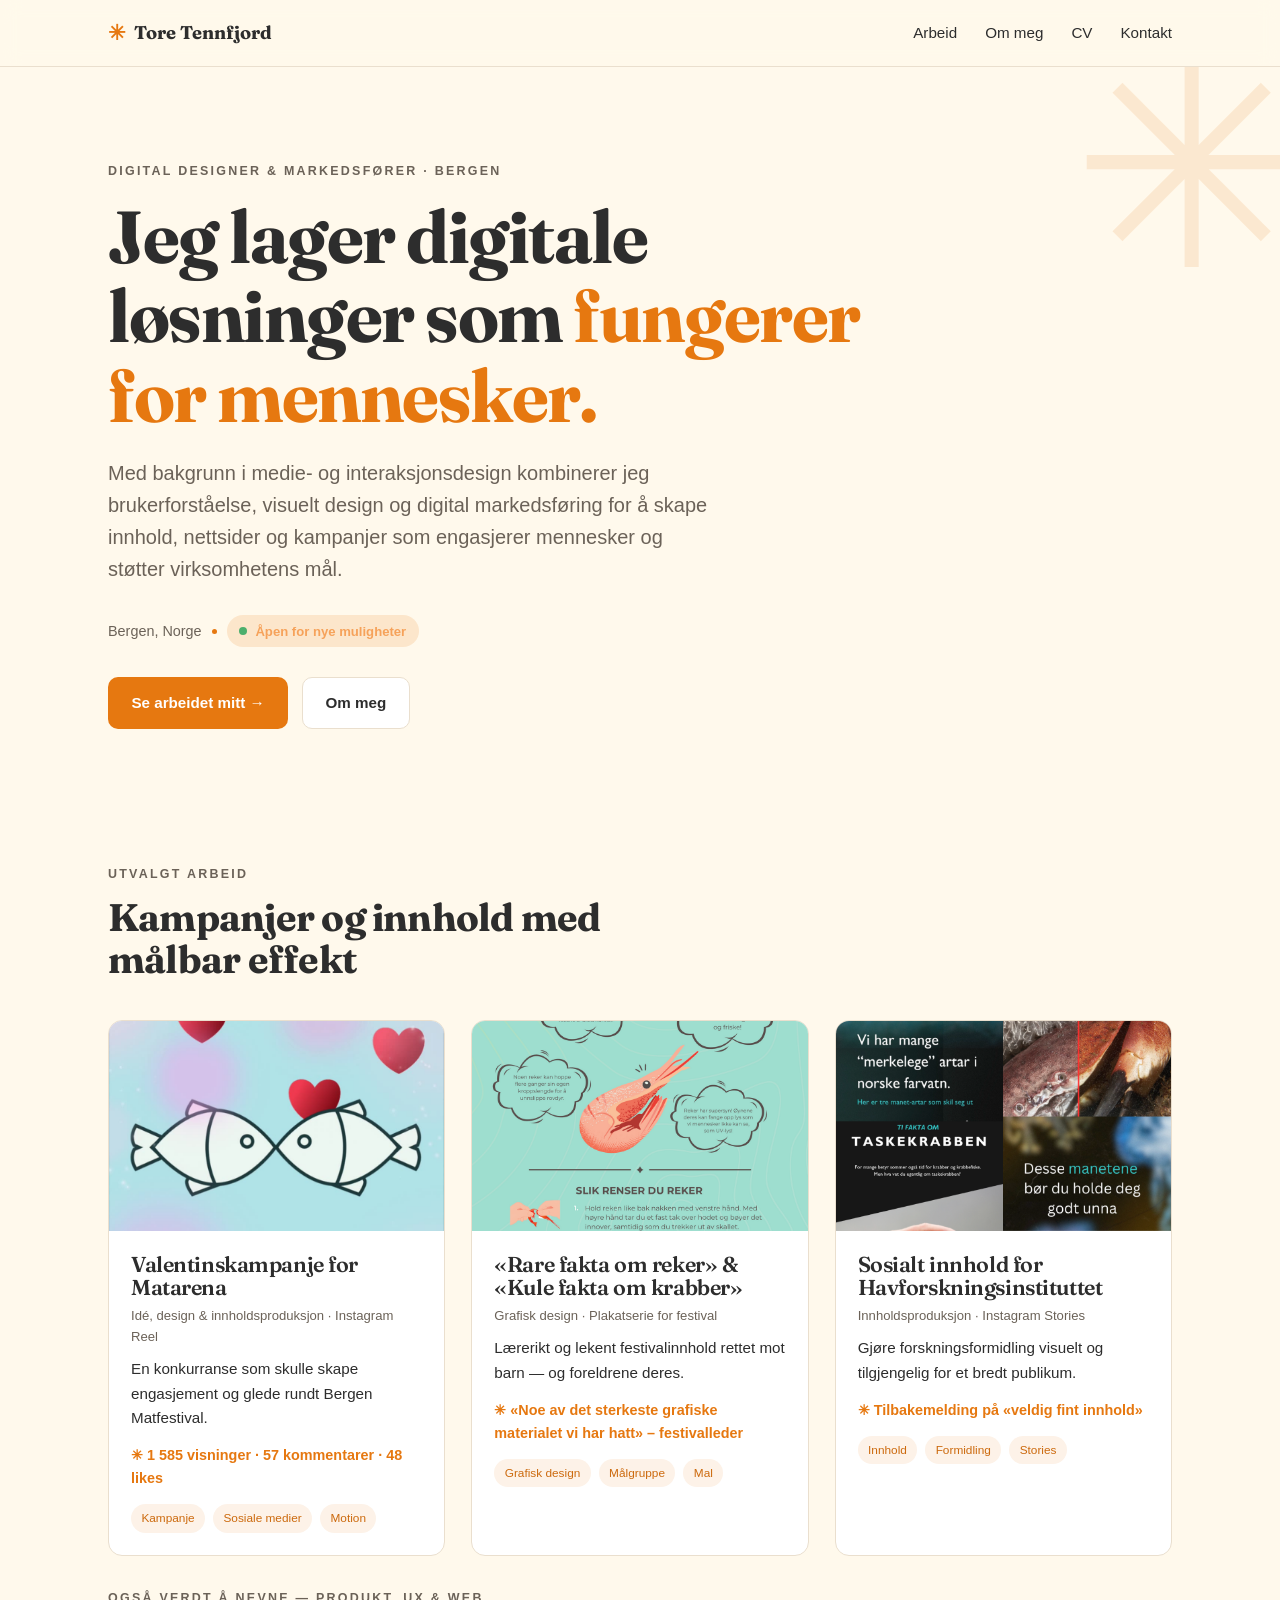
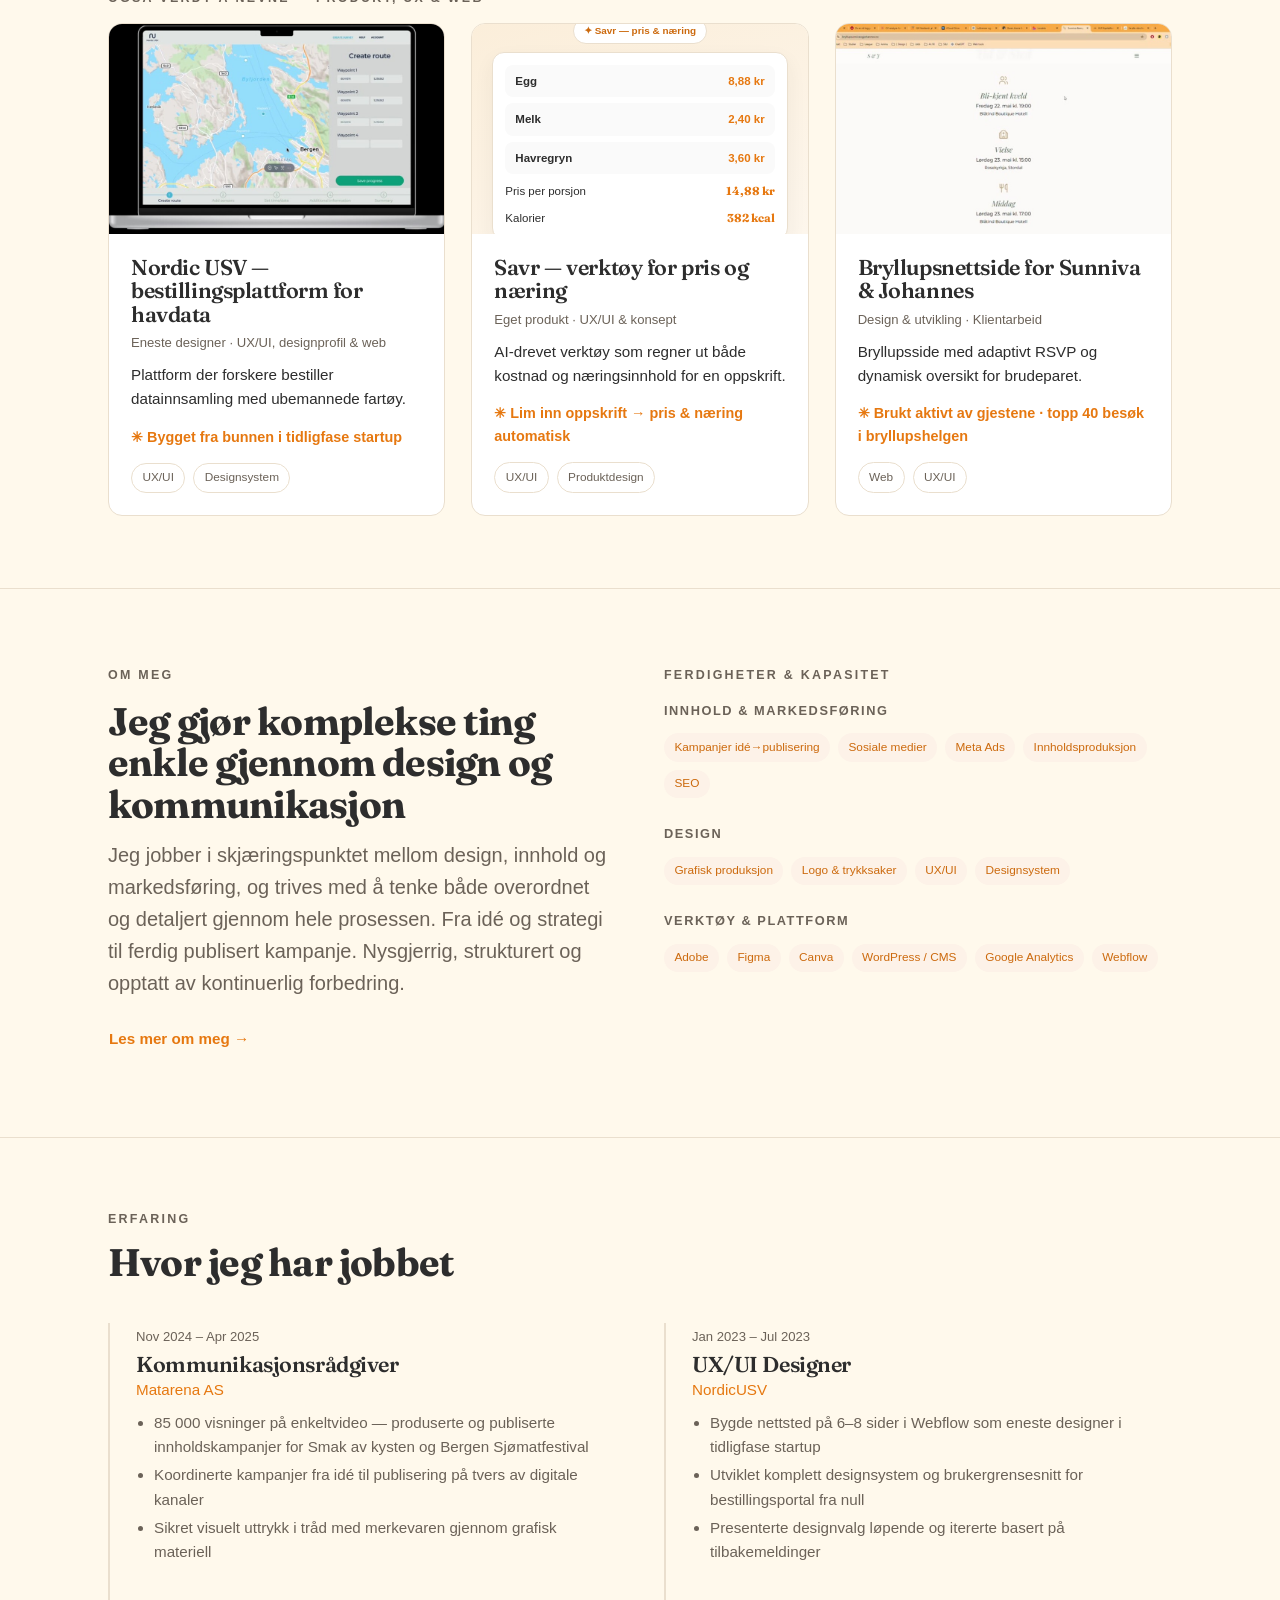
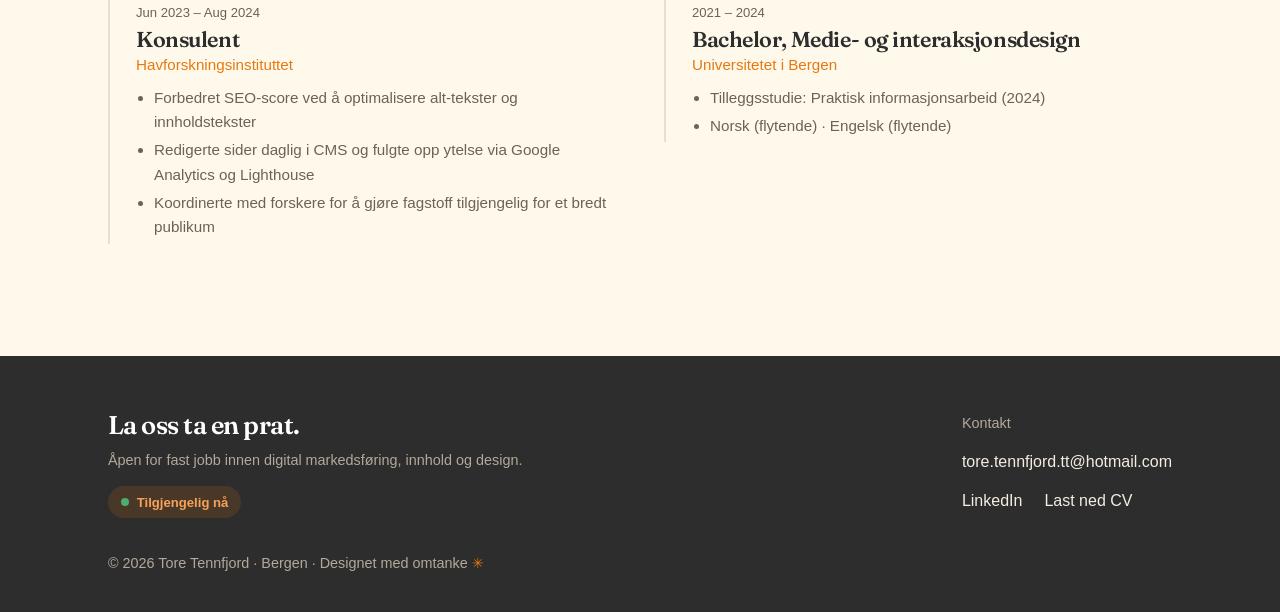
==== index.html @ 9569c037 "La til bryllupsnettside" ====
<!DOCTYPE html>
<html lang="no">
<head>
<meta charset="UTF-8">
<meta name="viewport" content="width=device-width, initial-scale=1.0">
<title>Tore Tennfjord — Digital Designer & Markedsfører</title>
<meta name="description" content="Tore Tennfjord — Digital Designer & Markedsfører i Bergen. Innhold, kampanjer og grafisk design som engasjerer.">
<link rel="stylesheet" href="styles.css">
</head>
<body>

<!-- NAV -->
<header class="nav">
  <div class="wrap">
    <a href="index.html" class="brand"><span class="mark">✳</span> Tore Tennfjord</a>
    <button class="nav-toggle" aria-label="Meny" onclick="document.getElementById('m').classList.toggle('open')">☰</button>
    <ul class="nav-links" id="m">
      <li><a href="arbeid.html">Arbeid</a></li>
      <li><a href="om.html">Om meg</a></li>
      <li><a href="assets/CV-Tore-Tennfjord.pdf" target="_blank">CV</a></li>
      <li><a href="kontakt.html">Kontakt</a></li>
    </ul>
  </div>
</header>

<!-- HERO -->
<section class="hero">
  <span class="float-mark">✳</span>
  <div class="wrap">
    <span class="eyebrow">Digital Designer & Markedsfører · Bergen</span>
    <h1 class="display mt-s">Jeg lager digitale løsninger som <span class="serif-accent">fungerer for mennesker.</span></h1>
    <p class="lead">Med bakgrunn i medie- og interaksjonsdesign kombinerer jeg brukerforståelse, visuelt design og digital markedsføring for å skape innhold, nettsider og kampanjer som engasjerer mennesker og støtter virksomhetens mål.</p>
    <div class="hero-meta">
      <span>Bergen, Norge</span><span class="dot"></span>
      <span class="badge-avail"><span class="pulse"></span> Åpen for nye muligheter</span>
    </div>
    <div class="hero-cta">
      <a href="arbeid.html" class="btn btn-primary">Se arbeidet mitt →</a>
      <a href="om.html" class="btn btn-secondary">Om meg</a>
    </div>
  </div>
</section>

<!-- SELECTED WORK -->
<section id="arbeid">
  <div class="wrap">
    <div class="section-head">
      <span class="eyebrow">Utvalgt arbeid</span>
      <h2>Kampanjer og innhold med målbar effekt</h2>
    </div>
    <div class="work-grid">

      <a href="prosjekt-valentine.html" class="card">
        <div class="card-media"><img src="assets/valentine-card.jpg" alt="Valentinskampanje for Bergen Sjømatfestival"></div>
        <div class="card-body">
          <h3>Valentinskampanje for Matarena</h3>
          <p class="card-role">Idé, design & innholdsproduksjon · Instagram Reel</p>
          <p class="card-prob">En konkurranse som skulle skape engasjement og glede rundt Bergen Matfestival.</p>
          <p class="card-result">✳ 1 585 visninger · 57 kommentarer · 48 likes</p>
          <div class="tags"><span class="tag">Kampanje</span><span class="tag">Sosiale medier</span><span class="tag">Motion</span></div>
        </div>
      </a>

      <a href="prosjekt-plakater.html" class="card">
        <div class="card-media"><img src="assets/reker.png" alt="Plakat: Rare fakta om reker"></div>
        <div class="card-body">
          <h3>«Rare fakta om reker» & «Kule fakta om krabber»</h3>
          <p class="card-role">Grafisk design · Plakatserie for festival</p>
          <p class="card-prob">Lærerikt og lekent festivalinnhold rettet mot barn — og foreldrene deres.</p>
          <p class="card-result">✳ «Noe av det sterkeste grafiske materialet vi har hatt» – festivalleder</p>
          <div class="tags"><span class="tag">Grafisk design</span><span class="tag">Målgruppe</span><span class="tag">Mal</span></div>
        </div>
      </a>

      <a href="prosjekt-havforskningsinstituttet.html" class="card">
        <div class="card-media"><img src="assets/hav-collage.jpg" alt="Instagram Stories for Havforskningsinstituttet"></div>
        <div class="card-body">
          <h3>Sosialt innhold for Havforskningsinstituttet</h3>
          <p class="card-role">Innholdsproduksjon · Instagram Stories</p>
          <p class="card-prob">Gjøre forskningsformidling visuelt og tilgjengelig for et bredt publikum.</p>
          <p class="card-result">✳ Tilbakemelding på «veldig fint innhold»</p>
          <div class="tags"><span class="tag">Innhold</span><span class="tag">Formidling</span><span class="tag">Stories</span></div>
        </div>
      </a>

    </div>

    <div class="mt-m">
      <span class="eyebrow">Også verdt å nevne — produkt, UX & web</span>
      <div class="work-grid mt-s">
        <a href="prosjekt-nordicusv.html" class="card">
          <div class="card-media"><img src="assets/nordicusv-card.jpg" alt="Nordic USV bestillingsplattform"></div>
          <div class="card-body">
            <h3>Nordic USV — bestillingsplattform for havdata</h3>
            <p class="card-role">Eneste designer · UX/UI, designprofil & web</p>
            <p class="card-prob">Plattform der forskere bestiller datainnsamling med ubemannede fartøy.</p>
            <p class="card-result">✳ Bygget fra bunnen i tidligfase startup</p>
            <div class="tags"><span class="tag-plain tag">UX/UI</span><span class="tag-plain tag">Designsystem</span></div>
          </div>
        </a>
        <a href="prosjekt-savr.html" class="card">
          <div class="card-media">
            <div class="savr-mini">
              <span class="chip">✦ Savr — pris & næring</span>
              <div class="panel">
                <div class="row"><b>Egg</b><span class="price">8,88 kr</span></div>
                <div class="row"><b>Melk</b><span class="price">2,40 kr</span></div>
                <div class="row"><b>Havregryn</b><span class="price">3,60 kr</span></div>
                <div class="tot"><span>Pris per porsjon</span><span class="v">14,88 kr</span></div>
                <div class="tot"><span>Kalorier</span><span class="v">382 kcal</span></div>
              </div>
            </div>
          </div>
          <div class="card-body">
            <h3>Savr — verktøy for pris og næring</h3>
            <p class="card-role">Eget produkt · UX/UI & konsept</p>
            <p class="card-prob">AI-drevet verktøy som regner ut både kostnad og næringsinnhold for en oppskrift.</p>
            <p class="card-result">✳ Lim inn oppskrift → pris & næring automatisk</p>
            <div class="tags"><span class="tag-plain tag">UX/UI</span><span class="tag-plain tag">Produktdesign</span></div>
          </div>
        </a>
        <a href="prosjekt-bryllup.html" class="card">
          <div class="card-media"><img src="assets/bryllup-card.jpg" alt="Bryllupsnettside for Sunniva & Johannes"></div>
          <div class="card-body">
            <h3>Bryllupsnettside for Sunniva & Johannes</h3>
            <p class="card-role">Design & utvikling · Klientarbeid</p>
            <p class="card-prob">Bryllupsside med adaptivt RSVP og dynamisk oversikt for brudeparet.</p>
            <p class="card-result">✳ Brukt aktivt av gjestene · topp 40 besøk i bryllupshelgen</p>
            <div class="tags"><span class="tag-plain tag">Web</span><span class="tag-plain tag">UX/UI</span></div>
          </div>
        </a>
      </div>
    </div>
  </div>
</section>

<hr class="divider">

<!-- ABOUT PREVIEW -->
<section id="om">
  <div class="wrap two-col">
    <div>
      <span class="eyebrow">Om meg</span>
      <h2 class="mt-s">Jeg gjør komplekse ting enkle gjennom design og kommunikasjon</h2>
      <p class="lead mt-s">Jeg jobber i skjæringspunktet mellom design, innhold og markedsføring, og trives med å tenke både overordnet og detaljert gjennom hele prosessen. Fra idé og strategi til ferdig publisert kampanje. Nysgjerrig, strukturert og opptatt av kontinuerlig forbedring.</p>
      <a href="om.html" class="btn btn-ghost mt-s">Les mer om meg →</a>
    </div>
    <div>
      <span class="eyebrow">Ferdigheter & kapasitet</span>
      <div class="mt-s">
        <div class="skill-group">
          <h4>Innhold & markedsføring</h4>
          <div class="tags"><span class="tag">Kampanjer idé→publisering</span><span class="tag">Sosiale medier</span><span class="tag">Meta Ads</span><span class="tag">Innholdsproduksjon</span><span class="tag">SEO</span></div>
        </div>
        <div class="skill-group">
          <h4>Design</h4>
          <div class="tags"><span class="tag">Grafisk produksjon</span><span class="tag">Logo & trykksaker</span><span class="tag">UX/UI</span><span class="tag">Designsystem</span></div>
        </div>
        <div class="skill-group">
          <h4>Verktøy & plattform</h4>
          <div class="tags"><span class="tag">Adobe</span><span class="tag">Figma</span><span class="tag">Canva</span><span class="tag">WordPress / CMS</span><span class="tag">Google Analytics</span><span class="tag">Webflow</span></div>
        </div>
      </div>
    </div>
  </div>
</section>

<hr class="divider">

<!-- EXPERIENCE -->
<section id="erfaring">
  <div class="wrap">
    <div class="section-head"><span class="eyebrow">Erfaring</span><h2>Hvor jeg har jobbet</h2></div>
    <div class="two-col">
      <div class="timeline">
        <div class="exp">
          <span class="when">Nov 2024 – Apr 2025</span>
          <h3>Kommunikasjonsrådgiver</h3>
          <div class="where">Matarena AS</div>
          <ul>
            <li>85 000 visninger på enkeltvideo — produserte og publiserte innholdskampanjer for Smak av kysten og Bergen Sjømatfestival</li>
            <li>Koordinerte kampanjer fra idé til publisering på tvers av digitale kanaler</li>
            <li>Sikret visuelt uttrykk i tråd med merkevaren gjennom grafisk materiell</li>
          </ul>
        </div>
        <div class="exp">
          <span class="when">Jun 2023 – Aug 2024</span>
          <h3>Konsulent</h3>
          <div class="where">Havforskningsinstituttet</div>
          <ul>
            <li>Forbedret SEO-score ved å optimalisere alt-tekster og innholdstekster</li>
            <li>Redigerte sider daglig i CMS og fulgte opp ytelse via Google Analytics og Lighthouse</li>
            <li>Koordinerte med forskere for å gjøre fagstoff tilgjengelig for et bredt publikum</li>
          </ul>
        </div>
      </div>
      <div class="timeline">
        <div class="exp">
          <span class="when">Jan 2023 – Jul 2023</span>
          <h3>UX/UI Designer</h3>
          <div class="where">NordicUSV</div>
          <ul>
            <li>Bygde nettsted på 6–8 sider i Webflow som eneste designer i tidligfase startup</li>
            <li>Utviklet komplett designsystem og brukergrensesnitt for bestillingsportal fra null</li>
            <li>Presenterte designvalg løpende og itererte basert på tilbakemeldinger</li>
          </ul>
        </div>
        <div class="exp">
          <span class="when">2021 – 2024</span>
          <h3>Bachelor, Medie- og interaksjonsdesign</h3>
          <div class="where">Universitetet i Bergen</div>
          <ul>
            <li>Tilleggsstudie: Praktisk informasjonsarbeid (2024)</li>
            <li>Norsk (flytende) · Engelsk (flytende)</li>
          </ul>
        </div>
      </div>
    </div>
  </div>
</section>

<!-- FOOTER -->
<footer class="footer" id="kontakt">
  <div class="wrap">
    <div class="footer-grid">
      <div>
        <h3>La oss ta en prat.</h3>
        <p class="muted">Åpen for fast jobb innen digital markedsføring, innhold og design.</p>
        <p class="mt-s"><span class="badge-avail"><span class="pulse"></span> Tilgjengelig nå</span></p>
      </div>
      <div>
        <p class="muted">Kontakt</p>
        <p class="mt-s"><a href="mailto:tore.tennfjord.tt@hotmail.com">tore.tennfjord.tt@hotmail.com</a></p>
        <p class="mt-s footer-links">
          <a href="https://www.linkedin.com/in/tore-tennfjord" target="_blank">LinkedIn</a>
          <a href="assets/CV-Tore-Tennfjord.pdf" target="_blank">Last ned CV</a>
        </p>
      </div>
    </div>
    <p class="muted">© 2026 Tore Tennfjord · Bergen · Designet med omtanke <span class="asterisk">✳</span></p>
  </div>
</footer>

</body>
</html>
---- styles.css ----
/* ===========================================================
   Tore Tennfjord — Portefølje
   Design system: Fraunces (display/overskrifter) + Garet (brødtekst/UI)
   Warm Scandinavian palette
   =========================================================== */

@import url('https://fonts.googleapis.com/css2?family=Fraunces:ital,opsz,wght@0,9..144,300..900;1,9..144,300..900&display=swap');

:root{
  --primary:#E67810;
  --hover:#CC6A0E;
  --subtle:#FDF2E8;
  --bg:#FFF9EC;
  --surface:#FFFFFF;
  --surface-elevated:#FAFAFA;
  --text:#2D2D2D;
  --muted:#6b6258;
  --line:#eadfce;
  --green:#3f7d4f;
  --red:#c0492f;

  --serif:'Fraunces',Georgia,serif;
  --sans:'Garet','Poppins','Helvetica Neue',Arial,sans-serif;

  --maxw:1120px;
  --radius:14px;
}

*{box-sizing:border-box;margin:0;padding:0}
html{scroll-behavior:smooth}
body{
  font-family:var(--sans);
  background:var(--bg);
  color:var(--text);
  line-height:1.6;
  font-size:16px;
  -webkit-font-smoothing:antialiased;
}
img{max-width:100%;display:block}
a{color:inherit}

.wrap{max-width:var(--maxw);margin:0 auto;padding:0 28px}

/* ---------- Typography ---------- */
h1,h2,h3,.display{font-family:var(--serif);font-weight:700;line-height:1.08;letter-spacing:-.02em;color:var(--text)}
.display{font-size:clamp(2.6rem,6vw,4.6rem)}
h1{font-size:clamp(2.2rem,5vw,3.4rem)}
h2{font-size:clamp(1.7rem,3.5vw,2.4rem)}
h3{font-size:1.35rem;font-weight:600}
.lead{font-size:clamp(1.05rem,2vw,1.25rem);color:var(--muted);max-width:54ch}
.eyebrow{font-family:var(--sans);font-size:.78rem;letter-spacing:.18em;text-transform:uppercase;color:var(--muted);font-weight:600}
.serif-accent{color:var(--primary)}

/* ---------- Nav ---------- */
.nav{position:sticky;top:0;z-index:50;background:rgba(255,249,236,.85);backdrop-filter:blur(10px);border-bottom:1px solid var(--line)}
.nav .wrap{display:flex;align-items:center;justify-content:space-between;height:66px}
.brand{font-family:var(--serif);font-weight:700;font-size:1.15rem;text-decoration:none;display:flex;align-items:center;gap:.5rem}
.brand .mark{color:var(--primary);font-size:1.3rem}
.nav-links{display:flex;gap:28px;align-items:center;list-style:none}
.nav-links a{text-decoration:none;font-size:.95rem;color:var(--text);font-weight:500;transition:color .15s}
.nav-links a:hover,.nav-links a.active{color:var(--primary)}
.nav-toggle{display:none;background:none;border:0;font-size:1.5rem;cursor:pointer;color:var(--text)}

/* ---------- Buttons ---------- */
.btn{display:inline-flex;align-items:center;gap:.5rem;font-family:var(--sans);font-weight:600;font-size:.95rem;padding:.8rem 1.4rem;border-radius:10px;text-decoration:none;cursor:pointer;border:1.5px solid transparent;transition:all .15s}
.btn-primary{background:var(--primary);color:#fff}
.btn-primary:hover{background:var(--hover)}
.btn-secondary{background:var(--surface);color:var(--text);border-color:var(--line)}
.btn-secondary:hover{border-color:var(--primary);color:var(--primary)}
.btn-ghost{color:var(--primary);padding-left:0}
.btn-ghost:hover{color:var(--hover)}

/* ---------- Sections ---------- */
section{padding:72px 0}
.section-head{margin-bottom:40px;max-width:60ch}
.section-head .eyebrow{display:block;margin-bottom:12px}

/* ---------- Hero ---------- */
.hero{padding:90px 0 64px;position:relative;overflow:hidden}
.hero .display{max-width:16ch;margin-bottom:22px}
.hero .lead{margin-bottom:30px}
.hero-meta{font-size:.9rem;color:var(--muted);margin-bottom:30px;display:flex;gap:10px;flex-wrap:wrap;align-items:center}
.dot{width:5px;height:5px;border-radius:50%;background:var(--primary);display:inline-block}
.hero-cta{display:flex;gap:14px;flex-wrap:wrap}
.asterisk{color:var(--primary);font-family:var(--serif);display:inline-block}
.float-mark{position:absolute;color:var(--primary);opacity:.12;font-size:18rem;line-height:1;right:-2rem;top:-3rem;pointer-events:none;font-family:var(--serif)}

/* ---------- Work cards ---------- */
.work-grid{display:grid;grid-template-columns:repeat(auto-fill,minmax(330px,1fr));gap:26px}
.card{background:var(--surface);border:1px solid var(--line);border-radius:var(--radius);overflow:hidden;text-decoration:none;color:inherit;display:flex;flex-direction:column;transition:transform .18s,box-shadow .18s}
.card:hover{transform:translateY(-4px);box-shadow:0 14px 30px rgba(45,45,45,.08)}
.card-media{aspect-ratio:16/10;background:var(--subtle);display:flex;align-items:center;justify-content:center;overflow:hidden;position:relative}
.card-media img{width:100%;height:100%;object-fit:cover}
.card-body{padding:22px}
.card-body h3{margin-bottom:6px}
.card-role{font-size:.82rem;color:var(--muted);margin-bottom:10px}
.card-prob{font-size:.95rem;color:var(--text);margin-bottom:14px}
.card-result{font-size:.9rem;font-weight:600;color:var(--primary);margin-bottom:14px;display:flex;align-items:center;gap:6px}
.tags{display:flex;flex-wrap:wrap;gap:8px}
.tag{font-size:.74rem;padding:.3rem .65rem;border-radius:50px;background:var(--subtle);color:var(--hover);font-weight:500}
.tag-plain{background:transparent;border:1px solid var(--line);color:var(--muted)}

/* ---------- Stats row ---------- */
.stats{display:grid;grid-template-columns:repeat(auto-fit,minmax(150px,1fr));gap:24px;margin:30px 0}
.stat{background:var(--surface);border:1px solid var(--line);border-radius:var(--radius);padding:24px}
.stat .num{font-family:var(--serif);font-size:2.2rem;font-weight:700;color:var(--primary);line-height:1}
.stat .lbl{font-size:.85rem;color:var(--muted);margin-top:8px}

/* ---------- About / two-col ---------- */
.two-col{display:grid;grid-template-columns:1fr 1fr;gap:48px;align-items:start}
.skill-group{margin-bottom:26px}
.skill-group h4{font-size:.8rem;letter-spacing:.12em;text-transform:uppercase;color:var(--muted);margin-bottom:12px;font-weight:600}

/* ---------- Experience ---------- */
.timeline{border-left:2px solid var(--line);padding-left:26px;display:flex;flex-direction:column;gap:30px}
.exp .when{font-size:.82rem;color:var(--muted)}
.exp h3{margin:4px 0 2px}
.exp .where{font-size:.95rem;color:var(--primary);font-weight:500;margin-bottom:8px}
.exp ul{margin:0;padding-left:18px;color:var(--muted);font-size:.95rem}
.exp li{margin-bottom:4px}

/* ---------- Case study ---------- */
.case-hero{padding:80px 0 40px}
.case-hero .eyebrow{margin-bottom:14px;display:block}
.case-meta{display:flex;flex-wrap:wrap;gap:28px;margin-top:30px;padding-top:26px;border-top:1px solid var(--line)}
.case-meta div span{display:block}
.case-meta .k{font-size:.74rem;letter-spacing:.1em;text-transform:uppercase;color:var(--muted);margin-bottom:4px}
.case-meta .v{font-weight:600;font-size:.95rem}
.case-body{max-width:760px;margin:0 auto}
.case-section{padding:34px 0;border-bottom:1px solid var(--line)}
.case-section:last-child{border-bottom:0}
.case-section h2{margin-bottom:14px;font-size:1.6rem}
.case-section p{margin-bottom:14px;color:#403a33}
.case-section ul{padding-left:20px;margin-bottom:14px;color:#403a33}
.case-section li{margin-bottom:6px}
.pull{font-family:var(--serif);font-size:1.5rem;line-height:1.3;color:var(--text);border-left:3px solid var(--primary);padding:6px 0 6px 22px;margin:24px 0;font-style:italic}
.figure{margin:24px 0;background:var(--surface);border:1px solid var(--line);border-radius:var(--radius);padding:16px}
.figure img{border-radius:8px;margin:0 auto}
.figure figcaption{font-size:.85rem;color:var(--muted);text-align:center;margin-top:12px}
.embed-wrap{display:flex;justify-content:center;margin:24px 0}

/* Savr mini mockup (used in card media) */
.savr-mini{width:100%;height:100%;background:linear-gradient(160deg,#fbeeda,#fdf6ec);padding:20px;display:flex;flex-direction:column;justify-content:center;gap:8px}
.savr-mini .chip{align-self:center;font-size:.62rem;font-weight:600;color:var(--hover);background:#fff;border:1px solid var(--line);padding:.25rem .6rem;border-radius:50px}
.savr-mini .panel{background:#fff;border:1px solid var(--line);border-radius:12px;padding:12px;box-shadow:0 8px 20px rgba(45,45,45,.06)}
.savr-mini .row{display:flex;justify-content:space-between;align-items:center;background:var(--surface-elevated);border-radius:8px;padding:7px 10px;margin-bottom:6px;font-size:.72rem}
.savr-mini .row:last-child{margin-bottom:0}
.savr-mini .row b{font-weight:600}
.savr-mini .row .price{color:var(--primary);font-weight:700}
.savr-mini .tot{display:flex;justify-content:space-between;margin-top:8px;font-size:.72rem}
.savr-mini .tot .v{font-family:var(--serif);font-weight:700;color:var(--primary)}

/* Savr full app recreation (project page) */
.savr-app{background:linear-gradient(180deg,#fffaf2,#fdf4e8);border:1px solid var(--line);border-radius:16px;padding:26px;margin:24px 0}
.savr-app .top{text-align:center;margin-bottom:22px}
.savr-app .pill{font-size:.72rem;font-weight:700;color:var(--hover);background:#fff;border:1px solid var(--line);padding:.3rem .8rem;border-radius:50px}
.savr-app h3.sx{font-family:var(--serif);font-size:1.5rem;margin:14px 0 4px;font-weight:700}
.savr-app h3.sx span{color:var(--primary)}
.savr-app .sub{color:var(--muted);font-size:.9rem;max-width:42ch;margin:0 auto}
.savr-cols{display:grid;grid-template-columns:1fr 1fr;gap:18px}
.savr-card2{background:#fff;border:1px solid var(--line);border-radius:14px;padding:18px}
.savr-card2 .lbl{font-size:.72rem;letter-spacing:.06em;text-transform:uppercase;color:var(--muted);font-weight:700;margin-bottom:4px}
.savr-card2 h4{font-size:1.05rem;margin-bottom:12px;display:flex;align-items:center;gap:7px}
.ing{display:flex;justify-content:space-between;align-items:center;padding:8px 0;border-bottom:1px solid var(--line);font-size:.85rem}
.ing:last-child{border-bottom:0}
.ing small{display:block;color:var(--muted);font-size:.72rem}
.ing .p{color:var(--primary);font-weight:700}
.savr-hl{background:var(--subtle);border-radius:10px;padding:12px;margin-top:6px}
.savr-hl .big{font-family:var(--serif);font-size:1.5rem;font-weight:700;color:var(--primary)}
.savr-save{color:var(--green);font-weight:600;font-size:.85rem;margin-top:8px}
.macro-bar{display:flex;height:9px;border-radius:50px;overflow:hidden;margin:4px 0 10px}
.macro-bar i{display:block}
.macro-leg{display:flex;gap:14px;font-size:.75rem;color:var(--muted);flex-wrap:wrap}
.macro-leg b{color:var(--text)}
.nrow{display:flex;justify-content:space-between;padding:7px 0;border-bottom:1px solid var(--line);font-size:.85rem}
.nrow:last-child{border-bottom:0}
.nrow .v{font-weight:700}
@media(max-width:680px){.savr-cols{grid-template-columns:1fr}}

/* story video grid */
.story-grid{display:grid;grid-template-columns:repeat(auto-fill,minmax(180px,1fr));gap:18px;margin-top:8px}
.story{margin:0;background:var(--surface);border:1px solid var(--line);border-radius:var(--radius);overflow:hidden}
.story video{width:100%;aspect-ratio:9/16;object-fit:cover;display:block;background:#111;cursor:pointer}
.story figcaption{font-size:.85rem;color:var(--muted);padding:10px 12px}

/* in-page section nav */
.case-toc{position:sticky;top:80px;font-size:.85rem;display:flex;flex-direction:column;gap:8px}
.case-toc a{text-decoration:none;color:var(--muted);padding:3px 0;border-left:2px solid transparent;padding-left:12px}
.case-toc a:hover{color:var(--primary)}
.case-layout{display:grid;grid-template-columns:200px 1fr;gap:48px;align-items:start}

.prevnext{display:flex;justify-content:space-between;gap:20px;padding:40px 0;flex-wrap:wrap}

/* ---------- Footer ---------- */
.footer{background:var(--text);color:#f3ede2;padding:56px 0 36px;margin-top:40px}
.footer a{color:#f3ede2;text-decoration:none}
.footer a:hover{color:var(--primary)}
.footer-grid{display:flex;justify-content:space-between;gap:30px;flex-wrap:wrap;margin-bottom:34px}
.footer h3{color:#fff;font-size:1.6rem;margin-bottom:10px}
.footer .muted{color:#b3a99a;font-size:.9rem}
.footer-links{display:flex;gap:22px;flex-wrap:wrap}
.badge-avail{display:inline-flex;align-items:center;gap:8px;background:rgba(230,120,16,.15);color:#f6a25a;padding:.35rem .8rem;border-radius:50px;font-size:.82rem;font-weight:600}
.badge-avail .pulse{width:8px;height:8px;border-radius:50%;background:#4caf6d}

/* ---------- Misc ---------- */
.divider{height:1px;background:var(--line);border:0;margin:0}
.center{text-align:center}
.mt-s{margin-top:14px}.mt-m{margin-top:28px}.mb-m{margin-bottom:28px}

/* ---------- Responsive ---------- */
@media(max-width:820px){
  .two-col{grid-template-columns:1fr;gap:32px}
  .case-layout{grid-template-columns:1fr}
  .case-toc{display:none}
  .nav-links{position:absolute;top:66px;left:0;right:0;background:var(--bg);flex-direction:column;gap:0;border-bottom:1px solid var(--line);display:none}
  .nav-links.open{display:flex}
  .nav-links li{width:100%;border-top:1px solid var(--line)}
  .nav-links a{display:block;padding:14px 28px}
  .nav-toggle{display:block}
  section{padding:54px 0}
}
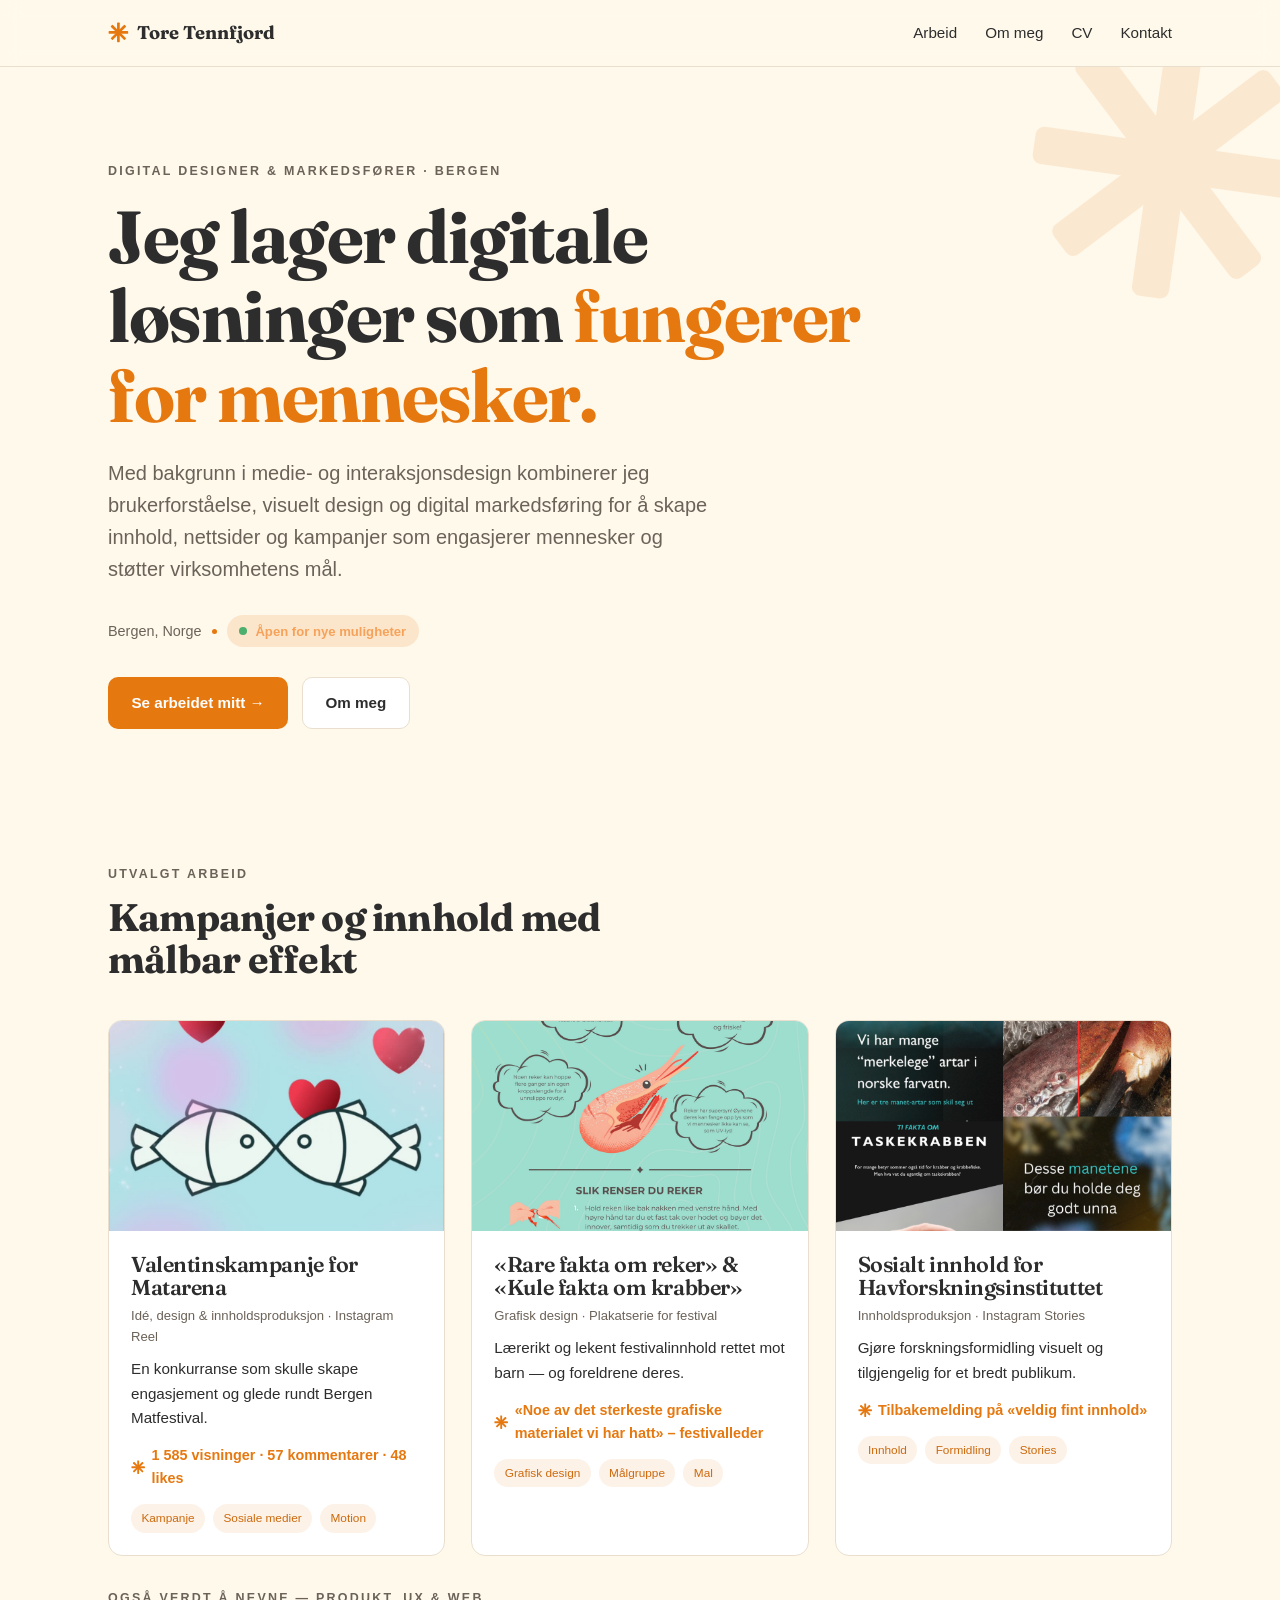
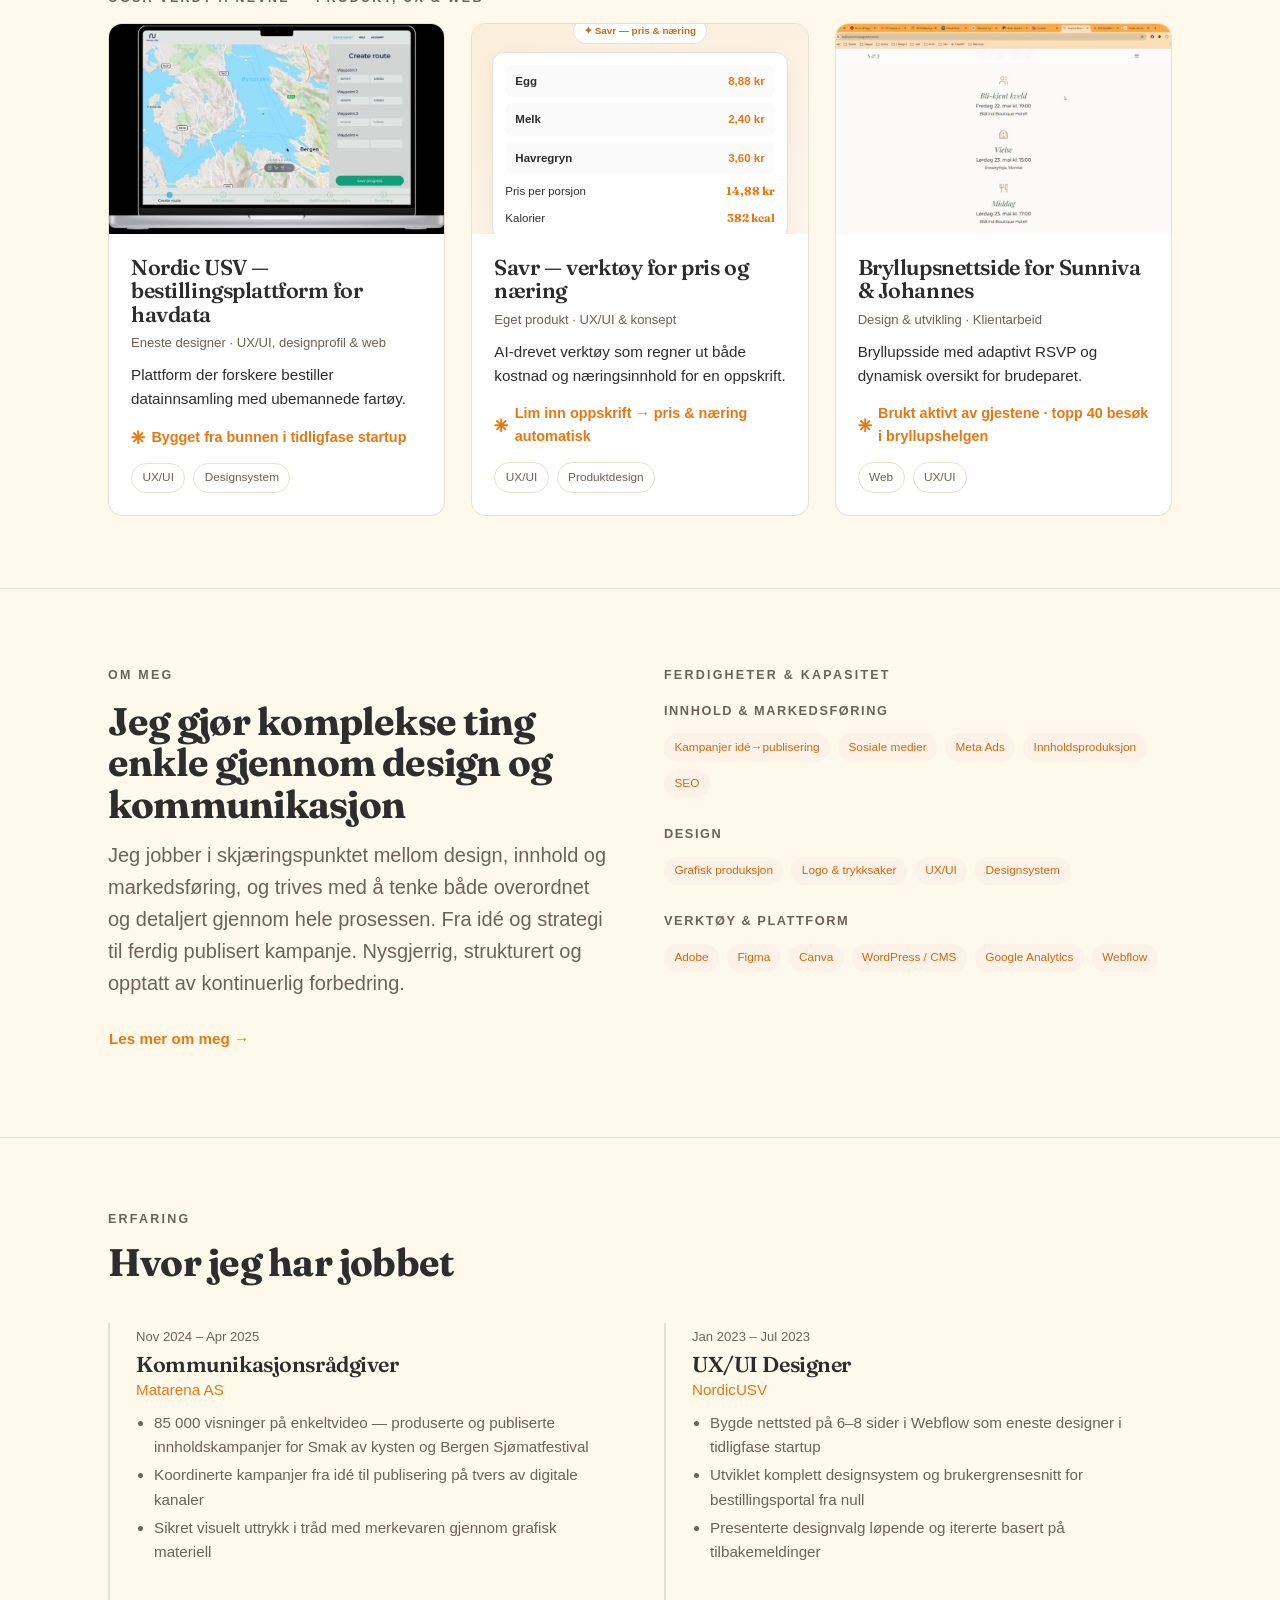
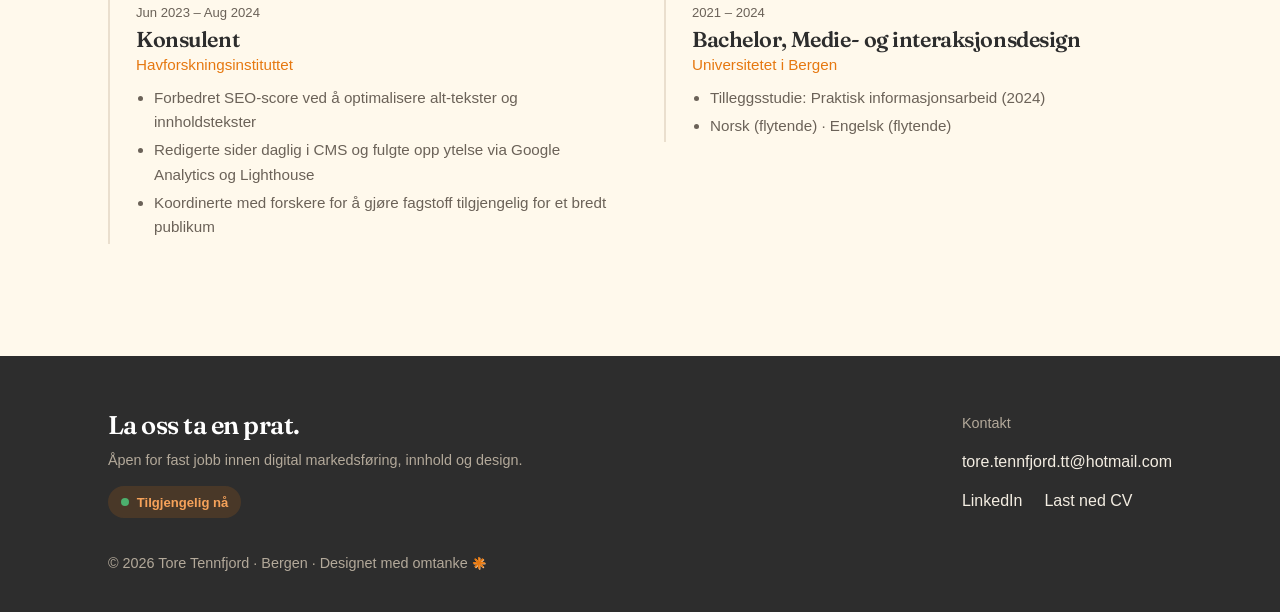
==== commit f321a4fc: "Endret stjerne-ikonet" ====
--- a/index.html
+++ b/index.html
@@ -12,7 +12,7 @@
 <!-- NAV -->
 <header class="nav">
   <div class="wrap">
-    <a href="index.html" class="brand"><span class="mark">✳</span> Tore Tennfjord</a>
+    <a href="index.html" class="brand"><span class="mark"><svg class="ast" viewBox="-50 -50 100 100" aria-hidden="true"><g fill="currentColor"><rect x="-6.5" y="-47" width="13" height="94" rx="3"/><rect x="-6.5" y="-47" width="13" height="94" rx="3" transform="rotate(45)"/><rect x="-6.5" y="-47" width="13" height="94" rx="3" transform="rotate(90)"/><rect x="-6.5" y="-47" width="13" height="94" rx="3" transform="rotate(135)"/></g></svg></span> Tore Tennfjord</a>
     <button class="nav-toggle" aria-label="Meny" onclick="document.getElementById('m').classList.toggle('open')">☰</button>
     <ul class="nav-links" id="m">
       <li><a href="arbeid.html">Arbeid</a></li>
@@ -25,7 +25,7 @@
 
 <!-- HERO -->
 <section class="hero">
-  <span class="float-mark">✳</span>
+  <span class="float-mark" style="transform:rotate(8deg)"><svg class="ast" viewBox="-50 -50 100 100" aria-hidden="true"><g fill="currentColor"><rect x="-6.5" y="-47" width="13" height="94" rx="3"/><rect x="-6.5" y="-47" width="13" height="94" rx="3" transform="rotate(45)"/><rect x="-6.5" y="-47" width="13" height="94" rx="3" transform="rotate(90)"/><rect x="-6.5" y="-47" width="13" height="94" rx="3" transform="rotate(135)"/></g></svg></span>
   <div class="wrap">
     <span class="eyebrow">Digital Designer & Markedsfører · Bergen</span>
     <h1 class="display mt-s">Jeg lager digitale løsninger som <span class="serif-accent">fungerer for mennesker.</span></h1>
@@ -56,7 +56,7 @@
           <h3>Valentinskampanje for Matarena</h3>
           <p class="card-role">Idé, design & innholdsproduksjon · Instagram Reel</p>
           <p class="card-prob">En konkurranse som skulle skape engasjement og glede rundt Bergen Matfestival.</p>
-          <p class="card-result">✳ 1 585 visninger · 57 kommentarer · 48 likes</p>
+          <p class="card-result"><svg class="ast" viewBox="-50 -50 100 100" aria-hidden="true"><g fill="currentColor"><rect x="-6.5" y="-47" width="13" height="94" rx="3"/><rect x="-6.5" y="-47" width="13" height="94" rx="3" transform="rotate(45)"/><rect x="-6.5" y="-47" width="13" height="94" rx="3" transform="rotate(90)"/><rect x="-6.5" y="-47" width="13" height="94" rx="3" transform="rotate(135)"/></g></svg> 1 585 visninger · 57 kommentarer · 48 likes</p>
           <div class="tags"><span class="tag">Kampanje</span><span class="tag">Sosiale medier</span><span class="tag">Motion</span></div>
         </div>
       </a>
@@ -67,7 +67,7 @@
           <h3>«Rare fakta om reker» & «Kule fakta om krabber»</h3>
           <p class="card-role">Grafisk design · Plakatserie for festival</p>
           <p class="card-prob">Lærerikt og lekent festivalinnhold rettet mot barn — og foreldrene deres.</p>
-          <p class="card-result">✳ «Noe av det sterkeste grafiske materialet vi har hatt» – festivalleder</p>
+          <p class="card-result"><svg class="ast" viewBox="-50 -50 100 100" aria-hidden="true"><g fill="currentColor"><rect x="-6.5" y="-47" width="13" height="94" rx="3"/><rect x="-6.5" y="-47" width="13" height="94" rx="3" transform="rotate(45)"/><rect x="-6.5" y="-47" width="13" height="94" rx="3" transform="rotate(90)"/><rect x="-6.5" y="-47" width="13" height="94" rx="3" transform="rotate(135)"/></g></svg> «Noe av det sterkeste grafiske materialet vi har hatt» – festivalleder</p>
           <div class="tags"><span class="tag">Grafisk design</span><span class="tag">Målgruppe</span><span class="tag">Mal</span></div>
         </div>
       </a>
@@ -78,7 +78,7 @@
           <h3>Sosialt innhold for Havforskningsinstituttet</h3>
           <p class="card-role">Innholdsproduksjon · Instagram Stories</p>
           <p class="card-prob">Gjøre forskningsformidling visuelt og tilgjengelig for et bredt publikum.</p>
-          <p class="card-result">✳ Tilbakemelding på «veldig fint innhold»</p>
+          <p class="card-result"><svg class="ast" viewBox="-50 -50 100 100" aria-hidden="true"><g fill="currentColor"><rect x="-6.5" y="-47" width="13" height="94" rx="3"/><rect x="-6.5" y="-47" width="13" height="94" rx="3" transform="rotate(45)"/><rect x="-6.5" y="-47" width="13" height="94" rx="3" transform="rotate(90)"/><rect x="-6.5" y="-47" width="13" height="94" rx="3" transform="rotate(135)"/></g></svg> Tilbakemelding på «veldig fint innhold»</p>
           <div class="tags"><span class="tag">Innhold</span><span class="tag">Formidling</span><span class="tag">Stories</span></div>
         </div>
       </a>
@@ -94,7 +94,7 @@
             <h3>Nordic USV — bestillingsplattform for havdata</h3>
             <p class="card-role">Eneste designer · UX/UI, designprofil & web</p>
             <p class="card-prob">Plattform der forskere bestiller datainnsamling med ubemannede fartøy.</p>
-            <p class="card-result">✳ Bygget fra bunnen i tidligfase startup</p>
+            <p class="card-result"><svg class="ast" viewBox="-50 -50 100 100" aria-hidden="true"><g fill="currentColor"><rect x="-6.5" y="-47" width="13" height="94" rx="3"/><rect x="-6.5" y="-47" width="13" height="94" rx="3" transform="rotate(45)"/><rect x="-6.5" y="-47" width="13" height="94" rx="3" transform="rotate(90)"/><rect x="-6.5" y="-47" width="13" height="94" rx="3" transform="rotate(135)"/></g></svg> Bygget fra bunnen i tidligfase startup</p>
             <div class="tags"><span class="tag-plain tag">UX/UI</span><span class="tag-plain tag">Designsystem</span></div>
           </div>
         </a>
@@ -115,7 +115,7 @@
             <h3>Savr — verktøy for pris og næring</h3>
             <p class="card-role">Eget produkt · UX/UI & konsept</p>
             <p class="card-prob">AI-drevet verktøy som regner ut både kostnad og næringsinnhold for en oppskrift.</p>
-            <p class="card-result">✳ Lim inn oppskrift → pris & næring automatisk</p>
+            <p class="card-result"><svg class="ast" viewBox="-50 -50 100 100" aria-hidden="true"><g fill="currentColor"><rect x="-6.5" y="-47" width="13" height="94" rx="3"/><rect x="-6.5" y="-47" width="13" height="94" rx="3" transform="rotate(45)"/><rect x="-6.5" y="-47" width="13" height="94" rx="3" transform="rotate(90)"/><rect x="-6.5" y="-47" width="13" height="94" rx="3" transform="rotate(135)"/></g></svg> Lim inn oppskrift → pris & næring automatisk</p>
             <div class="tags"><span class="tag-plain tag">UX/UI</span><span class="tag-plain tag">Produktdesign</span></div>
           </div>
         </a>
@@ -125,7 +125,7 @@
             <h3>Bryllupsnettside for Sunniva & Johannes</h3>
             <p class="card-role">Design & utvikling · Klientarbeid</p>
             <p class="card-prob">Bryllupsside med adaptivt RSVP og dynamisk oversikt for brudeparet.</p>
-            <p class="card-result">✳ Brukt aktivt av gjestene · topp 40 besøk i bryllupshelgen</p>
+            <p class="card-result"><svg class="ast" viewBox="-50 -50 100 100" aria-hidden="true"><g fill="currentColor"><rect x="-6.5" y="-47" width="13" height="94" rx="3"/><rect x="-6.5" y="-47" width="13" height="94" rx="3" transform="rotate(45)"/><rect x="-6.5" y="-47" width="13" height="94" rx="3" transform="rotate(90)"/><rect x="-6.5" y="-47" width="13" height="94" rx="3" transform="rotate(135)"/></g></svg> Brukt aktivt av gjestene · topp 40 besøk i bryllupshelgen</p>
             <div class="tags"><span class="tag-plain tag">Web</span><span class="tag-plain tag">UX/UI</span></div>
           </div>
         </a>
@@ -237,7 +237,7 @@
         </p>
       </div>
     </div>
-    <p class="muted">© 2026 Tore Tennfjord · Bergen · Designet med omtanke <span class="asterisk">✳</span></p>
+    <p class="muted">© 2026 Tore Tennfjord · Bergen · Designet med omtanke <span class="asterisk"><svg class="ast" viewBox="-54 -54 113 113" aria-hidden="true"><g fill="#F2BC86" transform="translate(6,6)"><rect x="-6.5" y="-47" width="13" height="94" rx="3"/><rect x="-6.5" y="-47" width="13" height="94" rx="3" transform="rotate(45)"/><rect x="-6.5" y="-47" width="13" height="94" rx="3" transform="rotate(90)"/><rect x="-6.5" y="-47" width="13" height="94" rx="3" transform="rotate(135)"/></g><g fill="#E67810"><rect x="-6.5" y="-47" width="13" height="94" rx="3"/><rect x="-6.5" y="-47" width="13" height="94" rx="3" transform="rotate(45)"/><rect x="-6.5" y="-47" width="13" height="94" rx="3" transform="rotate(90)"/><rect x="-6.5" y="-47" width="13" height="94" rx="3" transform="rotate(135)"/></g></svg></span></p>
   </div>
 </footer>
 
--- a/styles.css
+++ b/styles.css
@@ -27,6 +27,10 @@
 }
 
 *{box-sizing:border-box;margin:0;padding:0}
+
+/* SVG asterisk-merke (erstatter emoji ✳ for skarp, lik visning på alle enheter) */
+.ast{width:1em;height:1em;display:inline-block;vertical-align:-0.13em;fill:currentColor;flex:none}
+
 html{scroll-behavior:smooth}
 body{
   font-family:var(--sans);
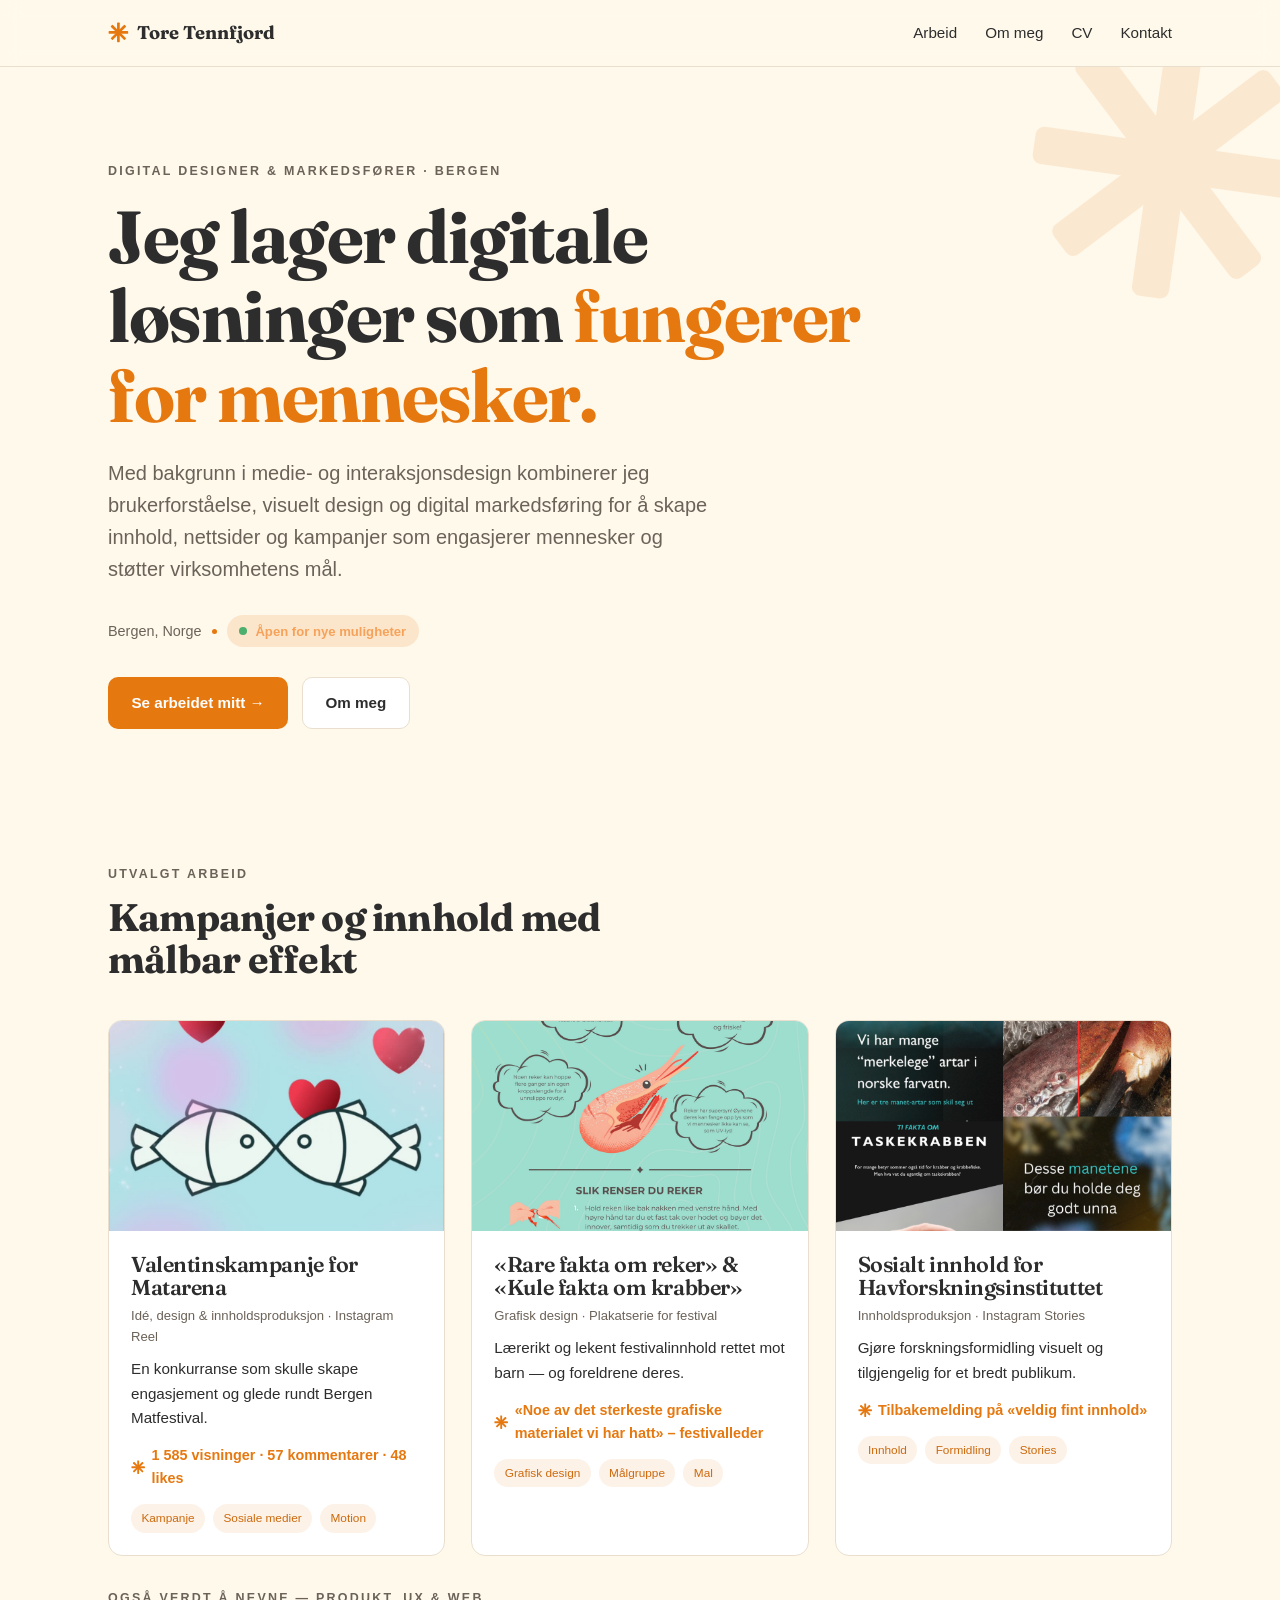
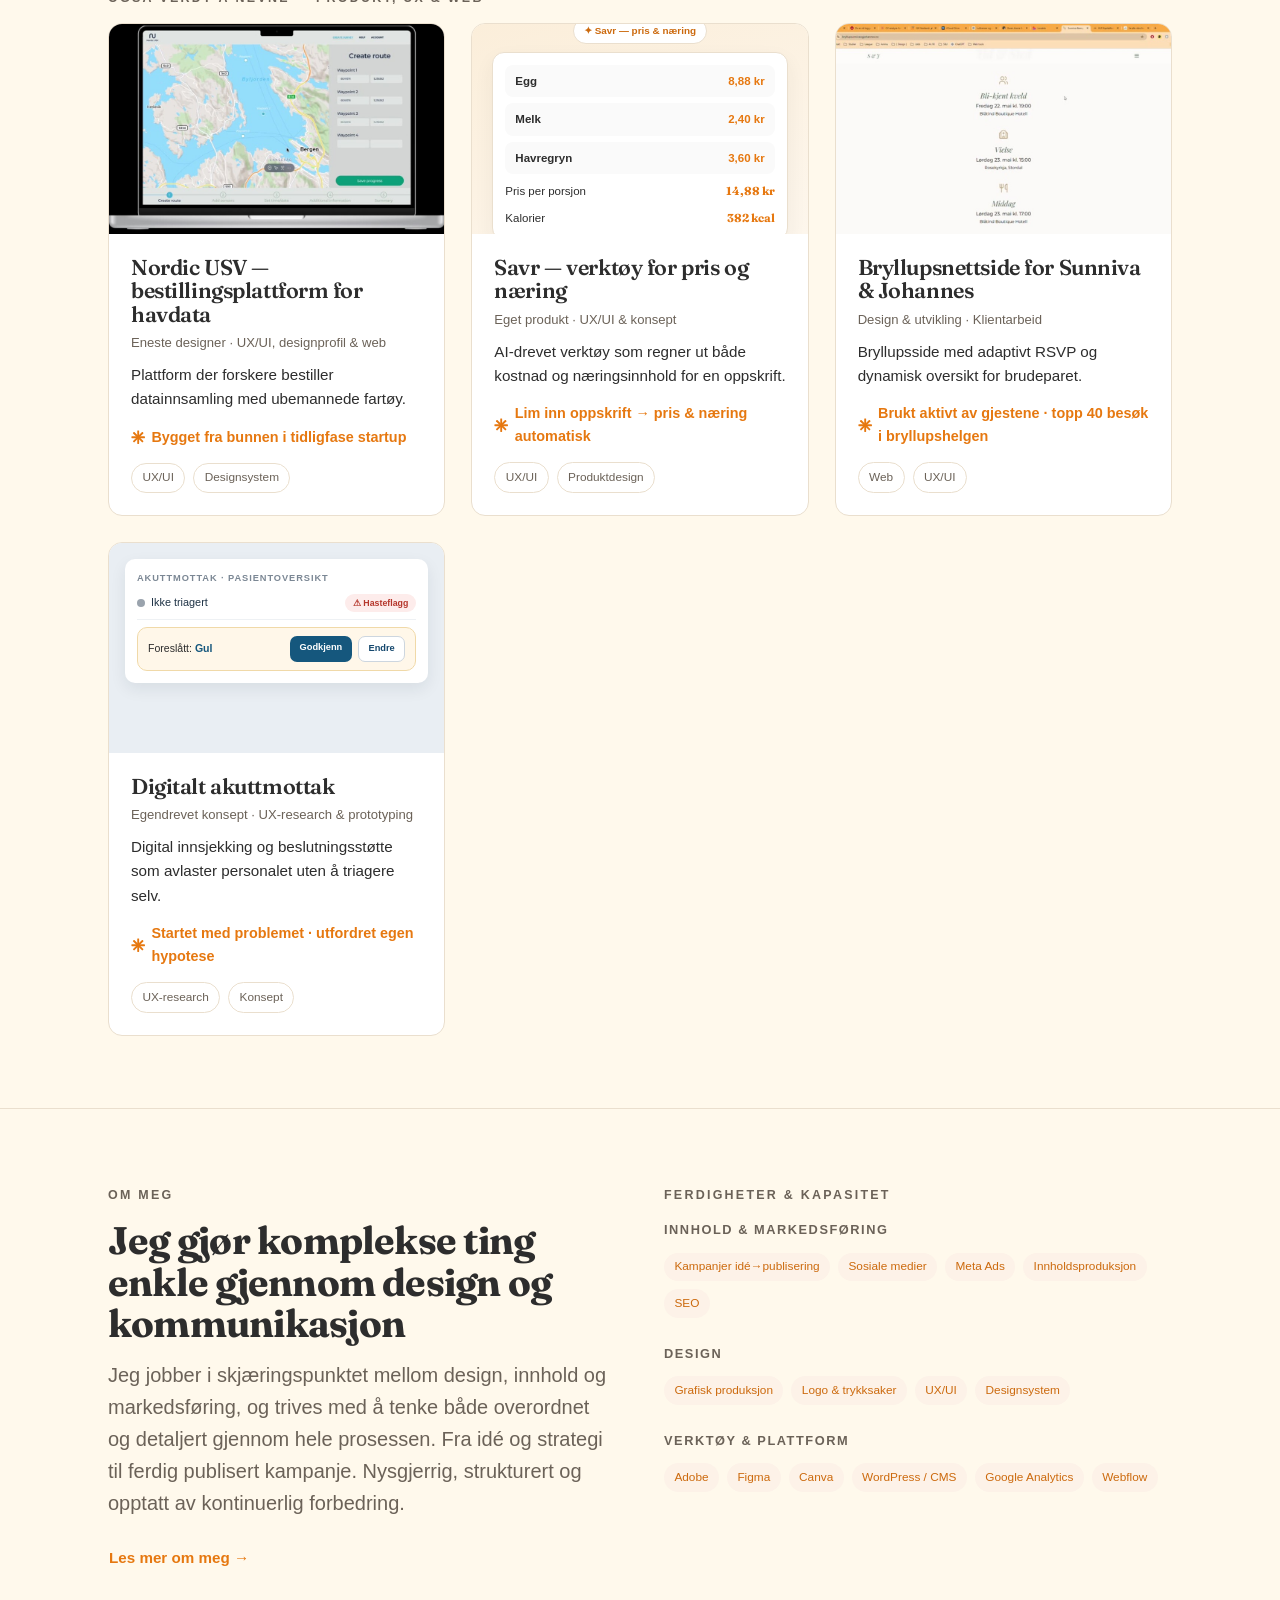
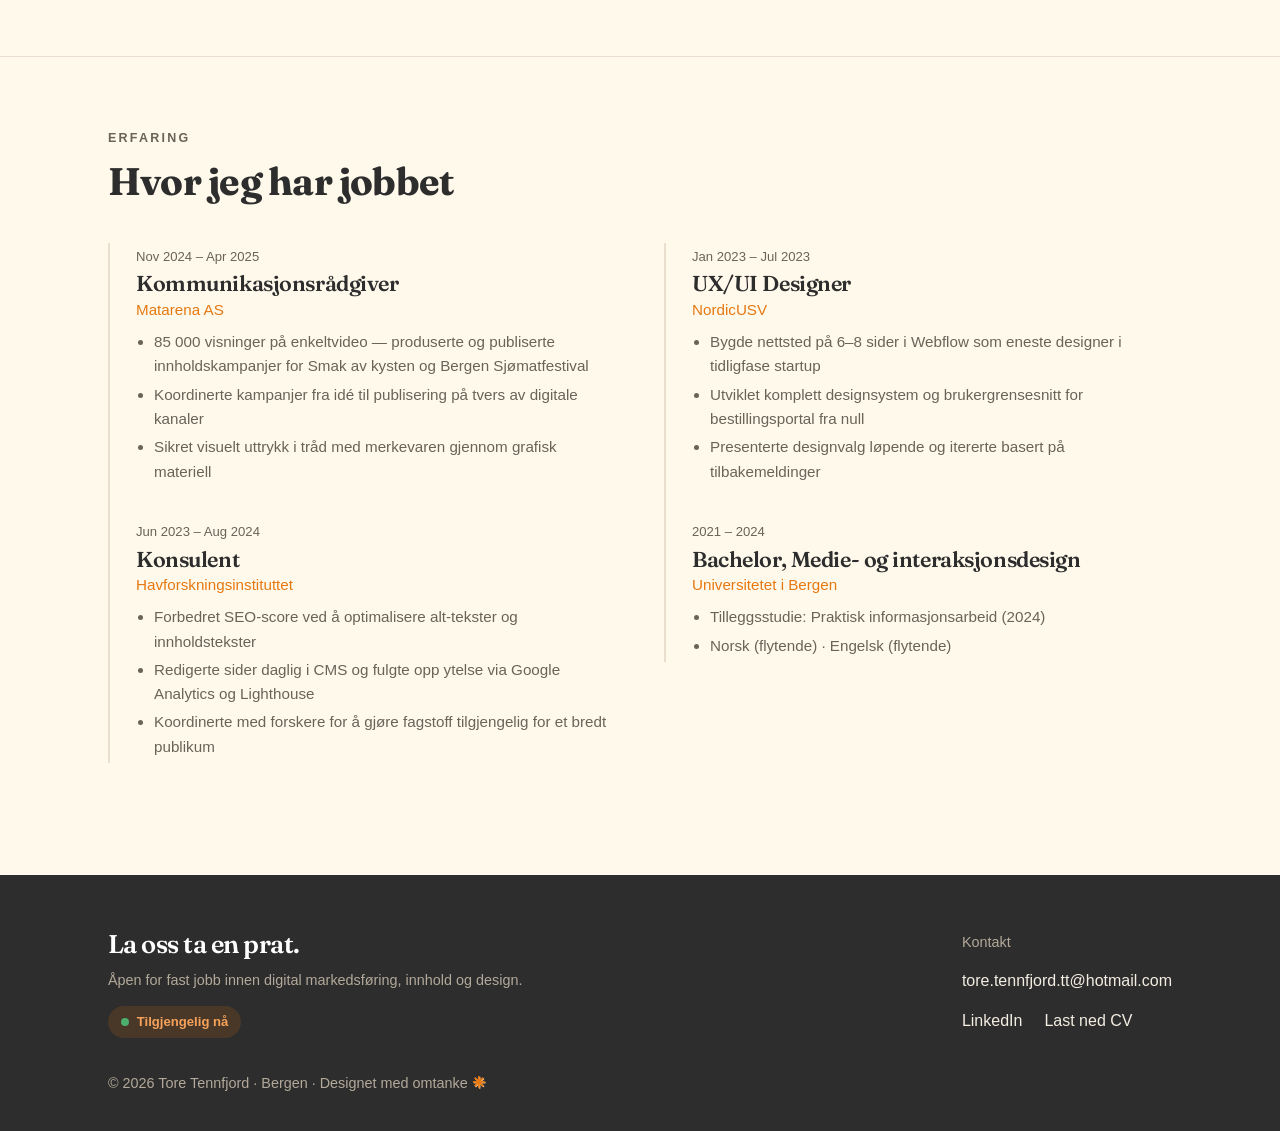
==== commit ba78b691: "Ny case: akuttmottak" ====
--- a/index.html
+++ b/index.html
@@ -129,6 +129,22 @@
             <div class="tags"><span class="tag-plain tag">Web</span><span class="tag-plain tag">UX/UI</span></div>
           </div>
         </a>
+        <a href="prosjekt-akuttmottak.html" class="card">
+          <div class="card-media" style="background:#e9eef3;padding:16px;display:block">
+            <div style="background:#fff;border-radius:10px;padding:12px;box-shadow:0 6px 16px rgba(15,34,51,.08)">
+              <div style="font-size:.58rem;letter-spacing:.1em;text-transform:uppercase;color:#7b8794;font-weight:700;margin-bottom:8px">Akuttmottak · pasientoversikt</div>
+              <div style="display:flex;align-items:center;gap:6px;font-size:.68rem;color:#1f3346;border-bottom:1px solid #eef1f4;padding-bottom:7px;margin-bottom:7px"><span style="width:8px;height:8px;border-radius:50%;background:#9aa3ad;flex:none"></span>Ikke triagert <span class="badge2 badge-haste" style="font-size:.55rem;margin-left:auto">⚠ Hasteflagg</span></div>
+              <div class="erm-sugg" style="margin-top:0;padding:8px 10px;font-size:.66rem"><span>Foreslått: <b style="color:#15577d">Gul</b></span><span class="acts"><span class="ok" style="font-size:.58rem">Godkjenn</span><span class="edit" style="font-size:.58rem">Endre</span></span></div>
+            </div>
+          </div>
+          <div class="card-body">
+            <h3>Digitalt akuttmottak</h3>
+            <p class="card-role">Egendrevet konsept · UX-research & prototyping</p>
+            <p class="card-prob">Digital innsjekking og beslutningsstøtte som avlaster personalet uten å triagere selv.</p>
+            <p class="card-result"><svg class="ast" viewBox="-50 -50 100 100" aria-hidden="true"><g fill="currentColor"><rect x="-6.5" y="-47" width="13" height="94" rx="3"/><rect x="-6.5" y="-47" width="13" height="94" rx="3" transform="rotate(45)"/><rect x="-6.5" y="-47" width="13" height="94" rx="3" transform="rotate(90)"/><rect x="-6.5" y="-47" width="13" height="94" rx="3" transform="rotate(135)"/></g></svg> Startet med problemet · utfordret egen hypotese</p>
+            <div class="tags"><span class="tag-plain tag">UX-research</span><span class="tag-plain tag">Konsept</span></div>
+          </div>
+        </a>
       </div>
     </div>
   </div>
--- a/styles.css
+++ b/styles.css
@@ -30,6 +30,43 @@
 
 /* SVG asterisk-merke (erstatter emoji ✳ for skarp, lik visning på alle enheter) */
 .ast{width:1em;height:1em;display:inline-block;vertical-align:-0.13em;fill:currentColor;flex:none}
+
+/* Klinisk prototype-mockup (Digitalt akuttmottak) */
+.erm{background:#eef1f4;border:1px solid var(--line);border-radius:14px;padding:22px;margin:22px 0;overflow:hidden}
+.erm-bar{background:#0f2233;color:#aebccb;font-size:.6rem;letter-spacing:.1em;text-transform:uppercase;margin:-22px -22px 18px;padding:9px 16px;display:flex;justify-content:space-between;align-items:center}
+.erm-bar b{color:#fff}
+.erm-card{background:#fff;border-radius:12px;padding:20px;max-width:440px;margin:0 auto;box-shadow:0 10px 26px rgba(15,34,51,.08)}
+.erm-kicker{text-align:center;font-size:.58rem;letter-spacing:.13em;color:#7b8794;text-transform:uppercase;font-weight:600}
+.erm-title{text-align:center;font-family:var(--sans);font-weight:700;color:#15486e;font-size:1.15rem;margin:3px 0 16px}
+.erm-langs{display:flex;gap:6px;justify-content:center;margin-bottom:14px}
+.erm-lang{font-size:.72rem;border:1px solid #cdd6df;border-radius:50px;padding:.25rem .75rem;color:#15486e}
+.erm-lang.on{border-color:#15577d;background:#eaf2f8;font-weight:600}
+.erm-alert{background:#fdeceb;border:1px solid #e3b5b1;border-radius:10px;padding:12px 14px;color:#9a2820;font-size:.82rem;line-height:1.45;margin-bottom:14px}
+.erm-alert b{display:block;margin-bottom:3px}
+.erm-btn{background:#15577d;color:#fff;text-align:center;font-weight:600;padding:.75rem;border-radius:9px;font-size:.86rem}
+.erm-ghost{text-align:center;color:#5a6b7a;font-size:.78rem;margin-top:11px;font-weight:600}
+.erm-steps{display:flex;gap:5px;margin-bottom:16px}
+.erm-steps i{height:5px;border-radius:3px;flex:1;background:#d7dee5}
+.erm-steps i.on{background:#15577d}
+.erm-grid{display:grid;grid-template-columns:1fr 1fr;gap:9px}
+.erm-opt{border:1px solid #d7dee5;border-radius:10px;padding:14px 8px;text-align:center;font-size:.8rem;font-weight:600;color:#1f3346}
+.erm-opt .ic{font-size:1.4rem;display:block;margin-bottom:5px}
+/* dashboard */
+.erm-dash{background:#fff;border-radius:12px;padding:16px;box-shadow:0 10px 26px rgba(15,34,51,.08)}
+.erm-dash h4{font-family:var(--sans);color:#15486e;font-size:1rem;margin-bottom:12px}
+.erm-trow{display:flex;align-items:center;gap:9px;padding:9px 4px;border-bottom:1px solid #eef1f4;font-size:.78rem;color:#1f3346;flex-wrap:wrap}
+.erm-trow:last-child{border-bottom:0}
+.dot2{width:9px;height:9px;border-radius:50%;flex:none}
+.badge2{font-size:.6rem;font-weight:700;padding:.12rem .5rem;border-radius:50px;background:#eaf2f8;color:#15577d;white-space:nowrap}
+.badge-haste{background:#fdeceb;color:#b5362b}
+.erm-wait{margin-left:auto;font-weight:700;color:#b5362b}
+.erm-sugg{background:#fff7e9;border:1px solid #f0d9a8;border-radius:10px;padding:11px 13px;font-size:.78rem;margin-top:12px;display:flex;justify-content:space-between;align-items:center;gap:10px;flex-wrap:wrap}
+.erm-sugg .ap{font-weight:700;color:#15577d}
+.erm-sugg .acts{display:flex;gap:6px}
+.erm-sugg .acts span{font-size:.7rem;font-weight:700;padding:.28rem .6rem;border-radius:7px}
+.erm-sugg .ok{background:#15577d;color:#fff}
+.erm-sugg .edit{background:#fff;border:1px solid #cdd6df;color:#15486e}
+.erm-cap{font-size:.85rem;color:var(--muted);text-align:center;margin-top:12px}
 
 html{scroll-behavior:smooth}
 body{
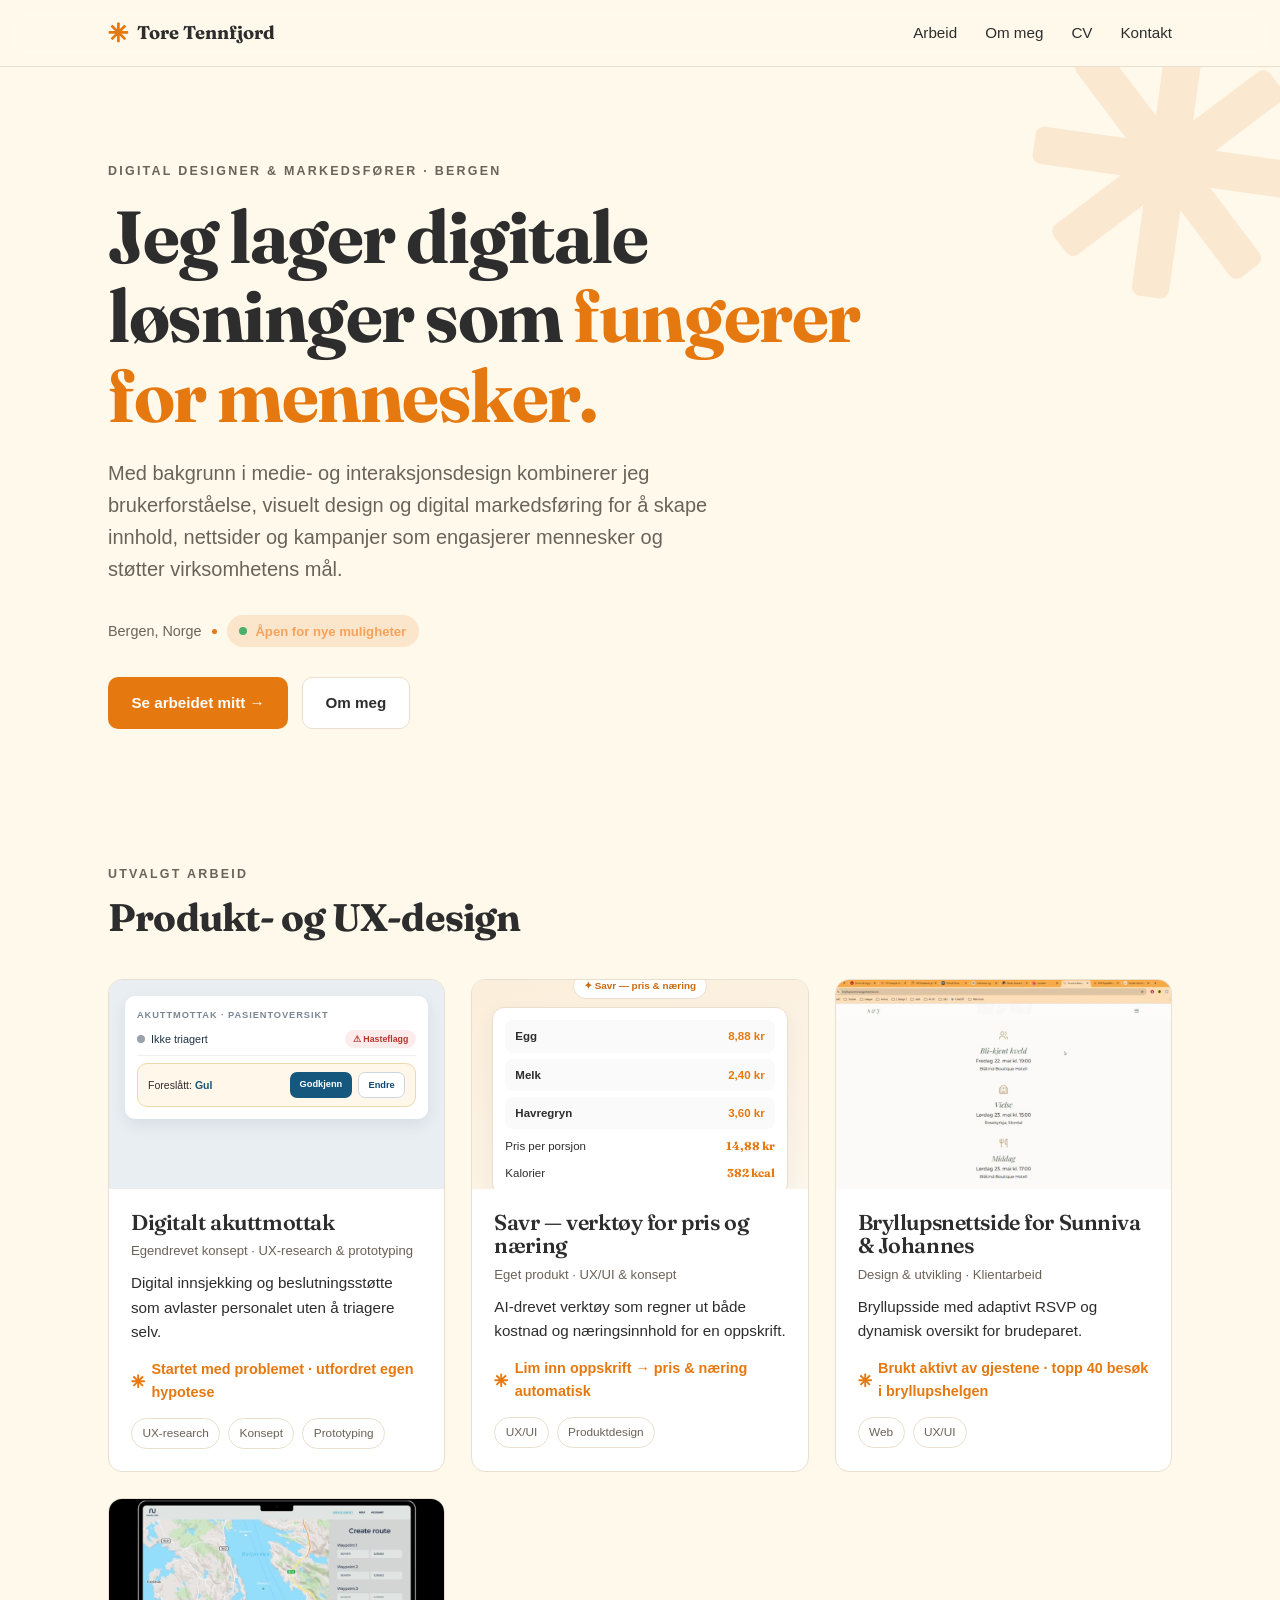
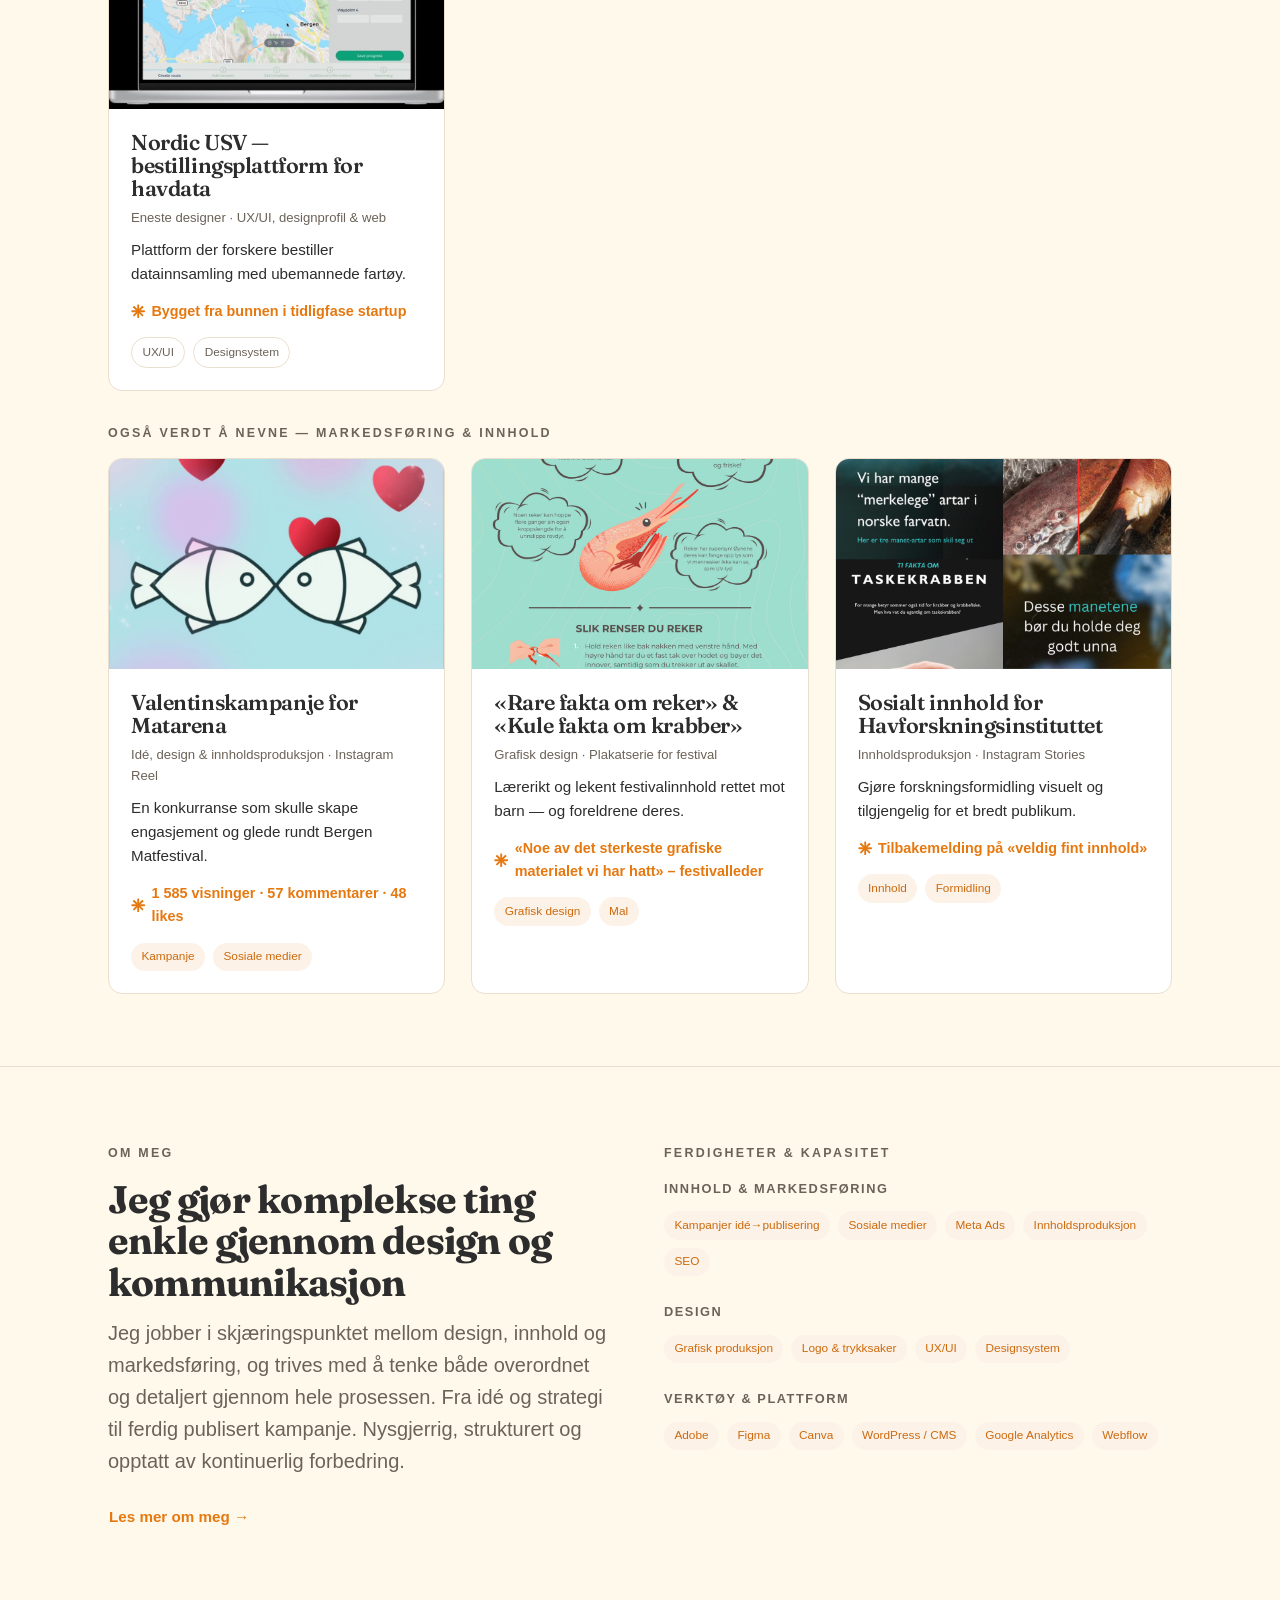
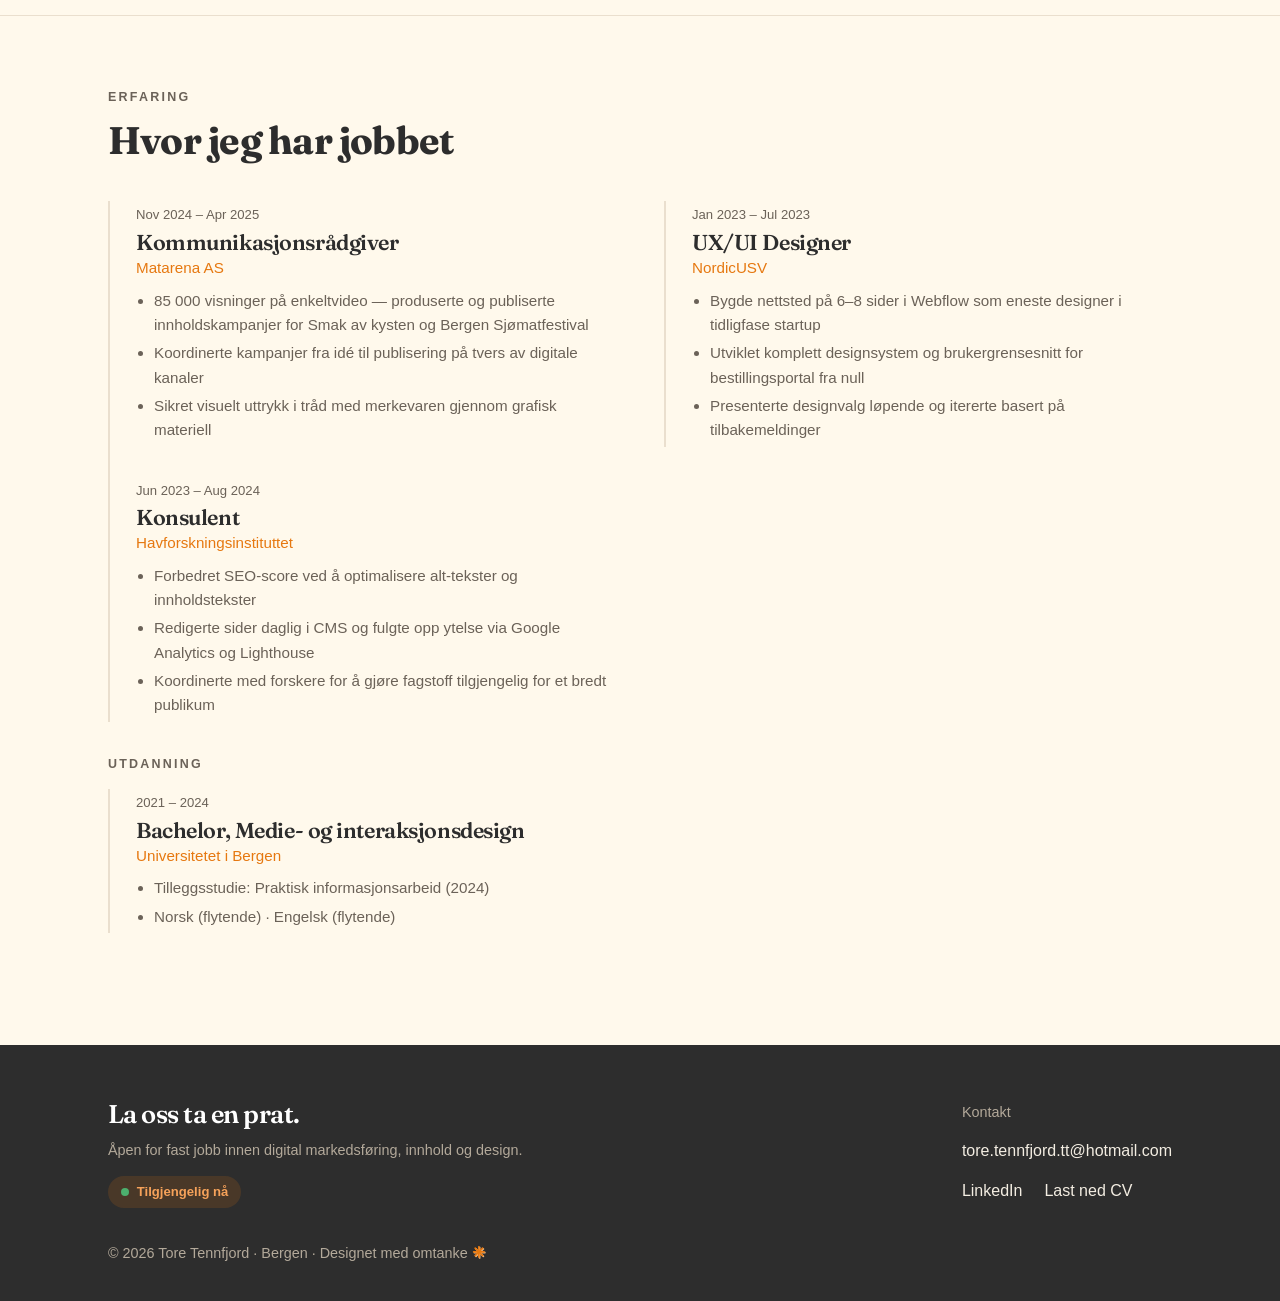
==== commit 66313d30: "Småfiks Endret rekkefølge på prosjekter Fikset erfaring-seksjon Fikset småfeil" ====
--- a/index.html
+++ b/index.html
@@ -46,103 +46,104 @@
   <div class="wrap">
     <div class="section-head">
       <span class="eyebrow">Utvalgt arbeid</span>
-      <h2>Kampanjer og innhold med målbar effekt</h2>
+      <h2>Produkt- og UX-design</h2>
     </div>
     <div class="work-grid">
 
-      <a href="prosjekt-valentine.html" class="card">
-        <div class="card-media"><img src="assets/valentine-card.jpg" alt="Valentinskampanje for Bergen Sjømatfestival"></div>
-        <div class="card-body">
-          <h3>Valentinskampanje for Matarena</h3>
-          <p class="card-role">Idé, design & innholdsproduksjon · Instagram Reel</p>
-          <p class="card-prob">En konkurranse som skulle skape engasjement og glede rundt Bergen Matfestival.</p>
-          <p class="card-result"><svg class="ast" viewBox="-50 -50 100 100" aria-hidden="true"><g fill="currentColor"><rect x="-6.5" y="-47" width="13" height="94" rx="3"/><rect x="-6.5" y="-47" width="13" height="94" rx="3" transform="rotate(45)"/><rect x="-6.5" y="-47" width="13" height="94" rx="3" transform="rotate(90)"/><rect x="-6.5" y="-47" width="13" height="94" rx="3" transform="rotate(135)"/></g></svg> 1 585 visninger · 57 kommentarer · 48 likes</p>
-          <div class="tags"><span class="tag">Kampanje</span><span class="tag">Sosiale medier</span><span class="tag">Motion</span></div>
-        </div>
-      </a>
-
-      <a href="prosjekt-plakater.html" class="card">
-        <div class="card-media"><img src="assets/reker.png" alt="Plakat: Rare fakta om reker"></div>
-        <div class="card-body">
-          <h3>«Rare fakta om reker» & «Kule fakta om krabber»</h3>
-          <p class="card-role">Grafisk design · Plakatserie for festival</p>
-          <p class="card-prob">Lærerikt og lekent festivalinnhold rettet mot barn — og foreldrene deres.</p>
-          <p class="card-result"><svg class="ast" viewBox="-50 -50 100 100" aria-hidden="true"><g fill="currentColor"><rect x="-6.5" y="-47" width="13" height="94" rx="3"/><rect x="-6.5" y="-47" width="13" height="94" rx="3" transform="rotate(45)"/><rect x="-6.5" y="-47" width="13" height="94" rx="3" transform="rotate(90)"/><rect x="-6.5" y="-47" width="13" height="94" rx="3" transform="rotate(135)"/></g></svg> «Noe av det sterkeste grafiske materialet vi har hatt» – festivalleder</p>
-          <div class="tags"><span class="tag">Grafisk design</span><span class="tag">Målgruppe</span><span class="tag">Mal</span></div>
-        </div>
-      </a>
-
-      <a href="prosjekt-havforskningsinstituttet.html" class="card">
-        <div class="card-media"><img src="assets/hav-collage.jpg" alt="Instagram Stories for Havforskningsinstituttet"></div>
-        <div class="card-body">
-          <h3>Sosialt innhold for Havforskningsinstituttet</h3>
-          <p class="card-role">Innholdsproduksjon · Instagram Stories</p>
-          <p class="card-prob">Gjøre forskningsformidling visuelt og tilgjengelig for et bredt publikum.</p>
-          <p class="card-result"><svg class="ast" viewBox="-50 -50 100 100" aria-hidden="true"><g fill="currentColor"><rect x="-6.5" y="-47" width="13" height="94" rx="3"/><rect x="-6.5" y="-47" width="13" height="94" rx="3" transform="rotate(45)"/><rect x="-6.5" y="-47" width="13" height="94" rx="3" transform="rotate(90)"/><rect x="-6.5" y="-47" width="13" height="94" rx="3" transform="rotate(135)"/></g></svg> Tilbakemelding på «veldig fint innhold»</p>
-          <div class="tags"><span class="tag">Innhold</span><span class="tag">Formidling</span><span class="tag">Stories</span></div>
+      <a href="prosjekt-akuttmottak.html" class="card">
+        <div class="card-media" style="background:#e9eef3;padding:16px;display:block">
+          <div style="background:#fff;border-radius:10px;padding:12px;box-shadow:0 6px 16px rgba(15,34,51,.08)">
+            <div style="font-size:.58rem;letter-spacing:.1em;text-transform:uppercase;color:#7b8794;font-weight:700;margin-bottom:8px">Akuttmottak · pasientoversikt</div>
+            <div style="display:flex;align-items:center;gap:6px;font-size:.68rem;color:#1f3346;border-bottom:1px solid #eef1f4;padding-bottom:7px;margin-bottom:7px"><span style="width:8px;height:8px;border-radius:50%;background:#9aa3ad;flex:none"></span>Ikke triagert <span class="badge2 badge-haste" style="font-size:.55rem;margin-left:auto">⚠ Hasteflagg</span></div>
+            <div class="erm-sugg" style="margin-top:0;padding:8px 10px;font-size:.66rem"><span>Foreslått: <b style="color:#15577d">Gul</b></span><span class="acts"><span class="ok" style="font-size:.58rem">Godkjenn</span><span class="edit" style="font-size:.58rem">Endre</span></span></div>
+          </div>
+        </div>
+        <div class="card-body">
+          <h3>Digitalt akuttmottak</h3>
+          <p class="card-role">Egendrevet konsept · UX-research & prototyping</p>
+          <p class="card-prob">Digital innsjekking og beslutningsstøtte som avlaster personalet uten å triagere selv.</p>
+          <p class="card-result"><svg class="ast" viewBox="-50 -50 100 100" aria-hidden="true"><g fill="currentColor"><rect x="-6.5" y="-47" width="13" height="94" rx="3"/><rect x="-6.5" y="-47" width="13" height="94" rx="3" transform="rotate(45)"/><rect x="-6.5" y="-47" width="13" height="94" rx="3" transform="rotate(90)"/><rect x="-6.5" y="-47" width="13" height="94" rx="3" transform="rotate(135)"/></g></svg> Startet med problemet · utfordret egen hypotese</p>
+          <div class="tags"><span class="tag-plain tag">UX-research</span><span class="tag-plain tag">Konsept</span><span class="tag-plain tag">Prototyping</span></div>
+        </div>
+      </a>
+
+      <a href="prosjekt-savr.html" class="card">
+        <div class="card-media">
+          <div class="savr-mini">
+            <span class="chip">✦ Savr — pris & næring</span>
+            <div class="panel">
+              <div class="row"><b>Egg</b><span class="price">8,88 kr</span></div>
+              <div class="row"><b>Melk</b><span class="price">2,40 kr</span></div>
+              <div class="row"><b>Havregryn</b><span class="price">3,60 kr</span></div>
+              <div class="tot"><span>Pris per porsjon</span><span class="v">14,88 kr</span></div>
+              <div class="tot"><span>Kalorier</span><span class="v">382 kcal</span></div>
+            </div>
+          </div>
+        </div>
+        <div class="card-body">
+          <h3>Savr — verktøy for pris og næring</h3>
+          <p class="card-role">Eget produkt · UX/UI & konsept</p>
+          <p class="card-prob">AI-drevet verktøy som regner ut både kostnad og næringsinnhold for en oppskrift.</p>
+          <p class="card-result"><svg class="ast" viewBox="-50 -50 100 100" aria-hidden="true"><g fill="currentColor"><rect x="-6.5" y="-47" width="13" height="94" rx="3"/><rect x="-6.5" y="-47" width="13" height="94" rx="3" transform="rotate(45)"/><rect x="-6.5" y="-47" width="13" height="94" rx="3" transform="rotate(90)"/><rect x="-6.5" y="-47" width="13" height="94" rx="3" transform="rotate(135)"/></g></svg> Lim inn oppskrift → pris & næring automatisk</p>
+          <div class="tags"><span class="tag-plain tag">UX/UI</span><span class="tag-plain tag">Produktdesign</span></div>
+        </div>
+      </a>
+
+      <a href="prosjekt-bryllup.html" class="card">
+        <div class="card-media"><img src="assets/bryllup-card.jpg" alt="Bryllupsnettside for Sunniva & Johannes"></div>
+        <div class="card-body">
+          <h3>Bryllupsnettside for Sunniva & Johannes</h3>
+          <p class="card-role">Design & utvikling · Klientarbeid</p>
+          <p class="card-prob">Bryllupsside med adaptivt RSVP og dynamisk oversikt for brudeparet.</p>
+          <p class="card-result"><svg class="ast" viewBox="-50 -50 100 100" aria-hidden="true"><g fill="currentColor"><rect x="-6.5" y="-47" width="13" height="94" rx="3"/><rect x="-6.5" y="-47" width="13" height="94" rx="3" transform="rotate(45)"/><rect x="-6.5" y="-47" width="13" height="94" rx="3" transform="rotate(90)"/><rect x="-6.5" y="-47" width="13" height="94" rx="3" transform="rotate(135)"/></g></svg> Brukt aktivt av gjestene · topp 40 besøk i bryllupshelgen</p>
+          <div class="tags"><span class="tag-plain tag">Web</span><span class="tag-plain tag">UX/UI</span></div>
+        </div>
+      </a>
+
+      <a href="prosjekt-nordicusv.html" class="card">
+        <div class="card-media"><img src="assets/nordicusv-card.jpg" alt="Nordic USV bestillingsplattform"></div>
+        <div class="card-body">
+          <h3>Nordic USV — bestillingsplattform for havdata</h3>
+          <p class="card-role">Eneste designer · UX/UI, designprofil & web</p>
+          <p class="card-prob">Plattform der forskere bestiller datainnsamling med ubemannede fartøy.</p>
+          <p class="card-result"><svg class="ast" viewBox="-50 -50 100 100" aria-hidden="true"><g fill="currentColor"><rect x="-6.5" y="-47" width="13" height="94" rx="3"/><rect x="-6.5" y="-47" width="13" height="94" rx="3" transform="rotate(45)"/><rect x="-6.5" y="-47" width="13" height="94" rx="3" transform="rotate(90)"/><rect x="-6.5" y="-47" width="13" height="94" rx="3" transform="rotate(135)"/></g></svg> Bygget fra bunnen i tidligfase startup</p>
+          <div class="tags"><span class="tag-plain tag">UX/UI</span><span class="tag-plain tag">Designsystem</span></div>
         </div>
       </a>
 
     </div>
 
     <div class="mt-m">
-      <span class="eyebrow">Også verdt å nevne — produkt, UX & web</span>
+      <span class="eyebrow">Også verdt å nevne — markedsføring & innhold</span>
       <div class="work-grid mt-s">
-        <a href="prosjekt-nordicusv.html" class="card">
-          <div class="card-media"><img src="assets/nordicusv-card.jpg" alt="Nordic USV bestillingsplattform"></div>
+        <a href="prosjekt-valentine.html" class="card">
+          <div class="card-media"><img src="assets/valentine-card.jpg" alt="Valentinskampanje for Bergen Sjømatfestival"></div>
           <div class="card-body">
-            <h3>Nordic USV — bestillingsplattform for havdata</h3>
-            <p class="card-role">Eneste designer · UX/UI, designprofil & web</p>
-            <p class="card-prob">Plattform der forskere bestiller datainnsamling med ubemannede fartøy.</p>
-            <p class="card-result"><svg class="ast" viewBox="-50 -50 100 100" aria-hidden="true"><g fill="currentColor"><rect x="-6.5" y="-47" width="13" height="94" rx="3"/><rect x="-6.5" y="-47" width="13" height="94" rx="3" transform="rotate(45)"/><rect x="-6.5" y="-47" width="13" height="94" rx="3" transform="rotate(90)"/><rect x="-6.5" y="-47" width="13" height="94" rx="3" transform="rotate(135)"/></g></svg> Bygget fra bunnen i tidligfase startup</p>
-            <div class="tags"><span class="tag-plain tag">UX/UI</span><span class="tag-plain tag">Designsystem</span></div>
+            <h3>Valentinskampanje for Matarena</h3>
+            <p class="card-role">Idé, design & innholdsproduksjon · Instagram Reel</p>
+            <p class="card-prob">En konkurranse som skulle skape engasjement og glede rundt Bergen Matfestival.</p>
+            <p class="card-result"><svg class="ast" viewBox="-50 -50 100 100" aria-hidden="true"><g fill="currentColor"><rect x="-6.5" y="-47" width="13" height="94" rx="3"/><rect x="-6.5" y="-47" width="13" height="94" rx="3" transform="rotate(45)"/><rect x="-6.5" y="-47" width="13" height="94" rx="3" transform="rotate(90)"/><rect x="-6.5" y="-47" width="13" height="94" rx="3" transform="rotate(135)"/></g></svg> 1 585 visninger · 57 kommentarer · 48 likes</p>
+            <div class="tags"><span class="tag">Kampanje</span><span class="tag">Sosiale medier</span></div>
           </div>
         </a>
-        <a href="prosjekt-savr.html" class="card">
-          <div class="card-media">
-            <div class="savr-mini">
-              <span class="chip">✦ Savr — pris & næring</span>
-              <div class="panel">
-                <div class="row"><b>Egg</b><span class="price">8,88 kr</span></div>
-                <div class="row"><b>Melk</b><span class="price">2,40 kr</span></div>
-                <div class="row"><b>Havregryn</b><span class="price">3,60 kr</span></div>
-                <div class="tot"><span>Pris per porsjon</span><span class="v">14,88 kr</span></div>
-                <div class="tot"><span>Kalorier</span><span class="v">382 kcal</span></div>
-              </div>
-            </div>
-          </div>
+        <a href="prosjekt-plakater.html" class="card">
+          <div class="card-media"><img src="assets/reker.png" alt="Plakat: Rare fakta om reker"></div>
           <div class="card-body">
-            <h3>Savr — verktøy for pris og næring</h3>
-            <p class="card-role">Eget produkt · UX/UI & konsept</p>
-            <p class="card-prob">AI-drevet verktøy som regner ut både kostnad og næringsinnhold for en oppskrift.</p>
-            <p class="card-result"><svg class="ast" viewBox="-50 -50 100 100" aria-hidden="true"><g fill="currentColor"><rect x="-6.5" y="-47" width="13" height="94" rx="3"/><rect x="-6.5" y="-47" width="13" height="94" rx="3" transform="rotate(45)"/><rect x="-6.5" y="-47" width="13" height="94" rx="3" transform="rotate(90)"/><rect x="-6.5" y="-47" width="13" height="94" rx="3" transform="rotate(135)"/></g></svg> Lim inn oppskrift → pris & næring automatisk</p>
-            <div class="tags"><span class="tag-plain tag">UX/UI</span><span class="tag-plain tag">Produktdesign</span></div>
+            <h3>«Rare fakta om reker» & «Kule fakta om krabber»</h3>
+            <p class="card-role">Grafisk design · Plakatserie for festival</p>
+            <p class="card-prob">Lærerikt og lekent festivalinnhold rettet mot barn — og foreldrene deres.</p>
+            <p class="card-result"><svg class="ast" viewBox="-50 -50 100 100" aria-hidden="true"><g fill="currentColor"><rect x="-6.5" y="-47" width="13" height="94" rx="3"/><rect x="-6.5" y="-47" width="13" height="94" rx="3" transform="rotate(45)"/><rect x="-6.5" y="-47" width="13" height="94" rx="3" transform="rotate(90)"/><rect x="-6.5" y="-47" width="13" height="94" rx="3" transform="rotate(135)"/></g></svg> «Noe av det sterkeste grafiske materialet vi har hatt» – festivalleder</p>
+            <div class="tags"><span class="tag">Grafisk design</span><span class="tag">Mal</span></div>
           </div>
         </a>
-        <a href="prosjekt-bryllup.html" class="card">
-          <div class="card-media"><img src="assets/bryllup-card.jpg" alt="Bryllupsnettside for Sunniva & Johannes"></div>
+        <a href="prosjekt-havforskningsinstituttet.html" class="card">
+          <div class="card-media"><img src="assets/hav-collage.jpg" alt="Instagram Stories for Havforskningsinstituttet"></div>
           <div class="card-body">
-            <h3>Bryllupsnettside for Sunniva & Johannes</h3>
-            <p class="card-role">Design & utvikling · Klientarbeid</p>
-            <p class="card-prob">Bryllupsside med adaptivt RSVP og dynamisk oversikt for brudeparet.</p>
-            <p class="card-result"><svg class="ast" viewBox="-50 -50 100 100" aria-hidden="true"><g fill="currentColor"><rect x="-6.5" y="-47" width="13" height="94" rx="3"/><rect x="-6.5" y="-47" width="13" height="94" rx="3" transform="rotate(45)"/><rect x="-6.5" y="-47" width="13" height="94" rx="3" transform="rotate(90)"/><rect x="-6.5" y="-47" width="13" height="94" rx="3" transform="rotate(135)"/></g></svg> Brukt aktivt av gjestene · topp 40 besøk i bryllupshelgen</p>
-            <div class="tags"><span class="tag-plain tag">Web</span><span class="tag-plain tag">UX/UI</span></div>
-          </div>
-        </a>
-        <a href="prosjekt-akuttmottak.html" class="card">
-          <div class="card-media" style="background:#e9eef3;padding:16px;display:block">
-            <div style="background:#fff;border-radius:10px;padding:12px;box-shadow:0 6px 16px rgba(15,34,51,.08)">
-              <div style="font-size:.58rem;letter-spacing:.1em;text-transform:uppercase;color:#7b8794;font-weight:700;margin-bottom:8px">Akuttmottak · pasientoversikt</div>
-              <div style="display:flex;align-items:center;gap:6px;font-size:.68rem;color:#1f3346;border-bottom:1px solid #eef1f4;padding-bottom:7px;margin-bottom:7px"><span style="width:8px;height:8px;border-radius:50%;background:#9aa3ad;flex:none"></span>Ikke triagert <span class="badge2 badge-haste" style="font-size:.55rem;margin-left:auto">⚠ Hasteflagg</span></div>
-              <div class="erm-sugg" style="margin-top:0;padding:8px 10px;font-size:.66rem"><span>Foreslått: <b style="color:#15577d">Gul</b></span><span class="acts"><span class="ok" style="font-size:.58rem">Godkjenn</span><span class="edit" style="font-size:.58rem">Endre</span></span></div>
-            </div>
-          </div>
-          <div class="card-body">
-            <h3>Digitalt akuttmottak</h3>
-            <p class="card-role">Egendrevet konsept · UX-research & prototyping</p>
-            <p class="card-prob">Digital innsjekking og beslutningsstøtte som avlaster personalet uten å triagere selv.</p>
-            <p class="card-result"><svg class="ast" viewBox="-50 -50 100 100" aria-hidden="true"><g fill="currentColor"><rect x="-6.5" y="-47" width="13" height="94" rx="3"/><rect x="-6.5" y="-47" width="13" height="94" rx="3" transform="rotate(45)"/><rect x="-6.5" y="-47" width="13" height="94" rx="3" transform="rotate(90)"/><rect x="-6.5" y="-47" width="13" height="94" rx="3" transform="rotate(135)"/></g></svg> Startet med problemet · utfordret egen hypotese</p>
-            <div class="tags"><span class="tag-plain tag">UX-research</span><span class="tag-plain tag">Konsept</span></div>
+            <h3>Sosialt innhold for Havforskningsinstituttet</h3>
+            <p class="card-role">Innholdsproduksjon · Instagram Stories</p>
+            <p class="card-prob">Gjøre forskningsformidling visuelt og tilgjengelig for et bredt publikum.</p>
+            <p class="card-result"><svg class="ast" viewBox="-50 -50 100 100" aria-hidden="true"><g fill="currentColor"><rect x="-6.5" y="-47" width="13" height="94" rx="3"/><rect x="-6.5" y="-47" width="13" height="94" rx="3" transform="rotate(45)"/><rect x="-6.5" y="-47" width="13" height="94" rx="3" transform="rotate(90)"/><rect x="-6.5" y="-47" width="13" height="94" rx="3" transform="rotate(135)"/></g></svg> Tilbakemelding på «veldig fint innhold»</p>
+            <div class="tags"><span class="tag">Innhold</span><span class="tag">Formidling</span></div>
           </div>
         </a>
       </div>
@@ -221,6 +222,12 @@
             <li>Presenterte designvalg løpende og itererte basert på tilbakemeldinger</li>
           </ul>
         </div>
+      </div>
+    </div>
+
+    <div class="mt-m">
+      <span class="eyebrow">Utdanning</span>
+      <div class="timeline mt-s" style="max-width:520px">
         <div class="exp">
           <span class="when">2021 – 2024</span>
           <h3>Bachelor, Medie- og interaksjonsdesign</h3>
--- a/styles.css
+++ b/styles.css
@@ -146,6 +146,8 @@
 .stat{background:var(--surface);border:1px solid var(--line);border-radius:var(--radius);padding:24px}
 .stat .num{font-family:var(--serif);font-size:2.2rem;font-weight:700;color:var(--primary);line-height:1}
 .stat .lbl{font-size:.85rem;color:var(--muted);margin-top:8px}
+.stat{overflow:hidden}
+.footer a[href^="mailto"]{overflow-wrap:anywhere}
 
 /* ---------- About / two-col ---------- */
 .two-col{display:grid;grid-template-columns:1fr 1fr;gap:48px;align-items:start}
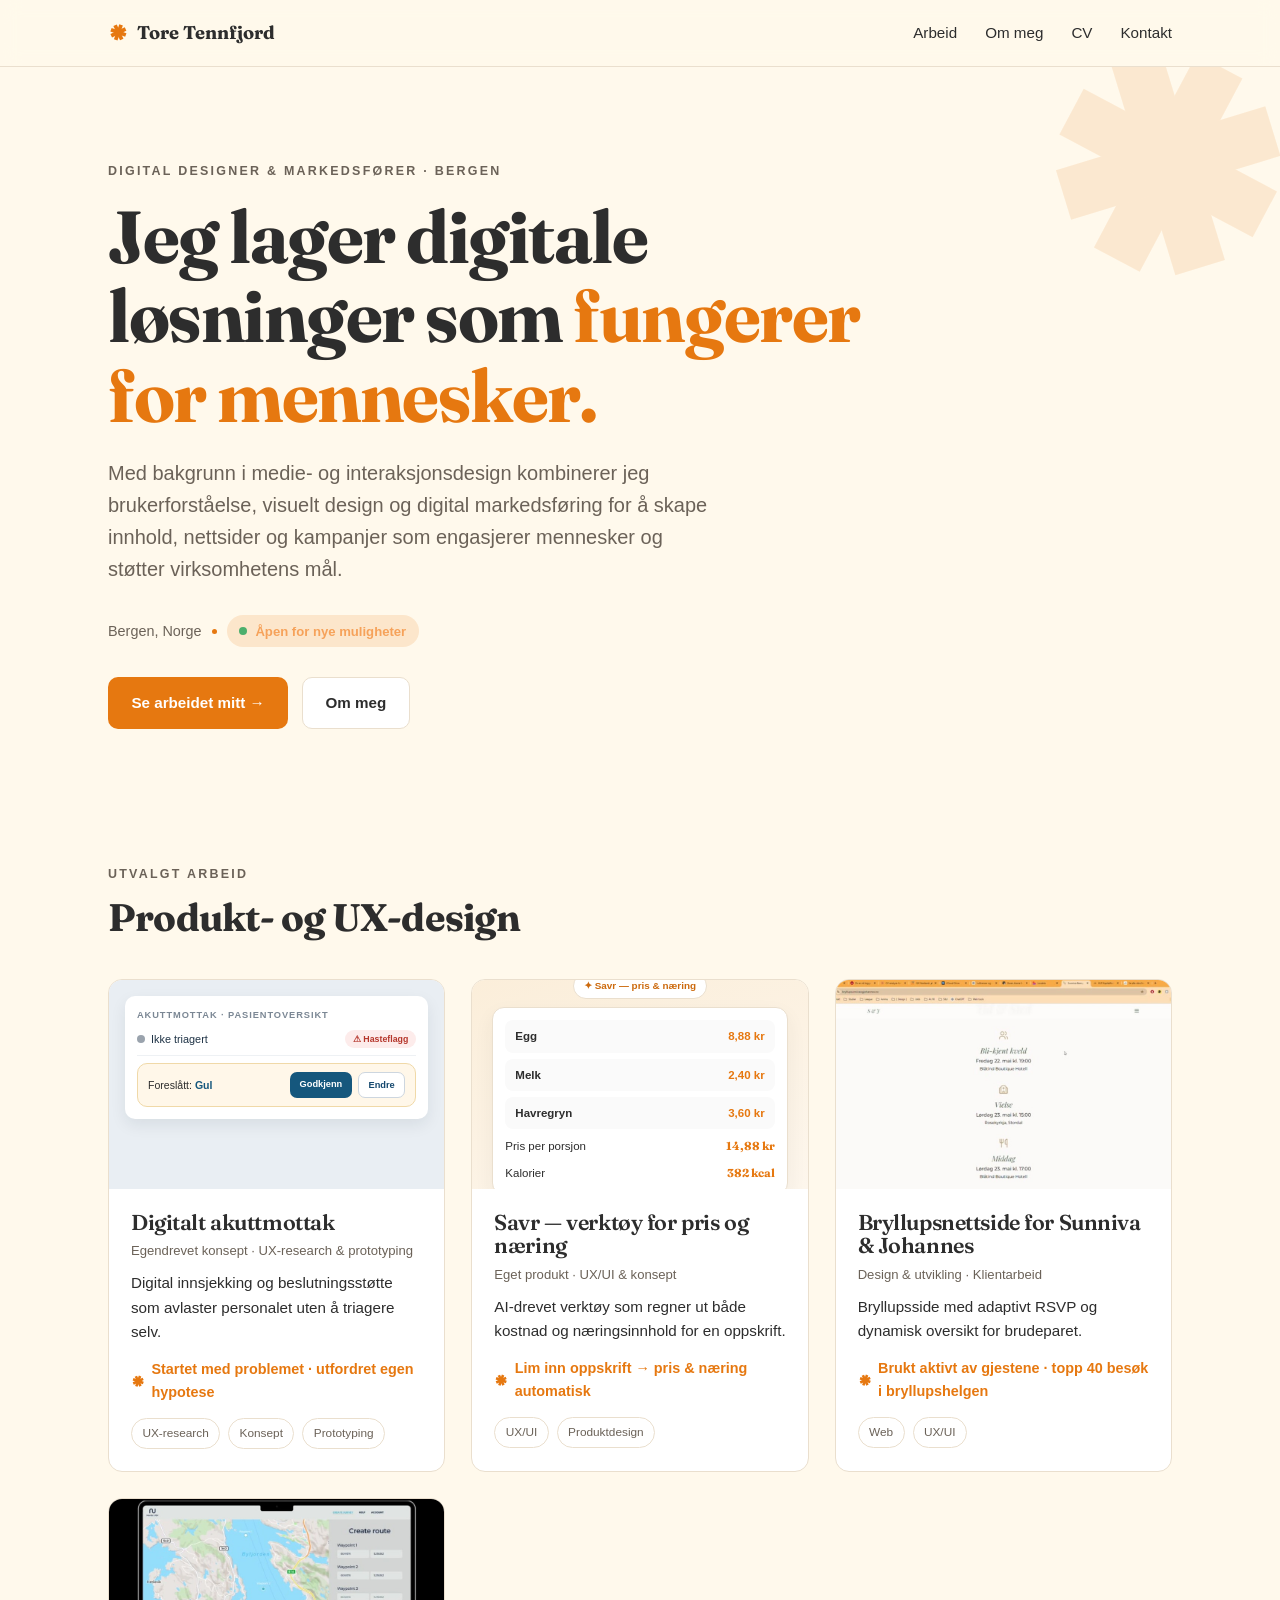
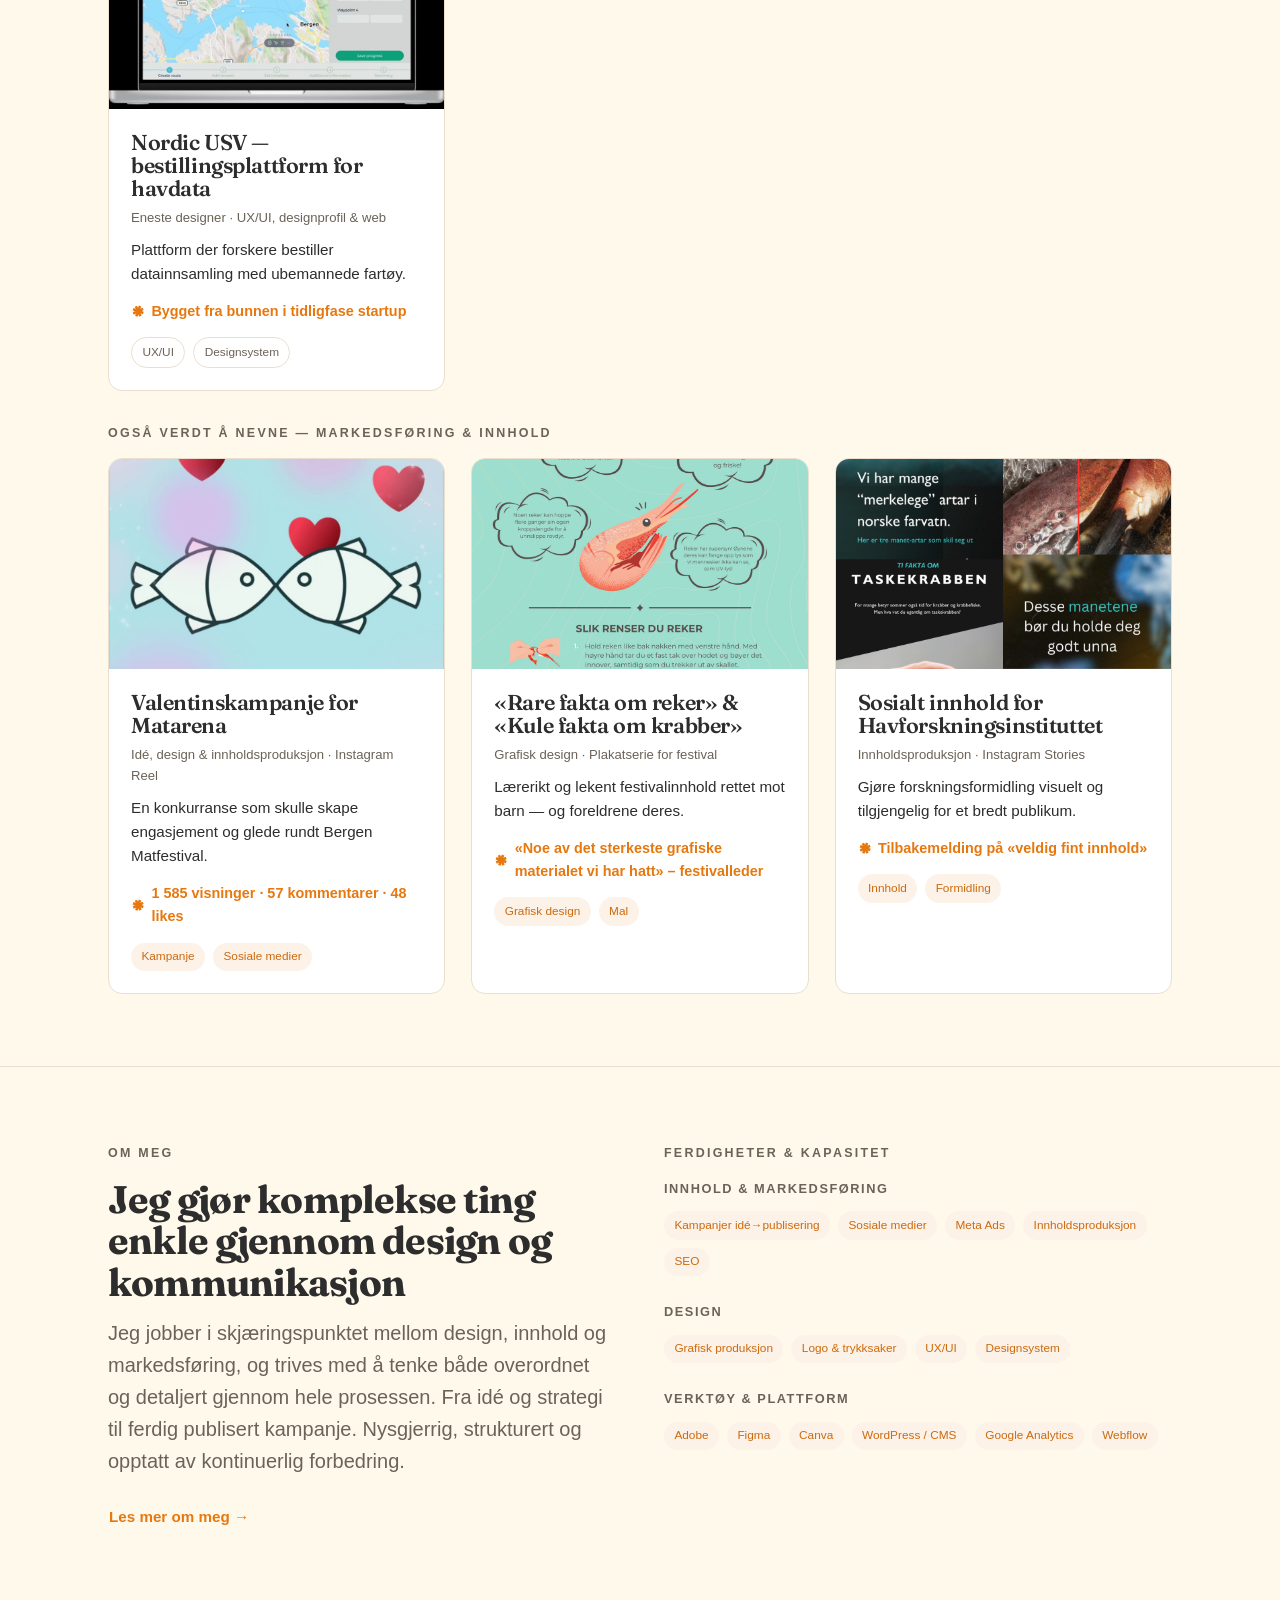
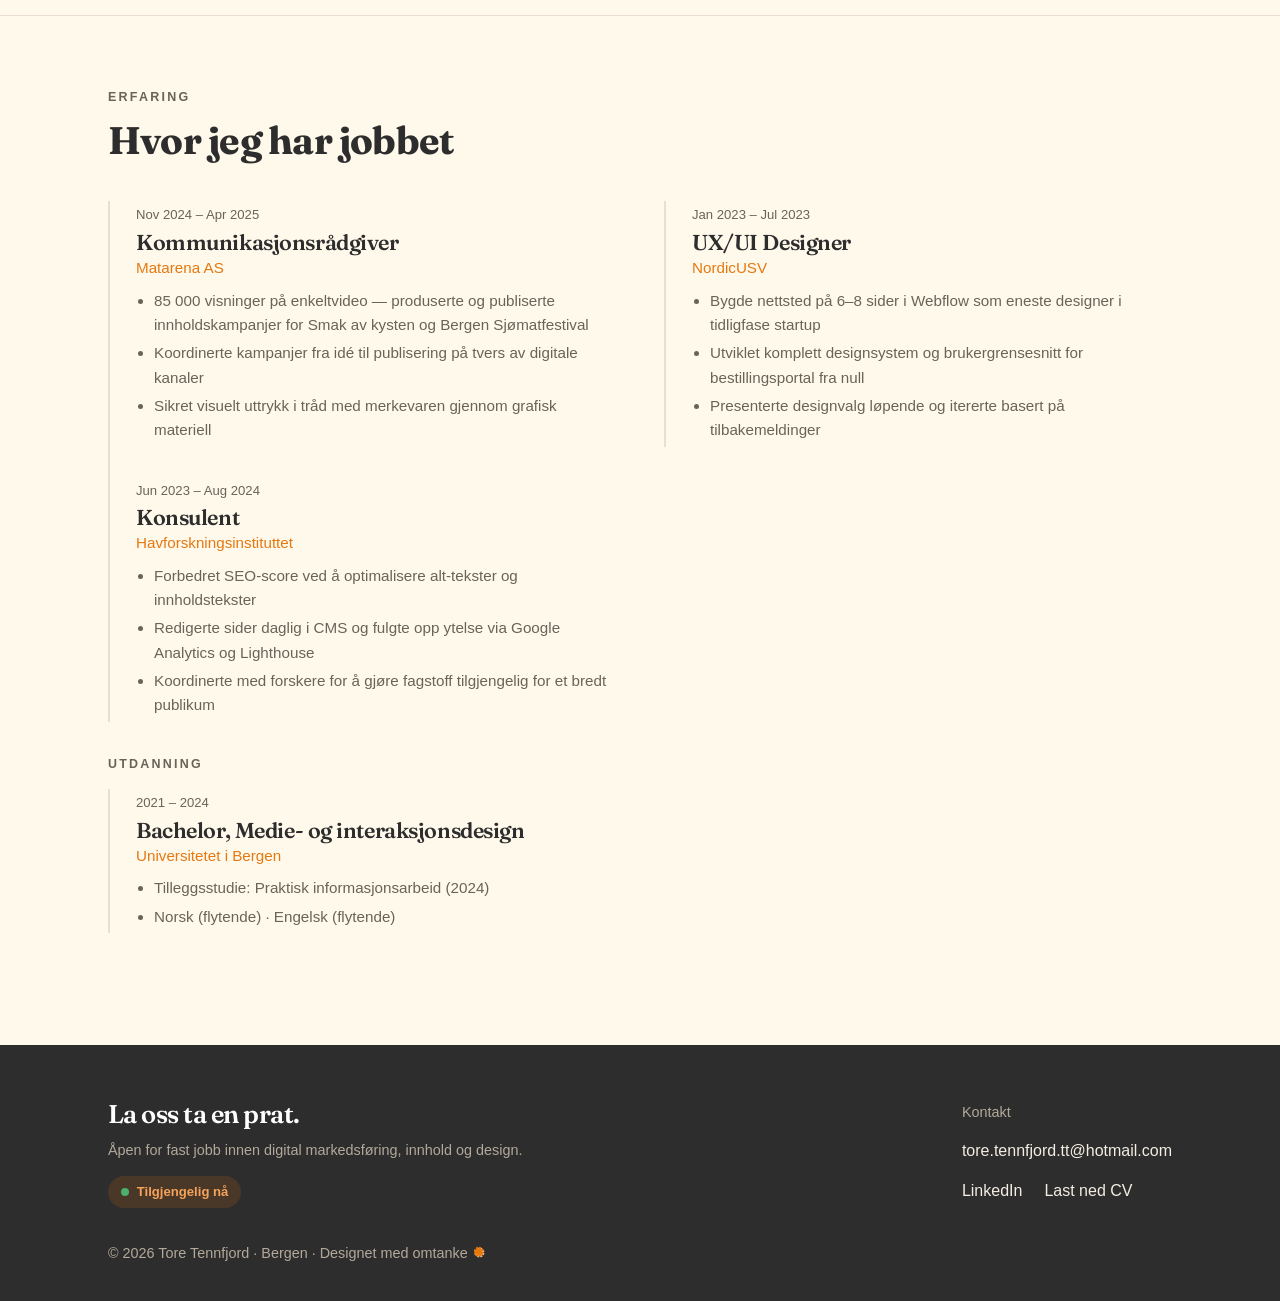
==== commit ceb4626b: "Ikonendringer La til facivon. Endret fra "kopiert" claude logo til mer min egen vri." ====
--- a/index.html
+++ b/index.html
@@ -5,6 +5,10 @@
 <meta name="viewport" content="width=device-width, initial-scale=1.0">
 <title>Tore Tennfjord — Digital Designer & Markedsfører</title>
 <meta name="description" content="Tore Tennfjord — Digital Designer & Markedsfører i Bergen. Innhold, kampanjer og grafisk design som engasjerer.">
+<link rel="icon" href="assets/favicon.svg" type="image/svg+xml">
+<link rel="icon" href="assets/favicon-32.png" sizes="32x32" type="image/png">
+<link rel="apple-touch-icon" href="assets/apple-touch-icon.png">
+<link rel="icon" href="assets/favicon.ico" sizes="any">
 <link rel="stylesheet" href="styles.css">
 </head>
 <body>
@@ -12,7 +16,7 @@
 <!-- NAV -->
 <header class="nav">
   <div class="wrap">
-    <a href="index.html" class="brand"><span class="mark"><svg class="ast" viewBox="-50 -50 100 100" aria-hidden="true"><g fill="currentColor"><rect x="-6.5" y="-47" width="13" height="94" rx="3"/><rect x="-6.5" y="-47" width="13" height="94" rx="3" transform="rotate(45)"/><rect x="-6.5" y="-47" width="13" height="94" rx="3" transform="rotate(90)"/><rect x="-6.5" y="-47" width="13" height="94" rx="3" transform="rotate(135)"/></g></svg></span> Tore Tennfjord</a>
+    <a href="index.html" class="brand"><span class="mark"><svg class="ast" viewBox="-50 -50 100 100" aria-hidden="true"><g fill="currentColor"><rect x="-9" y="-38" width="18" height="76" rx="0" transform="rotate(20)"/><rect x="-9" y="-38" width="18" height="76" rx="0" transform="rotate(65)"/><rect x="-9" y="-38" width="18" height="76" rx="0" transform="rotate(110)"/><rect x="-9" y="-38" width="18" height="76" rx="0" transform="rotate(155)"/></g></svg></span> Tore Tennfjord</a>
     <button class="nav-toggle" aria-label="Meny" onclick="document.getElementById('m').classList.toggle('open')">☰</button>
     <ul class="nav-links" id="m">
       <li><a href="arbeid.html">Arbeid</a></li>
@@ -25,7 +29,7 @@
 
 <!-- HERO -->
 <section class="hero">
-  <span class="float-mark" style="transform:rotate(8deg)"><svg class="ast" viewBox="-50 -50 100 100" aria-hidden="true"><g fill="currentColor"><rect x="-6.5" y="-47" width="13" height="94" rx="3"/><rect x="-6.5" y="-47" width="13" height="94" rx="3" transform="rotate(45)"/><rect x="-6.5" y="-47" width="13" height="94" rx="3" transform="rotate(90)"/><rect x="-6.5" y="-47" width="13" height="94" rx="3" transform="rotate(135)"/></g></svg></span>
+  <span class="float-mark" style="transform:rotate(8deg)"><svg class="ast" viewBox="-50 -50 100 100" aria-hidden="true"><g fill="currentColor"><rect x="-9" y="-38" width="18" height="76" rx="0" transform="rotate(20)"/><rect x="-9" y="-38" width="18" height="76" rx="0" transform="rotate(65)"/><rect x="-9" y="-38" width="18" height="76" rx="0" transform="rotate(110)"/><rect x="-9" y="-38" width="18" height="76" rx="0" transform="rotate(155)"/></g></svg></span>
   <div class="wrap">
     <span class="eyebrow">Digital Designer & Markedsfører · Bergen</span>
     <h1 class="display mt-s">Jeg lager digitale løsninger som <span class="serif-accent">fungerer for mennesker.</span></h1>
@@ -62,7 +66,7 @@
           <h3>Digitalt akuttmottak</h3>
           <p class="card-role">Egendrevet konsept · UX-research & prototyping</p>
           <p class="card-prob">Digital innsjekking og beslutningsstøtte som avlaster personalet uten å triagere selv.</p>
-          <p class="card-result"><svg class="ast" viewBox="-50 -50 100 100" aria-hidden="true"><g fill="currentColor"><rect x="-6.5" y="-47" width="13" height="94" rx="3"/><rect x="-6.5" y="-47" width="13" height="94" rx="3" transform="rotate(45)"/><rect x="-6.5" y="-47" width="13" height="94" rx="3" transform="rotate(90)"/><rect x="-6.5" y="-47" width="13" height="94" rx="3" transform="rotate(135)"/></g></svg> Startet med problemet · utfordret egen hypotese</p>
+          <p class="card-result"><svg class="ast" viewBox="-50 -50 100 100" aria-hidden="true"><g fill="currentColor"><rect x="-9" y="-38" width="18" height="76" rx="0" transform="rotate(20)"/><rect x="-9" y="-38" width="18" height="76" rx="0" transform="rotate(65)"/><rect x="-9" y="-38" width="18" height="76" rx="0" transform="rotate(110)"/><rect x="-9" y="-38" width="18" height="76" rx="0" transform="rotate(155)"/></g></svg> Startet med problemet · utfordret egen hypotese</p>
           <div class="tags"><span class="tag-plain tag">UX-research</span><span class="tag-plain tag">Konsept</span><span class="tag-plain tag">Prototyping</span></div>
         </div>
       </a>
@@ -84,7 +88,7 @@
           <h3>Savr — verktøy for pris og næring</h3>
           <p class="card-role">Eget produkt · UX/UI & konsept</p>
           <p class="card-prob">AI-drevet verktøy som regner ut både kostnad og næringsinnhold for en oppskrift.</p>
-          <p class="card-result"><svg class="ast" viewBox="-50 -50 100 100" aria-hidden="true"><g fill="currentColor"><rect x="-6.5" y="-47" width="13" height="94" rx="3"/><rect x="-6.5" y="-47" width="13" height="94" rx="3" transform="rotate(45)"/><rect x="-6.5" y="-47" width="13" height="94" rx="3" transform="rotate(90)"/><rect x="-6.5" y="-47" width="13" height="94" rx="3" transform="rotate(135)"/></g></svg> Lim inn oppskrift → pris & næring automatisk</p>
+          <p class="card-result"><svg class="ast" viewBox="-50 -50 100 100" aria-hidden="true"><g fill="currentColor"><rect x="-9" y="-38" width="18" height="76" rx="0" transform="rotate(20)"/><rect x="-9" y="-38" width="18" height="76" rx="0" transform="rotate(65)"/><rect x="-9" y="-38" width="18" height="76" rx="0" transform="rotate(110)"/><rect x="-9" y="-38" width="18" height="76" rx="0" transform="rotate(155)"/></g></svg> Lim inn oppskrift → pris & næring automatisk</p>
           <div class="tags"><span class="tag-plain tag">UX/UI</span><span class="tag-plain tag">Produktdesign</span></div>
         </div>
       </a>
@@ -95,7 +99,7 @@
           <h3>Bryllupsnettside for Sunniva & Johannes</h3>
           <p class="card-role">Design & utvikling · Klientarbeid</p>
           <p class="card-prob">Bryllupsside med adaptivt RSVP og dynamisk oversikt for brudeparet.</p>
-          <p class="card-result"><svg class="ast" viewBox="-50 -50 100 100" aria-hidden="true"><g fill="currentColor"><rect x="-6.5" y="-47" width="13" height="94" rx="3"/><rect x="-6.5" y="-47" width="13" height="94" rx="3" transform="rotate(45)"/><rect x="-6.5" y="-47" width="13" height="94" rx="3" transform="rotate(90)"/><rect x="-6.5" y="-47" width="13" height="94" rx="3" transform="rotate(135)"/></g></svg> Brukt aktivt av gjestene · topp 40 besøk i bryllupshelgen</p>
+          <p class="card-result"><svg class="ast" viewBox="-50 -50 100 100" aria-hidden="true"><g fill="currentColor"><rect x="-9" y="-38" width="18" height="76" rx="0" transform="rotate(20)"/><rect x="-9" y="-38" width="18" height="76" rx="0" transform="rotate(65)"/><rect x="-9" y="-38" width="18" height="76" rx="0" transform="rotate(110)"/><rect x="-9" y="-38" width="18" height="76" rx="0" transform="rotate(155)"/></g></svg> Brukt aktivt av gjestene · topp 40 besøk i bryllupshelgen</p>
           <div class="tags"><span class="tag-plain tag">Web</span><span class="tag-plain tag">UX/UI</span></div>
         </div>
       </a>
@@ -106,7 +110,7 @@
           <h3>Nordic USV — bestillingsplattform for havdata</h3>
           <p class="card-role">Eneste designer · UX/UI, designprofil & web</p>
           <p class="card-prob">Plattform der forskere bestiller datainnsamling med ubemannede fartøy.</p>
-          <p class="card-result"><svg class="ast" viewBox="-50 -50 100 100" aria-hidden="true"><g fill="currentColor"><rect x="-6.5" y="-47" width="13" height="94" rx="3"/><rect x="-6.5" y="-47" width="13" height="94" rx="3" transform="rotate(45)"/><rect x="-6.5" y="-47" width="13" height="94" rx="3" transform="rotate(90)"/><rect x="-6.5" y="-47" width="13" height="94" rx="3" transform="rotate(135)"/></g></svg> Bygget fra bunnen i tidligfase startup</p>
+          <p class="card-result"><svg class="ast" viewBox="-50 -50 100 100" aria-hidden="true"><g fill="currentColor"><rect x="-9" y="-38" width="18" height="76" rx="0" transform="rotate(20)"/><rect x="-9" y="-38" width="18" height="76" rx="0" transform="rotate(65)"/><rect x="-9" y="-38" width="18" height="76" rx="0" transform="rotate(110)"/><rect x="-9" y="-38" width="18" height="76" rx="0" transform="rotate(155)"/></g></svg> Bygget fra bunnen i tidligfase startup</p>
           <div class="tags"><span class="tag-plain tag">UX/UI</span><span class="tag-plain tag">Designsystem</span></div>
         </div>
       </a>
@@ -122,7 +126,7 @@
             <h3>Valentinskampanje for Matarena</h3>
             <p class="card-role">Idé, design & innholdsproduksjon · Instagram Reel</p>
             <p class="card-prob">En konkurranse som skulle skape engasjement og glede rundt Bergen Matfestival.</p>
-            <p class="card-result"><svg class="ast" viewBox="-50 -50 100 100" aria-hidden="true"><g fill="currentColor"><rect x="-6.5" y="-47" width="13" height="94" rx="3"/><rect x="-6.5" y="-47" width="13" height="94" rx="3" transform="rotate(45)"/><rect x="-6.5" y="-47" width="13" height="94" rx="3" transform="rotate(90)"/><rect x="-6.5" y="-47" width="13" height="94" rx="3" transform="rotate(135)"/></g></svg> 1 585 visninger · 57 kommentarer · 48 likes</p>
+            <p class="card-result"><svg class="ast" viewBox="-50 -50 100 100" aria-hidden="true"><g fill="currentColor"><rect x="-9" y="-38" width="18" height="76" rx="0" transform="rotate(20)"/><rect x="-9" y="-38" width="18" height="76" rx="0" transform="rotate(65)"/><rect x="-9" y="-38" width="18" height="76" rx="0" transform="rotate(110)"/><rect x="-9" y="-38" width="18" height="76" rx="0" transform="rotate(155)"/></g></svg> 1 585 visninger · 57 kommentarer · 48 likes</p>
             <div class="tags"><span class="tag">Kampanje</span><span class="tag">Sosiale medier</span></div>
           </div>
         </a>
@@ -132,7 +136,7 @@
             <h3>«Rare fakta om reker» & «Kule fakta om krabber»</h3>
             <p class="card-role">Grafisk design · Plakatserie for festival</p>
             <p class="card-prob">Lærerikt og lekent festivalinnhold rettet mot barn — og foreldrene deres.</p>
-            <p class="card-result"><svg class="ast" viewBox="-50 -50 100 100" aria-hidden="true"><g fill="currentColor"><rect x="-6.5" y="-47" width="13" height="94" rx="3"/><rect x="-6.5" y="-47" width="13" height="94" rx="3" transform="rotate(45)"/><rect x="-6.5" y="-47" width="13" height="94" rx="3" transform="rotate(90)"/><rect x="-6.5" y="-47" width="13" height="94" rx="3" transform="rotate(135)"/></g></svg> «Noe av det sterkeste grafiske materialet vi har hatt» – festivalleder</p>
+            <p class="card-result"><svg class="ast" viewBox="-50 -50 100 100" aria-hidden="true"><g fill="currentColor"><rect x="-9" y="-38" width="18" height="76" rx="0" transform="rotate(20)"/><rect x="-9" y="-38" width="18" height="76" rx="0" transform="rotate(65)"/><rect x="-9" y="-38" width="18" height="76" rx="0" transform="rotate(110)"/><rect x="-9" y="-38" width="18" height="76" rx="0" transform="rotate(155)"/></g></svg> «Noe av det sterkeste grafiske materialet vi har hatt» – festivalleder</p>
             <div class="tags"><span class="tag">Grafisk design</span><span class="tag">Mal</span></div>
           </div>
         </a>
@@ -142,7 +146,7 @@
             <h3>Sosialt innhold for Havforskningsinstituttet</h3>
             <p class="card-role">Innholdsproduksjon · Instagram Stories</p>
             <p class="card-prob">Gjøre forskningsformidling visuelt og tilgjengelig for et bredt publikum.</p>
-            <p class="card-result"><svg class="ast" viewBox="-50 -50 100 100" aria-hidden="true"><g fill="currentColor"><rect x="-6.5" y="-47" width="13" height="94" rx="3"/><rect x="-6.5" y="-47" width="13" height="94" rx="3" transform="rotate(45)"/><rect x="-6.5" y="-47" width="13" height="94" rx="3" transform="rotate(90)"/><rect x="-6.5" y="-47" width="13" height="94" rx="3" transform="rotate(135)"/></g></svg> Tilbakemelding på «veldig fint innhold»</p>
+            <p class="card-result"><svg class="ast" viewBox="-50 -50 100 100" aria-hidden="true"><g fill="currentColor"><rect x="-9" y="-38" width="18" height="76" rx="0" transform="rotate(20)"/><rect x="-9" y="-38" width="18" height="76" rx="0" transform="rotate(65)"/><rect x="-9" y="-38" width="18" height="76" rx="0" transform="rotate(110)"/><rect x="-9" y="-38" width="18" height="76" rx="0" transform="rotate(155)"/></g></svg> Tilbakemelding på «veldig fint innhold»</p>
             <div class="tags"><span class="tag">Innhold</span><span class="tag">Formidling</span></div>
           </div>
         </a>
@@ -260,7 +264,7 @@
         </p>
       </div>
     </div>
-    <p class="muted">© 2026 Tore Tennfjord · Bergen · Designet med omtanke <span class="asterisk"><svg class="ast" viewBox="-54 -54 113 113" aria-hidden="true"><g fill="#F2BC86" transform="translate(6,6)"><rect x="-6.5" y="-47" width="13" height="94" rx="3"/><rect x="-6.5" y="-47" width="13" height="94" rx="3" transform="rotate(45)"/><rect x="-6.5" y="-47" width="13" height="94" rx="3" transform="rotate(90)"/><rect x="-6.5" y="-47" width="13" height="94" rx="3" transform="rotate(135)"/></g><g fill="#E67810"><rect x="-6.5" y="-47" width="13" height="94" rx="3"/><rect x="-6.5" y="-47" width="13" height="94" rx="3" transform="rotate(45)"/><rect x="-6.5" y="-47" width="13" height="94" rx="3" transform="rotate(90)"/><rect x="-6.5" y="-47" width="13" height="94" rx="3" transform="rotate(135)"/></g></svg></span></p>
+    <p class="muted">© 2026 Tore Tennfjord · Bergen · Designet med omtanke <span class="asterisk"><svg class="ast" viewBox="-52 -52 111 111" aria-hidden="true"><g fill="#F2BC86" transform="translate(6,6)"><rect x="-9" y="-38" width="18" height="76" rx="0" transform="rotate(20)"/><rect x="-9" y="-38" width="18" height="76" rx="0" transform="rotate(65)"/><rect x="-9" y="-38" width="18" height="76" rx="0" transform="rotate(110)"/><rect x="-9" y="-38" width="18" height="76" rx="0" transform="rotate(155)"/></g><g fill="#E67810"><rect x="-9" y="-38" width="18" height="76" rx="0" transform="rotate(20)"/><rect x="-9" y="-38" width="18" height="76" rx="0" transform="rotate(65)"/><rect x="-9" y="-38" width="18" height="76" rx="0" transform="rotate(110)"/><rect x="-9" y="-38" width="18" height="76" rx="0" transform="rotate(155)"/></g></svg></span></p>
   </div>
 </footer>
 
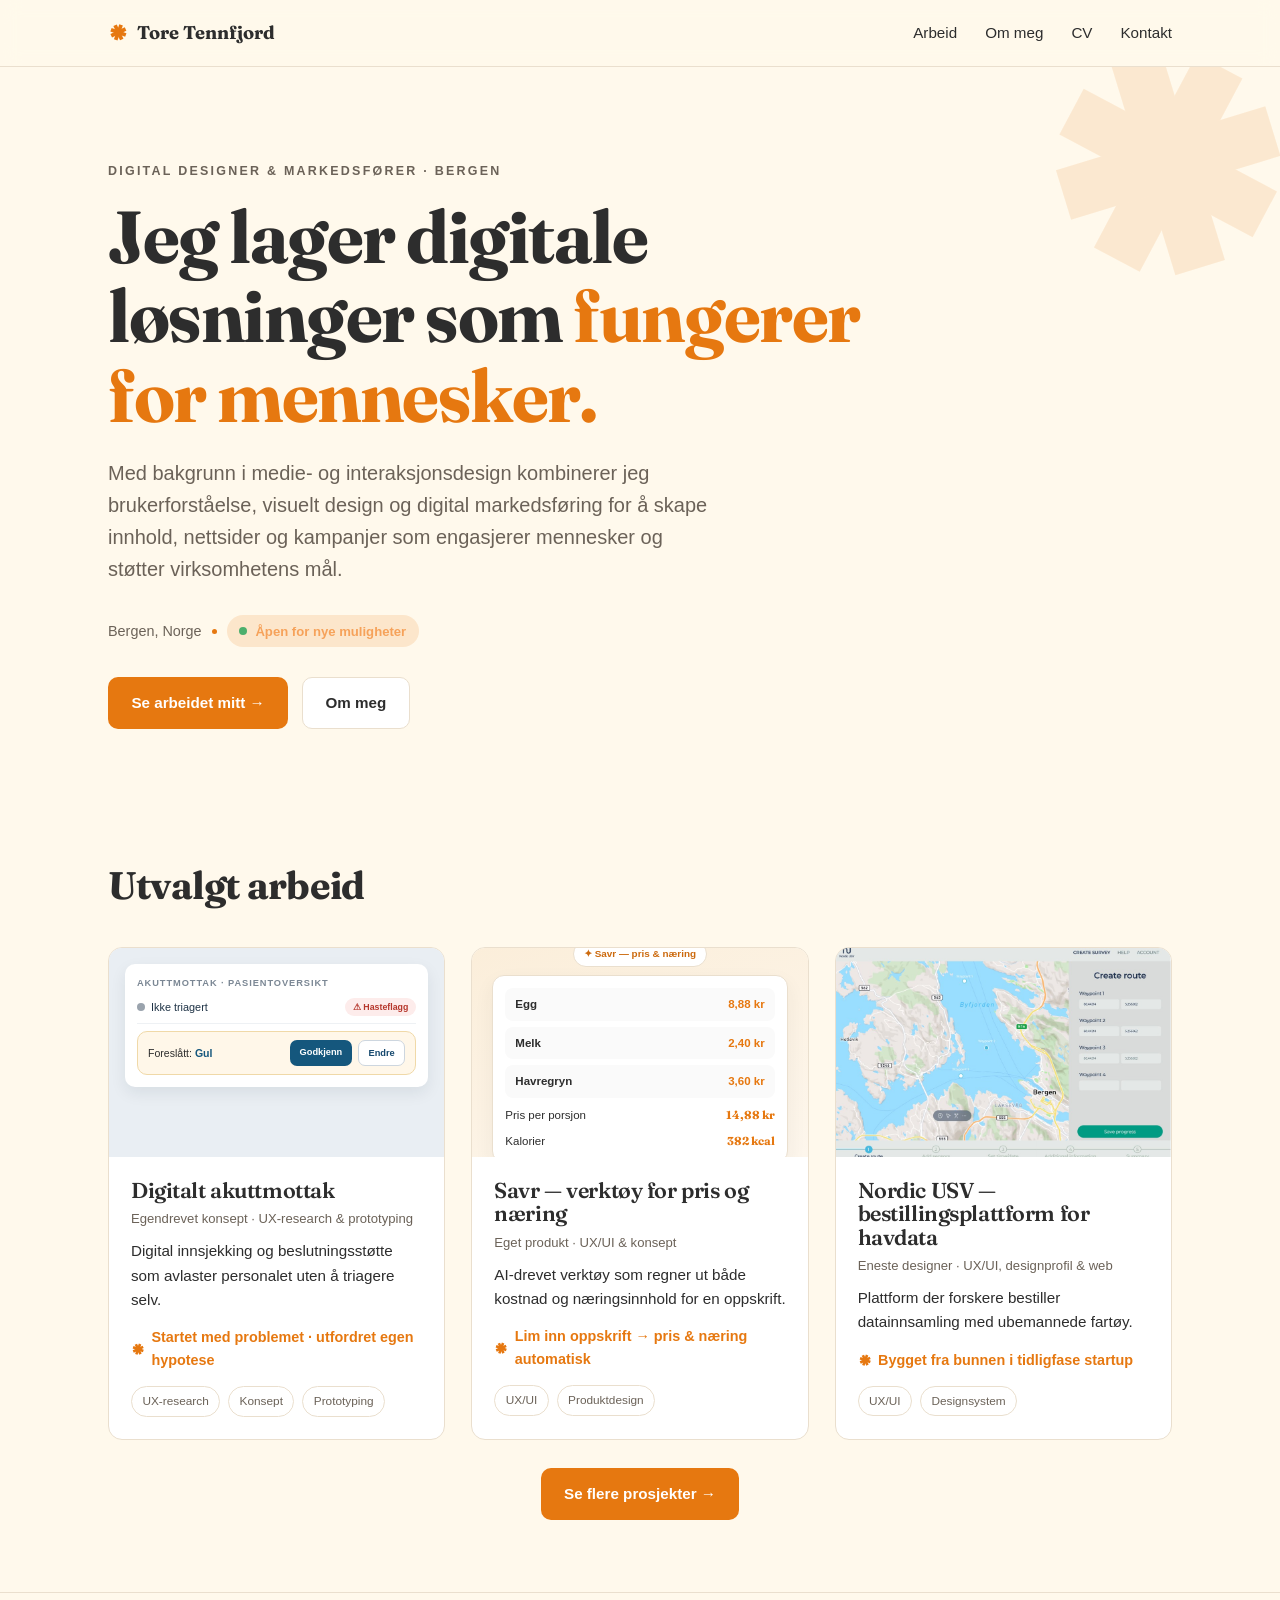
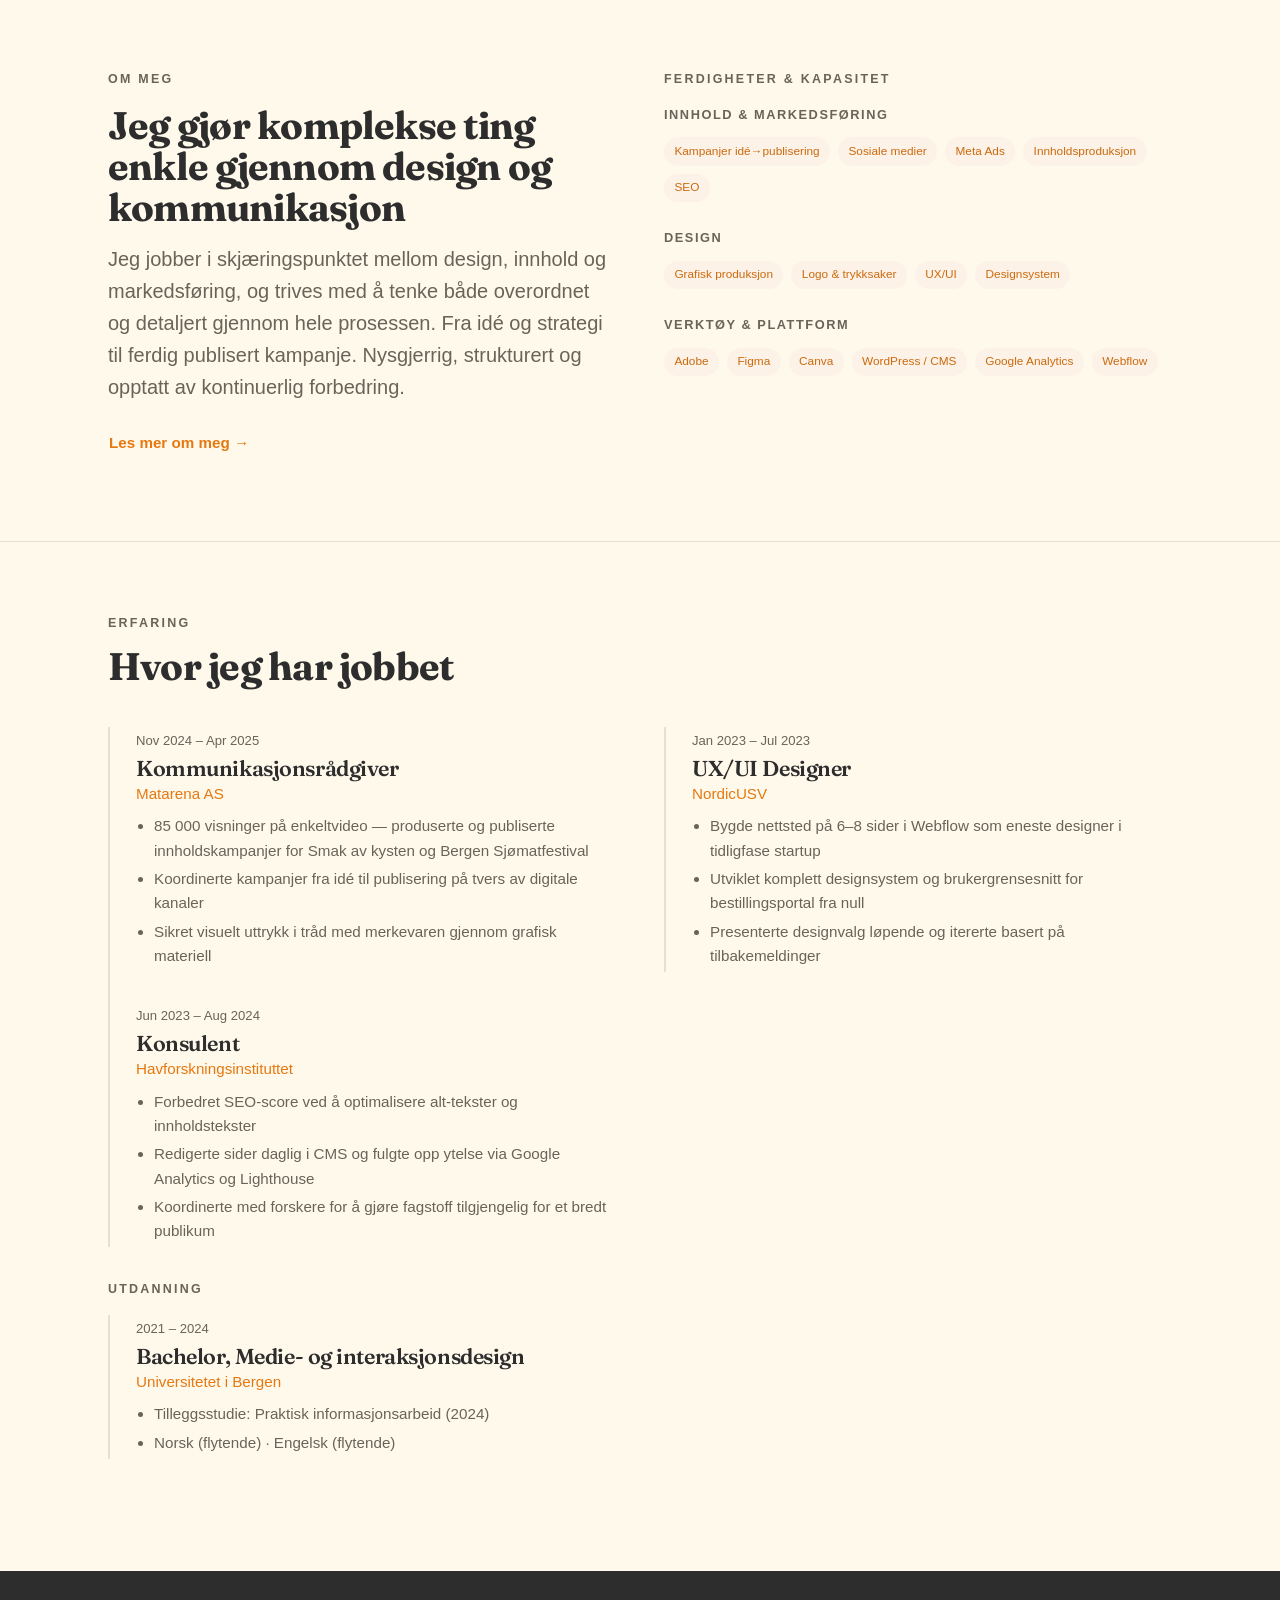
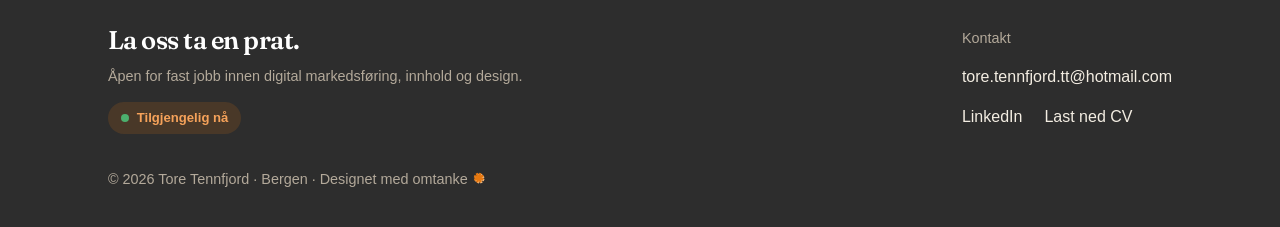
==== commit 8ec8c44d: "Endret prosjekt visning forside" ====
--- a/index.html
+++ b/index.html
@@ -49,8 +49,7 @@
 <section id="arbeid">
   <div class="wrap">
     <div class="section-head">
-      <span class="eyebrow">Utvalgt arbeid</span>
-      <h2>Produkt- og UX-design</h2>
+      <h2>Utvalgt arbeid</h2>
     </div>
     <div class="work-grid">
 
@@ -93,17 +92,6 @@
         </div>
       </a>
 
-      <a href="prosjekt-bryllup.html" class="card">
-        <div class="card-media"><img src="assets/bryllup-card.jpg" alt="Bryllupsnettside for Sunniva & Johannes"></div>
-        <div class="card-body">
-          <h3>Bryllupsnettside for Sunniva & Johannes</h3>
-          <p class="card-role">Design & utvikling · Klientarbeid</p>
-          <p class="card-prob">Bryllupsside med adaptivt RSVP og dynamisk oversikt for brudeparet.</p>
-          <p class="card-result"><svg class="ast" viewBox="-50 -50 100 100" aria-hidden="true"><g fill="currentColor"><rect x="-9" y="-38" width="18" height="76" rx="0" transform="rotate(20)"/><rect x="-9" y="-38" width="18" height="76" rx="0" transform="rotate(65)"/><rect x="-9" y="-38" width="18" height="76" rx="0" transform="rotate(110)"/><rect x="-9" y="-38" width="18" height="76" rx="0" transform="rotate(155)"/></g></svg> Brukt aktivt av gjestene · topp 40 besøk i bryllupshelgen</p>
-          <div class="tags"><span class="tag-plain tag">Web</span><span class="tag-plain tag">UX/UI</span></div>
-        </div>
-      </a>
-
       <a href="prosjekt-nordicusv.html" class="card">
         <div class="card-media"><img src="assets/nordicusv-card.jpg" alt="Nordic USV bestillingsplattform"></div>
         <div class="card-body">
@@ -117,40 +105,8 @@
 
     </div>
 
-    <div class="mt-m">
-      <span class="eyebrow">Også verdt å nevne — markedsføring & innhold</span>
-      <div class="work-grid mt-s">
-        <a href="prosjekt-valentine.html" class="card">
-          <div class="card-media"><img src="assets/valentine-card.jpg" alt="Valentinskampanje for Bergen Sjømatfestival"></div>
-          <div class="card-body">
-            <h3>Valentinskampanje for Matarena</h3>
-            <p class="card-role">Idé, design & innholdsproduksjon · Instagram Reel</p>
-            <p class="card-prob">En konkurranse som skulle skape engasjement og glede rundt Bergen Matfestival.</p>
-            <p class="card-result"><svg class="ast" viewBox="-50 -50 100 100" aria-hidden="true"><g fill="currentColor"><rect x="-9" y="-38" width="18" height="76" rx="0" transform="rotate(20)"/><rect x="-9" y="-38" width="18" height="76" rx="0" transform="rotate(65)"/><rect x="-9" y="-38" width="18" height="76" rx="0" transform="rotate(110)"/><rect x="-9" y="-38" width="18" height="76" rx="0" transform="rotate(155)"/></g></svg> 1 585 visninger · 57 kommentarer · 48 likes</p>
-            <div class="tags"><span class="tag">Kampanje</span><span class="tag">Sosiale medier</span></div>
-          </div>
-        </a>
-        <a href="prosjekt-plakater.html" class="card">
-          <div class="card-media"><img src="assets/reker.png" alt="Plakat: Rare fakta om reker"></div>
-          <div class="card-body">
-            <h3>«Rare fakta om reker» & «Kule fakta om krabber»</h3>
-            <p class="card-role">Grafisk design · Plakatserie for festival</p>
-            <p class="card-prob">Lærerikt og lekent festivalinnhold rettet mot barn — og foreldrene deres.</p>
-            <p class="card-result"><svg class="ast" viewBox="-50 -50 100 100" aria-hidden="true"><g fill="currentColor"><rect x="-9" y="-38" width="18" height="76" rx="0" transform="rotate(20)"/><rect x="-9" y="-38" width="18" height="76" rx="0" transform="rotate(65)"/><rect x="-9" y="-38" width="18" height="76" rx="0" transform="rotate(110)"/><rect x="-9" y="-38" width="18" height="76" rx="0" transform="rotate(155)"/></g></svg> «Noe av det sterkeste grafiske materialet vi har hatt» – festivalleder</p>
-            <div class="tags"><span class="tag">Grafisk design</span><span class="tag">Mal</span></div>
-          </div>
-        </a>
-        <a href="prosjekt-havforskningsinstituttet.html" class="card">
-          <div class="card-media"><img src="assets/hav-collage.jpg" alt="Instagram Stories for Havforskningsinstituttet"></div>
-          <div class="card-body">
-            <h3>Sosialt innhold for Havforskningsinstituttet</h3>
-            <p class="card-role">Innholdsproduksjon · Instagram Stories</p>
-            <p class="card-prob">Gjøre forskningsformidling visuelt og tilgjengelig for et bredt publikum.</p>
-            <p class="card-result"><svg class="ast" viewBox="-50 -50 100 100" aria-hidden="true"><g fill="currentColor"><rect x="-9" y="-38" width="18" height="76" rx="0" transform="rotate(20)"/><rect x="-9" y="-38" width="18" height="76" rx="0" transform="rotate(65)"/><rect x="-9" y="-38" width="18" height="76" rx="0" transform="rotate(110)"/><rect x="-9" y="-38" width="18" height="76" rx="0" transform="rotate(155)"/></g></svg> Tilbakemelding på «veldig fint innhold»</p>
-            <div class="tags"><span class="tag">Innhold</span><span class="tag">Formidling</span></div>
-          </div>
-        </a>
-      </div>
+    <div class="center mt-m">
+      <a href="arbeid.html" class="btn btn-primary">Se flere prosjekter →</a>
     </div>
   </div>
 </section>
--- a/styles.css
+++ b/styles.css
@@ -228,9 +228,12 @@
 
 /* in-page section nav */
 .case-toc{position:sticky;top:80px;font-size:.85rem;display:flex;flex-direction:column;gap:8px}
-.case-toc a{text-decoration:none;color:var(--muted);padding:3px 0;border-left:2px solid transparent;padding-left:12px}
+.case-toc a{text-decoration:none;color:var(--muted);padding:3px 0;border-left:2px solid transparent;padding-left:12px;transition:font-size .18s ease,color .18s ease,font-weight .18s ease,border-color .18s ease;transform-origin:left center}
 .case-toc a:hover{color:var(--primary)}
+.case-toc a.active{color:var(--primary);font-weight:600;font-size:1.02rem;border-left-color:var(--primary)}
 .case-layout{display:grid;grid-template-columns:200px 1fr;gap:48px;align-items:start}
+/* land rett under den faste toppmenyen når man klikker et sidebar-punkt */
+.case-section{scroll-margin-top:72px}
 
 .prevnext{display:flex;justify-content:space-between;gap:20px;padding:40px 0;flex-wrap:wrap}
 
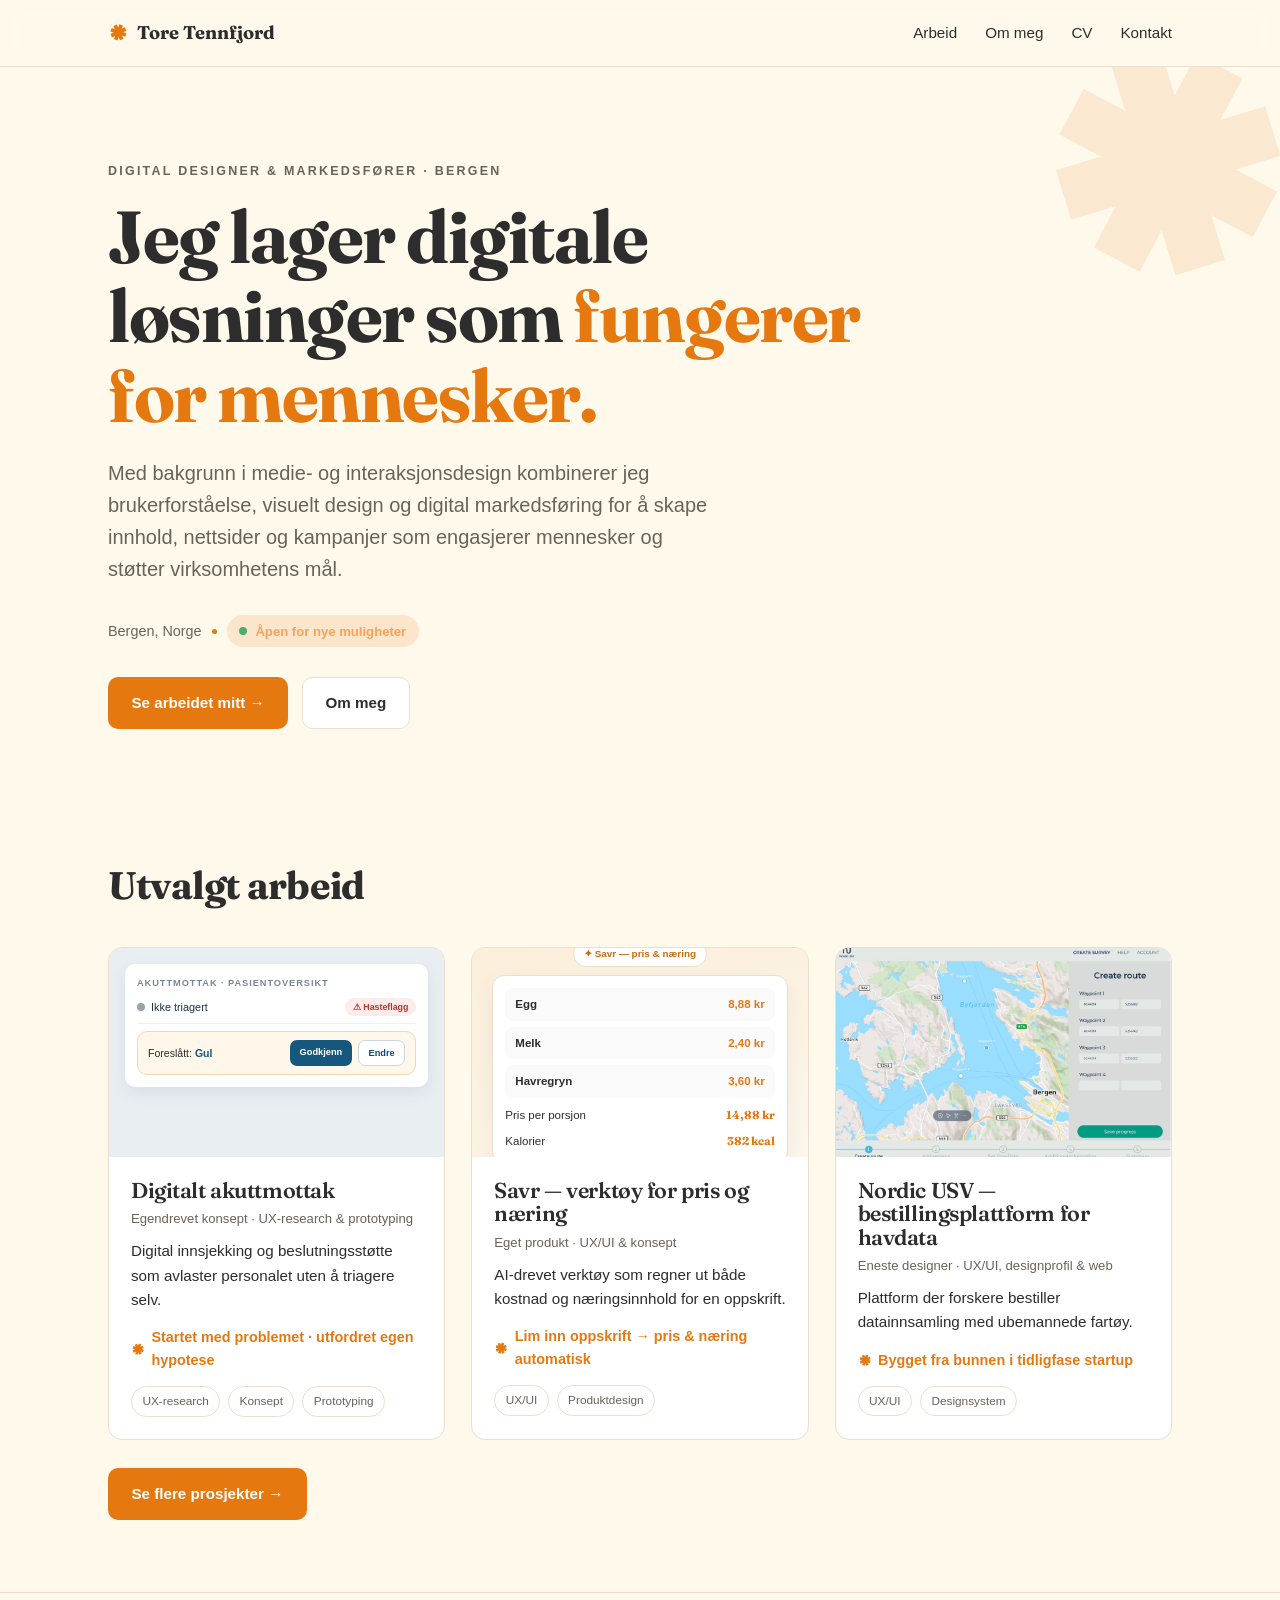
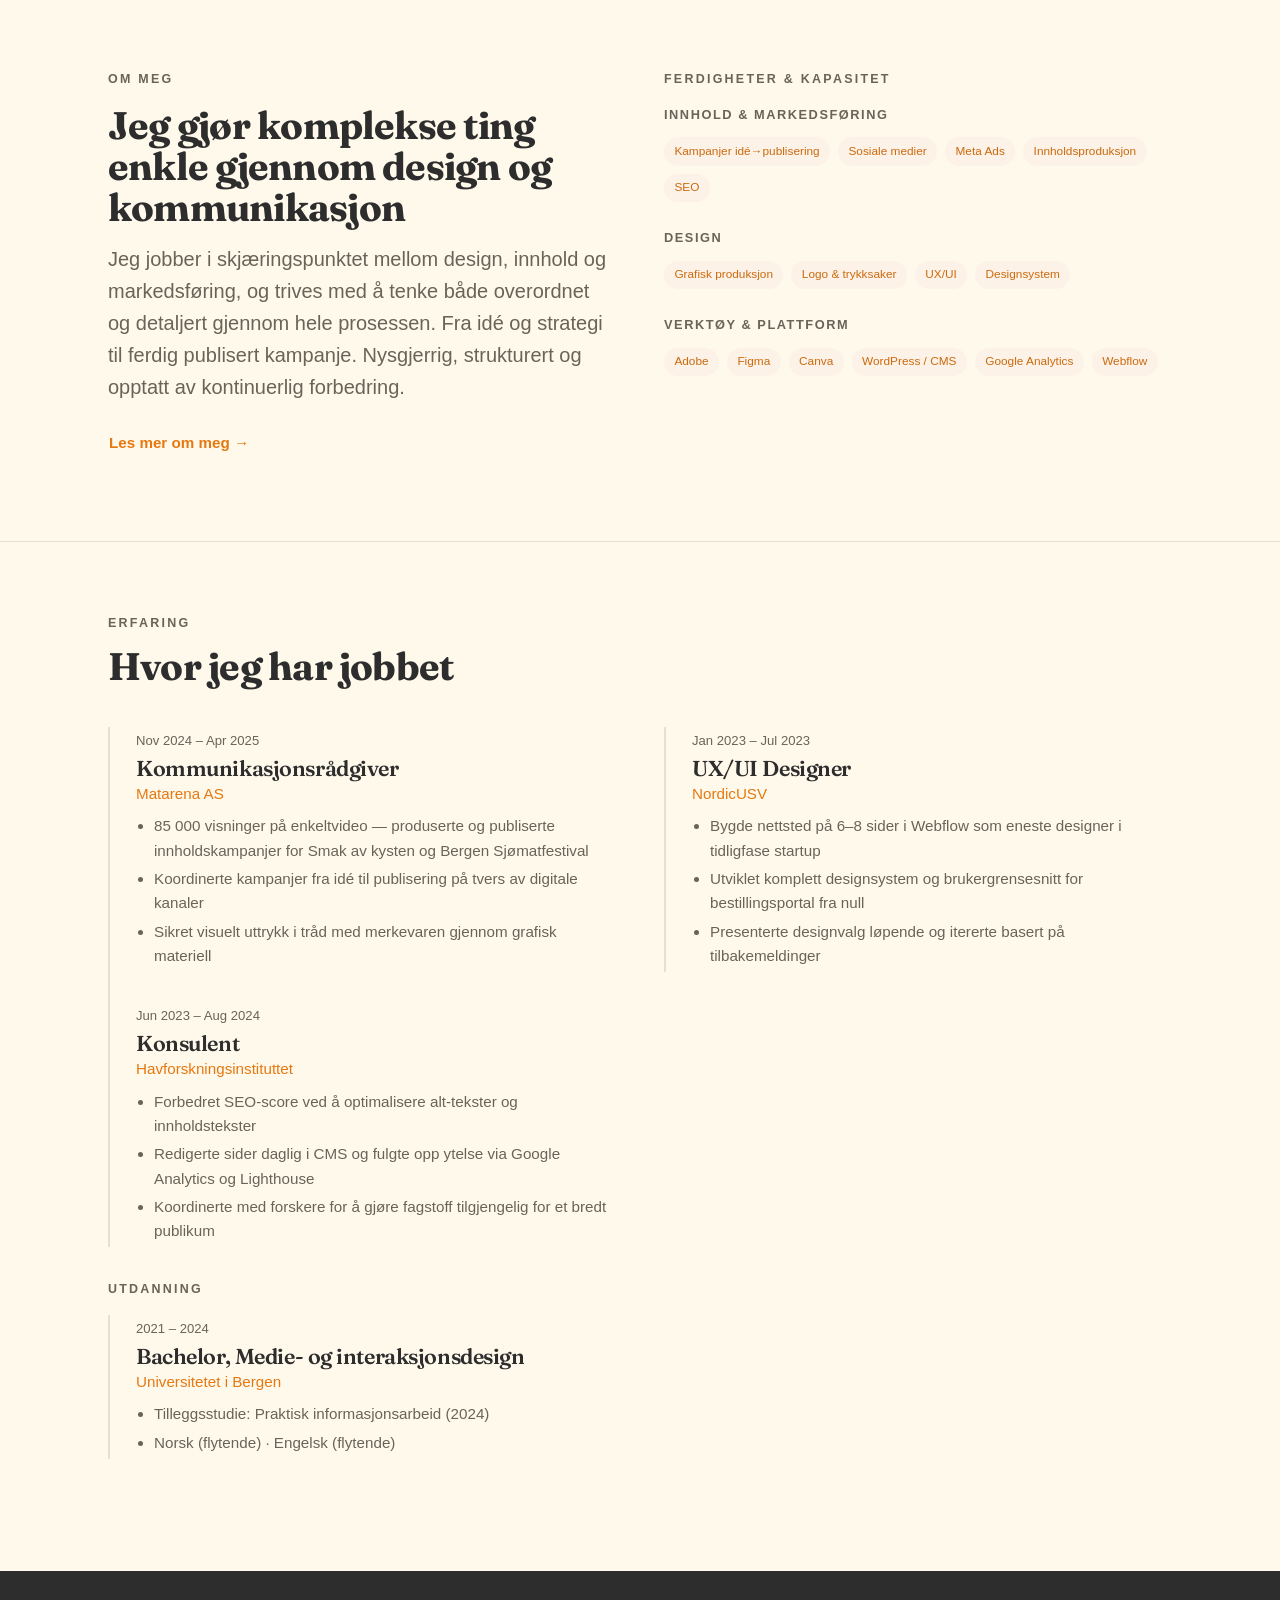
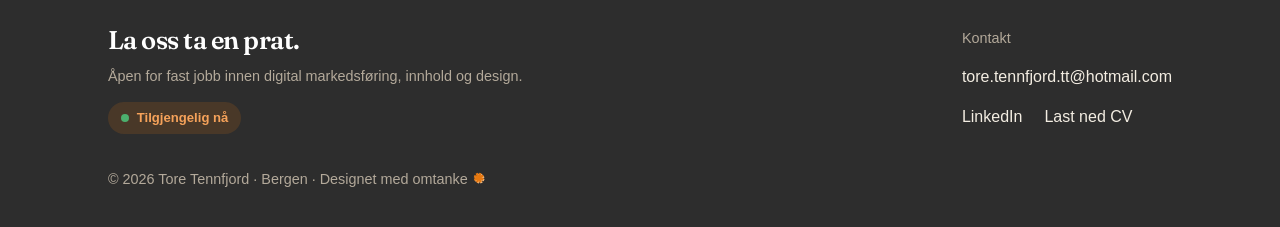
==== commit cac967e9: "venstrestilt knapp" ====
--- a/index.html
+++ b/index.html
@@ -105,7 +105,7 @@
 
     </div>
 
-    <div class="center mt-m">
+    <div class="mt-m">
       <a href="arbeid.html" class="btn btn-primary">Se flere prosjekter →</a>
     </div>
   </div>
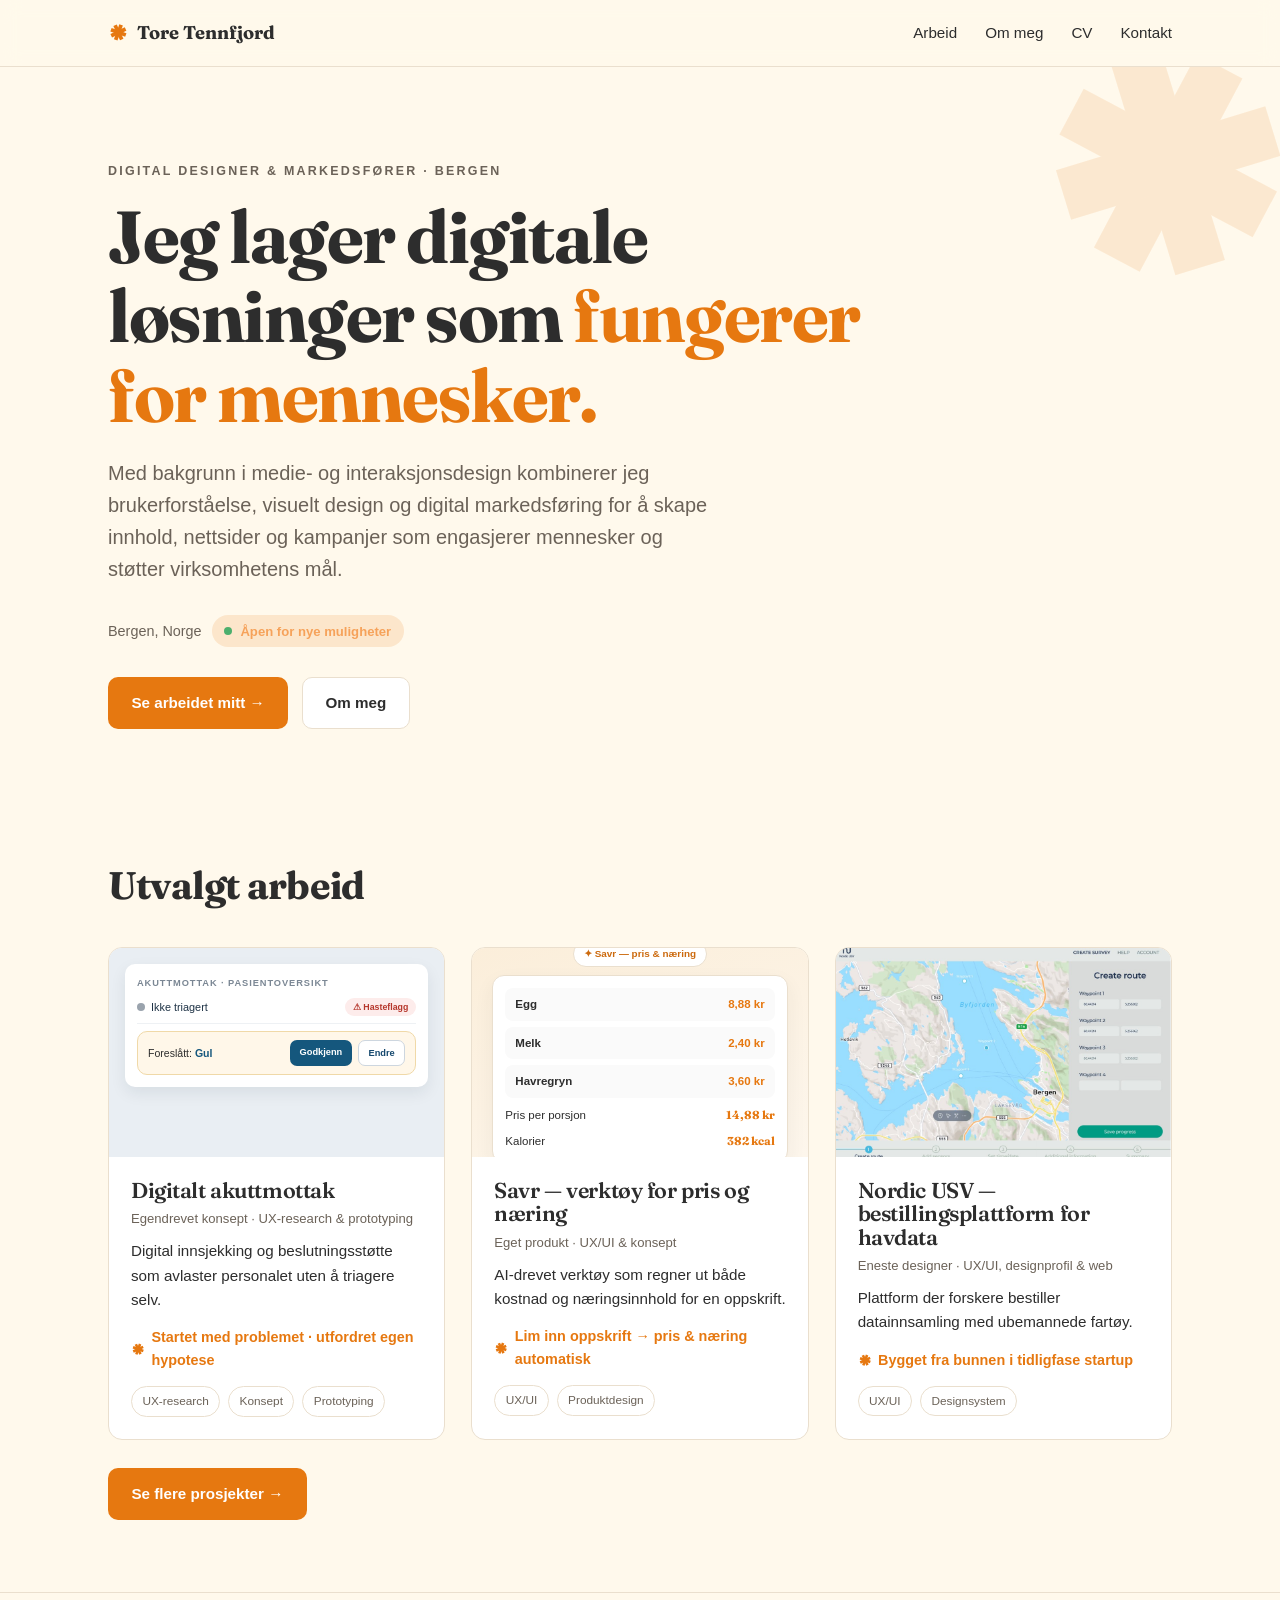
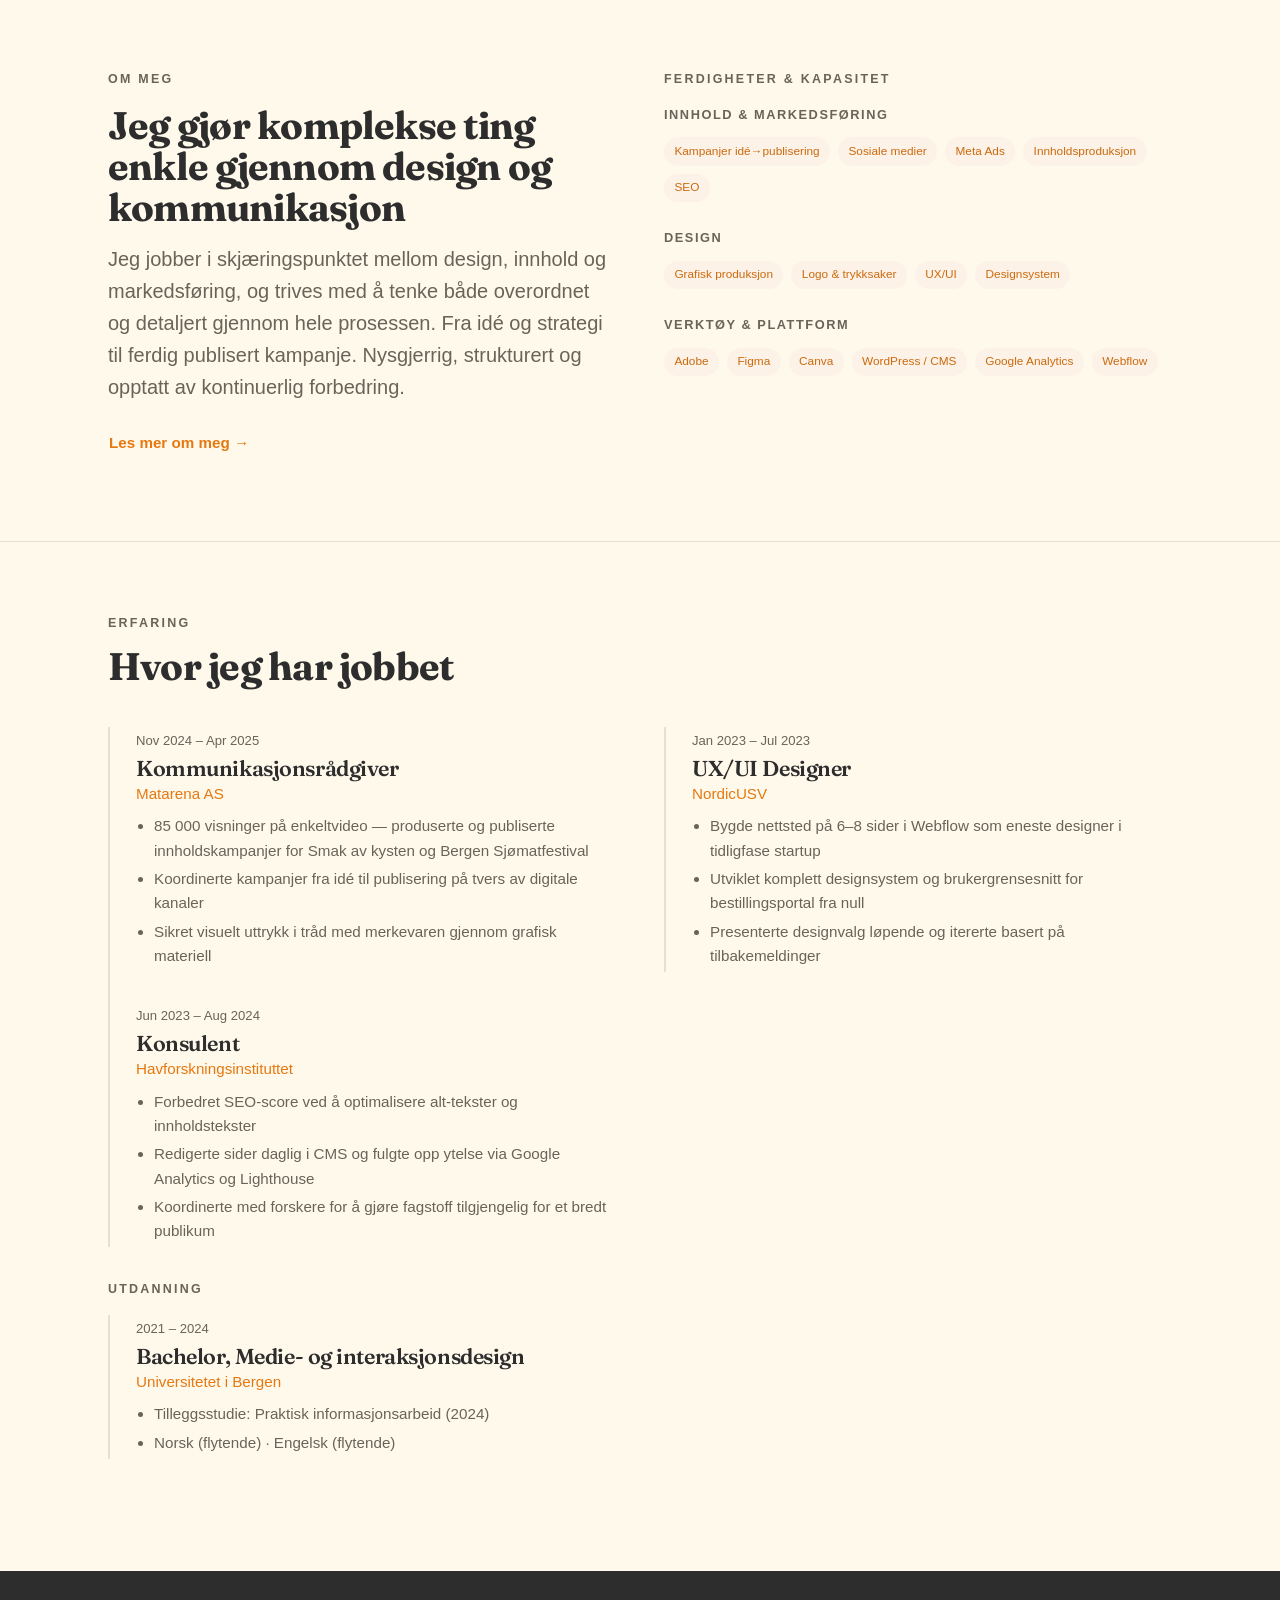
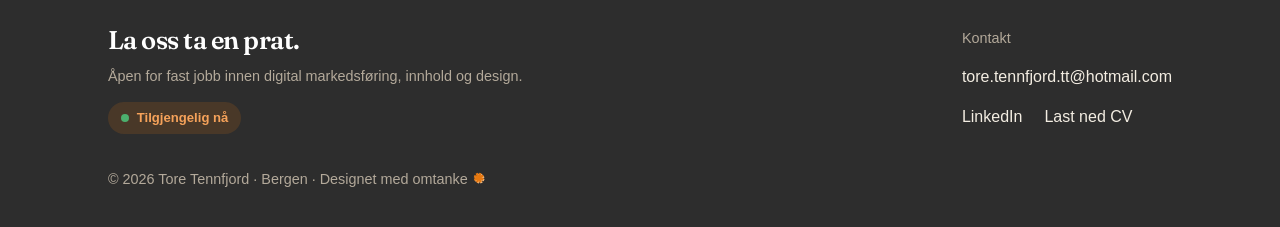
==== commit a2f71d5e: "Update index.html" ====
--- a/index.html
+++ b/index.html
@@ -35,7 +35,7 @@
     <h1 class="display mt-s">Jeg lager digitale løsninger som <span class="serif-accent">fungerer for mennesker.</span></h1>
     <p class="lead">Med bakgrunn i medie- og interaksjonsdesign kombinerer jeg brukerforståelse, visuelt design og digital markedsføring for å skape innhold, nettsider og kampanjer som engasjerer mennesker og støtter virksomhetens mål.</p>
     <div class="hero-meta">
-      <span>Bergen, Norge</span><span class="dot"></span>
+      <span>Bergen, Norge</span>
       <span class="badge-avail"><span class="pulse"></span> Åpen for nye muligheter</span>
     </div>
     <div class="hero-cta">
